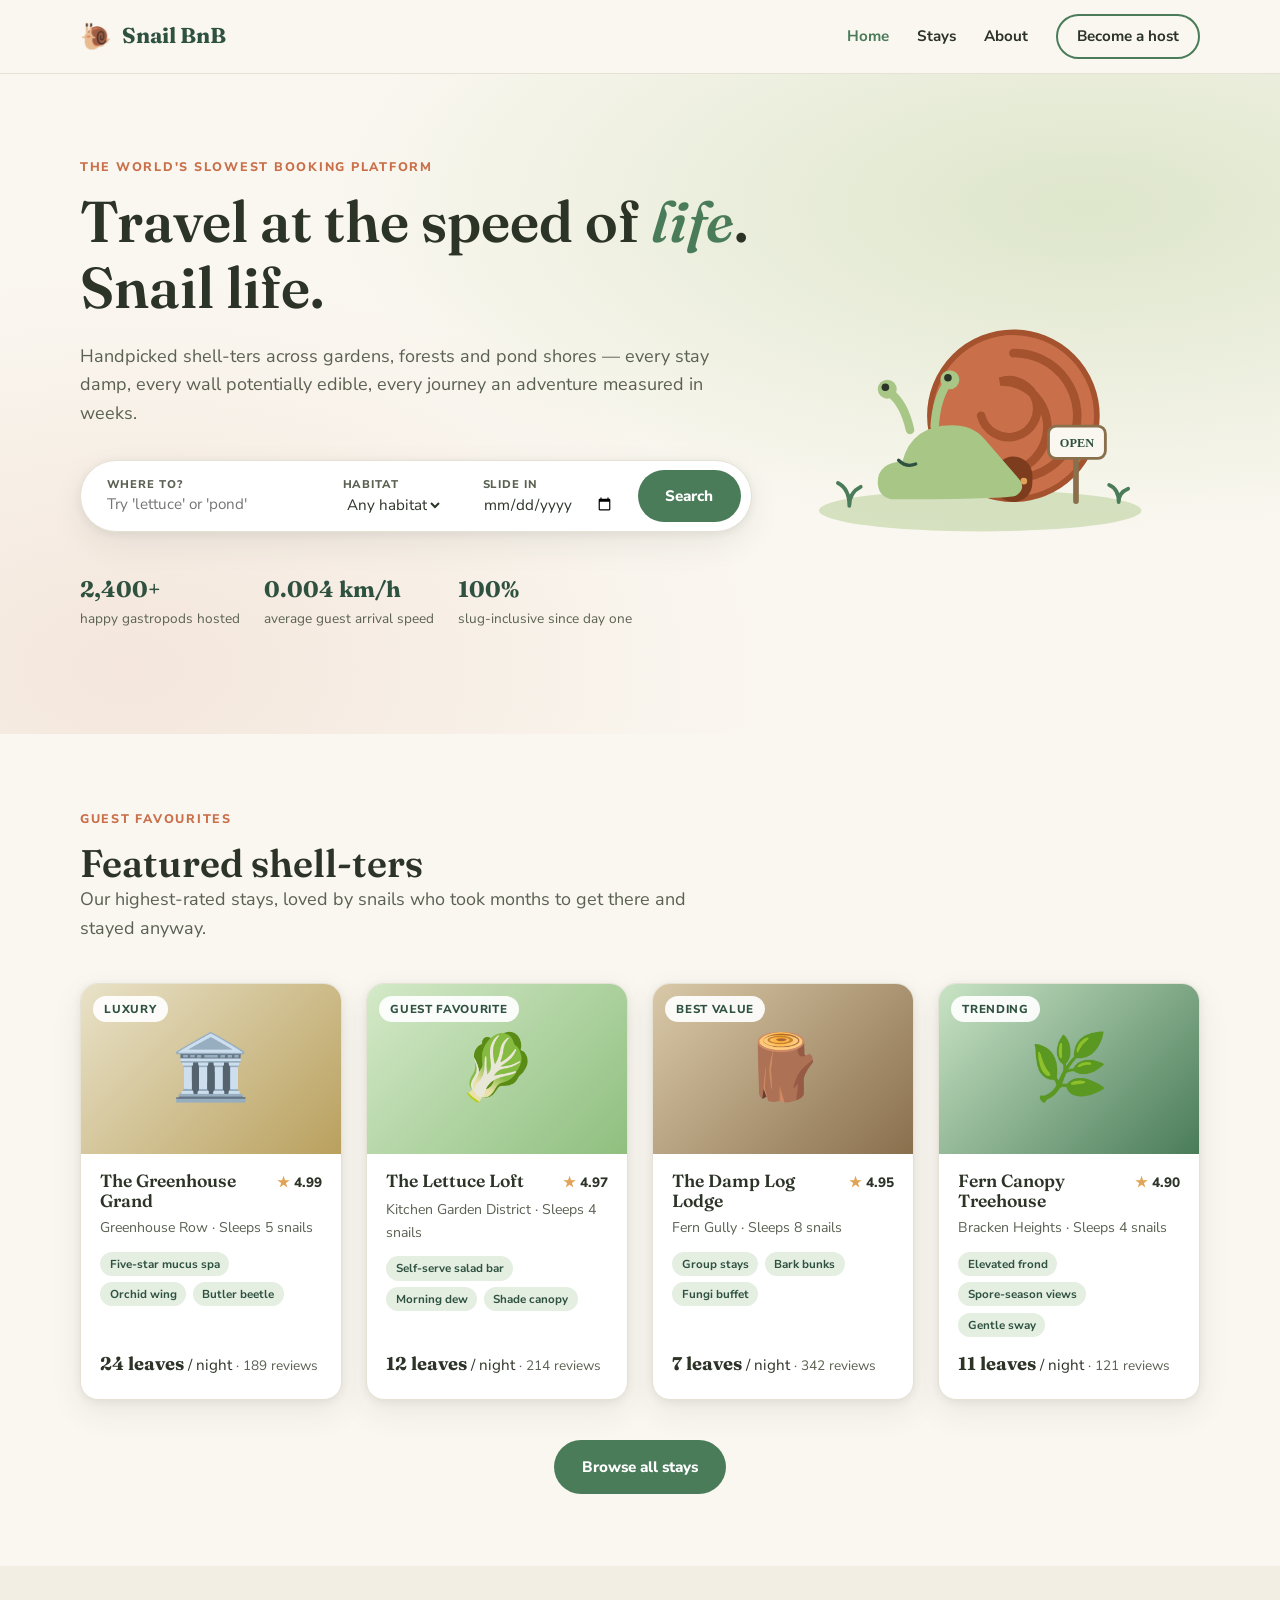
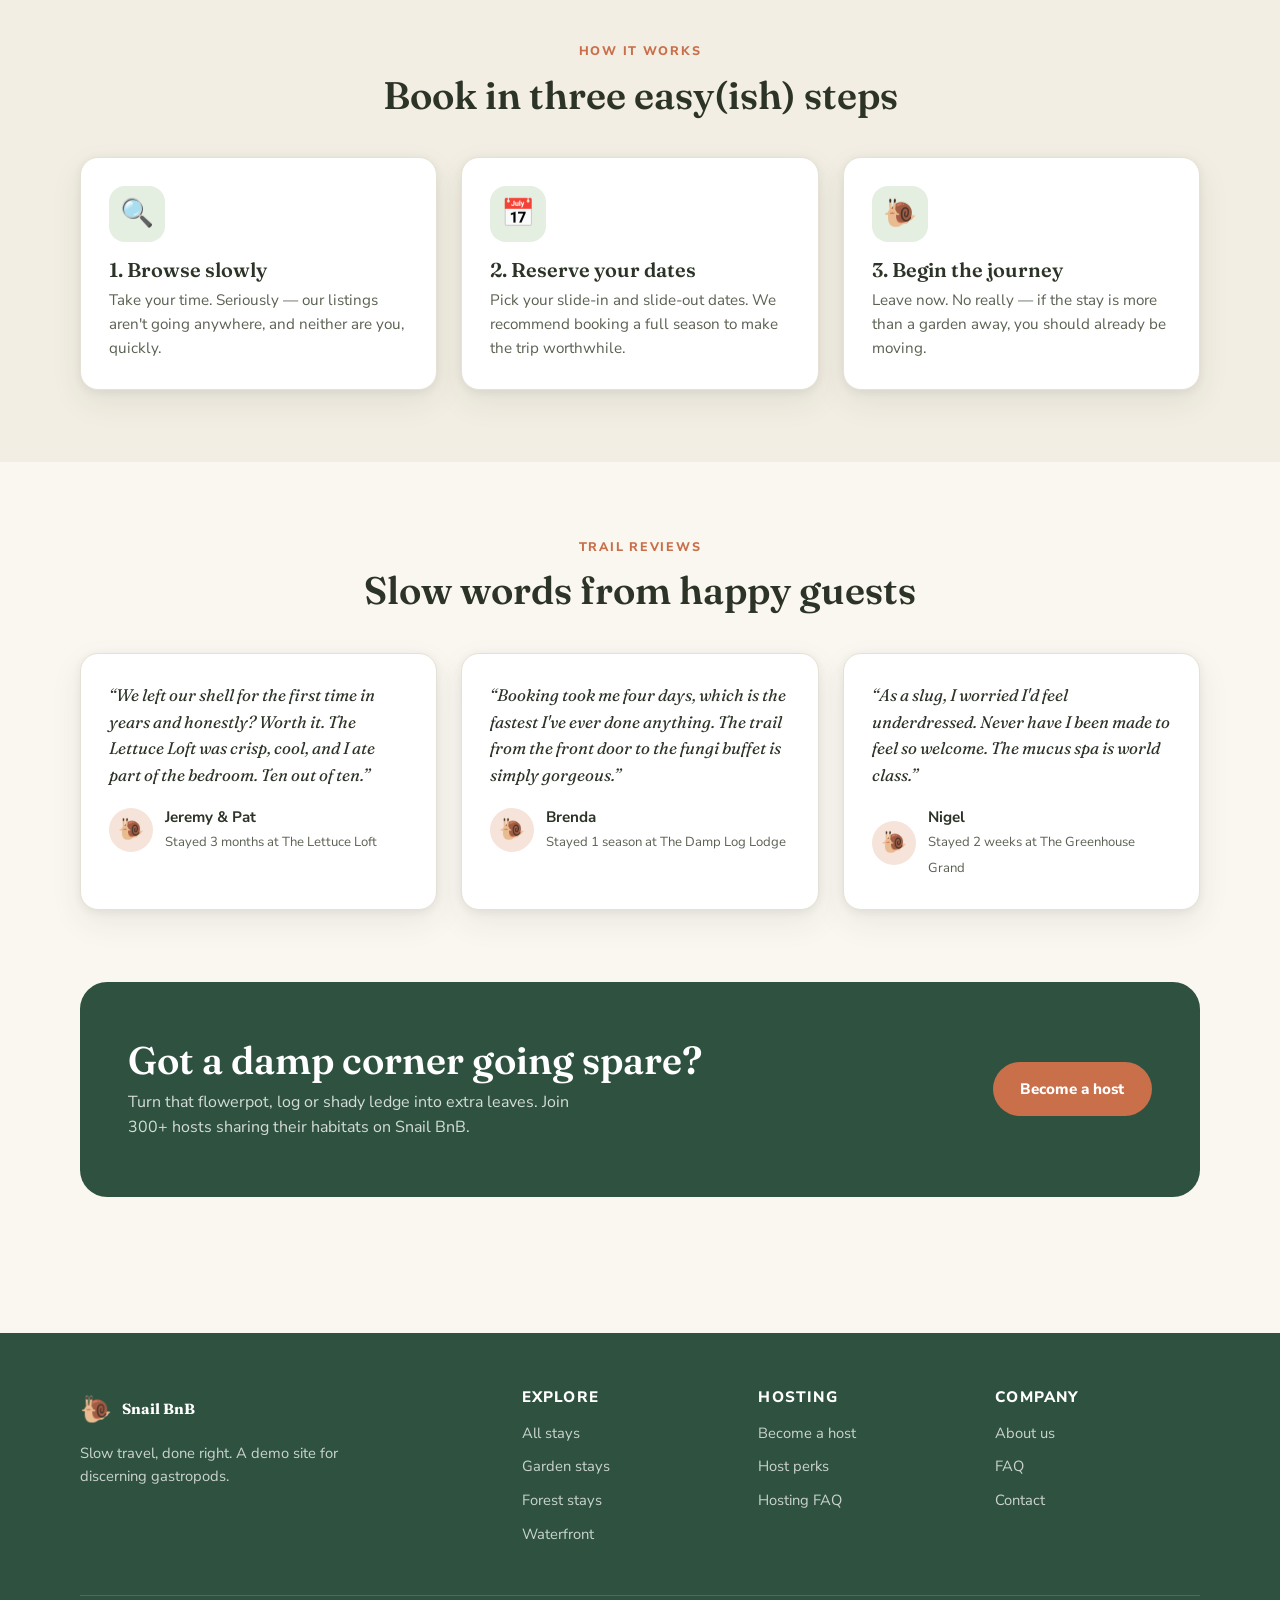
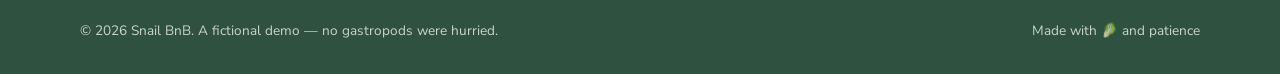
==== index.html @ 721ca594 "Build Snail BnB demo site: landing, listings, detail with booking, host, and about pages Static mult" ====
<!DOCTYPE html>
<html lang="en">
<head>
  <meta charset="UTF-8">
  <meta name="viewport" content="width=device-width, initial-scale=1.0">
  <title>Snail BnB · Slow travel, done right</title>
  <meta name="description" content="Snail BnB — the world's slowest booking platform. Handpicked garden, forest and waterfront stays for discerning gastropods.">
  <link rel="icon" href="data:image/svg+xml,<svg xmlns='http://www.w3.org/2000/svg' viewBox='0 0 100 100'><text y='.9em' font-size='90'>🐌</text></svg>">
  <link rel="preconnect" href="https://fonts.googleapis.com">
  <link rel="preconnect" href="https://fonts.gstatic.com" crossorigin>
  <link href="https://fonts.googleapis.com/css2?family=Fraunces:ital,wght@0,400;0,600;0,700;1,600&family=Nunito+Sans:wght@400;600;700;800&display=swap" rel="stylesheet">
  <link rel="stylesheet" href="css/style.css">
</head>
<body>

  <header class="site-header">
    <div class="container">
      <nav class="nav" aria-label="Main navigation">
        <a class="brand" href="index.html"><span class="brand-mark" aria-hidden="true">🐌</span> Snail BnB</a>
        <button class="nav-toggle" aria-label="Toggle menu" aria-expanded="false">☰</button>
        <ul class="nav-links">
          <li><a href="index.html" class="active">Home</a></li>
          <li><a href="listings.html">Stays</a></li>
          <li><a href="about.html">About</a></li>
          <li><a href="host.html" class="btn btn-ghost" style="padding:0.5rem 1.2rem">Become a host</a></li>
        </ul>
      </nav>
    </div>
  </header>

  <main>
    <!-- Hero -->
    <section class="hero">
      <div class="container hero-inner">
        <div>
          <span class="eyebrow">The world's slowest booking platform</span>
          <h1>Travel at the speed of <span class="highlight">life</span>. Snail life.</h1>
          <p class="lede">Handpicked shell-ters across gardens, forests and pond shores — every stay damp, every wall potentially edible, every journey an adventure measured in weeks.</p>

          <form class="search-bar" id="hero-search" role="search">
            <div class="search-field">
              <label for="hero-q">Where to?</label>
              <input type="text" id="hero-q" placeholder="Try 'lettuce' or 'pond'">
            </div>
            <div class="search-field">
              <label for="hero-cat">Habitat</label>
              <select id="hero-cat">
                <option value="all">Any habitat</option>
                <option value="garden">Garden</option>
                <option value="forest">Forest</option>
                <option value="urban">Urban patio</option>
                <option value="waterfront">Waterfront</option>
              </select>
            </div>
            <div class="search-field">
              <label for="hero-date">Slide in</label>
              <input type="date" id="hero-date">
            </div>
            <button type="submit" class="btn btn-primary">Search</button>
          </form>

          <div class="hero-badges">
            <div class="hero-badge"><strong>2,400+</strong><span>happy gastropods hosted</span></div>
            <div class="hero-badge"><strong>0.004 km/h</strong><span>average guest arrival speed</span></div>
            <div class="hero-badge"><strong>100%</strong><span>slug-inclusive since day one</span></div>
          </div>
        </div>

        <div class="hero-art" aria-hidden="true">
          <svg width="380" height="320" viewBox="0 0 380 320" fill="none" xmlns="http://www.w3.org/2000/svg" role="img">
            <!-- ground -->
            <ellipse cx="190" cy="285" rx="170" ry="22" fill="#a8c686" opacity="0.45"/>
            <!-- shell house -->
            <circle cx="225" cy="185" r="88" fill="#c96f4a"/>
            <circle cx="225" cy="185" r="88" fill="none" stroke="#a5522f" stroke-width="6"/>
            <path d="M225 185 m0 -66 a66 66 0 1 1 -46 112 a48 48 0 1 0 32 -82 a30 30 0 1 1 -20 36" stroke="#a5522f" stroke-width="9" stroke-linecap="round" fill="none"/>
            <!-- door on shell -->
            <rect x="205" y="228" width="40" height="48" rx="20" fill="#7d3c1e"/>
            <circle cx="236" cy="254" r="3.5" fill="#e0a458"/>
            <!-- body -->
            <path d="M96 273 q-14 -3 -14 -18 q0 -20 26 -22 q10 -38 52 -38 q22 0 34 14 l38 44 q6 10 -4 16 q-8 4 -132 4 z" fill="#a8c686"/>
            <!-- eye stalks -->
            <path d="M116 200 q-6 -28 -22 -40" stroke="#a8c686" stroke-width="9" stroke-linecap="round" fill="none"/>
            <path d="M142 196 q2 -30 14 -46" stroke="#a8c686" stroke-width="9" stroke-linecap="round" fill="none"/>
            <circle cx="92" cy="157" r="10" fill="#a8c686"/>
            <circle cx="158" cy="147" r="10" fill="#a8c686"/>
            <circle cx="90" cy="155" r="4" fill="#2c3327"/>
            <circle cx="156" cy="145" r="4" fill="#2c3327"/>
            <!-- smile -->
            <path d="M104 232 q8 8 18 4" stroke="#2f5240" stroke-width="3.5" stroke-linecap="round" fill="none"/>
            <!-- welcome sign -->
            <rect x="288" y="216" width="6" height="62" rx="3" fill="#8a6f4d"/>
            <rect x="262" y="196" width="60" height="34" rx="8" fill="#faf7f0" stroke="#8a6f4d" stroke-width="3"/>
            <text x="292" y="218" text-anchor="middle" font-family="Georgia, serif" font-size="13" font-weight="bold" fill="#2f5240">OPEN</text>
            <!-- sprouts -->
            <path d="M52 280 q0 -18 -12 -24 M52 280 q0 -14 12 -20" stroke="#4a7c59" stroke-width="4" stroke-linecap="round" fill="none"/>
            <path d="M336 276 q0 -14 -10 -18 M336 276 q0 -10 10 -14" stroke="#4a7c59" stroke-width="4" stroke-linecap="round" fill="none"/>
          </svg>
        </div>
      </div>
    </section>

    <!-- Featured stays -->
    <section class="section">
      <div class="container">
        <div class="section-head">
          <span class="eyebrow">Guest favourites</span>
          <h2>Featured shell-ters</h2>
          <p class="lede">Our highest-rated stays, loved by snails who took months to get there and stayed anyway.</p>
        </div>
        <div class="card-grid" id="featured-grid"></div>
        <div style="text-align:center; margin-top:2.5rem">
          <a href="listings.html" class="btn btn-primary">Browse all stays</a>
        </div>
      </div>
    </section>

    <!-- How it works -->
    <section class="section section-alt">
      <div class="container">
        <div class="section-head center">
          <span class="eyebrow">How it works</span>
          <h2>Book in three easy(ish) steps</h2>
        </div>
        <div class="steps">
          <div class="step">
            <div class="step-icon" aria-hidden="true">🔍</div>
            <h3>1. Browse slowly</h3>
            <p>Take your time. Seriously — our listings aren't going anywhere, and neither are you, quickly.</p>
          </div>
          <div class="step">
            <div class="step-icon" aria-hidden="true">📅</div>
            <h3>2. Reserve your dates</h3>
            <p>Pick your slide-in and slide-out dates. We recommend booking a full season to make the trip worthwhile.</p>
          </div>
          <div class="step">
            <div class="step-icon" aria-hidden="true">🐌</div>
            <h3>3. Begin the journey</h3>
            <p>Leave now. No really — if the stay is more than a garden away, you should already be moving.</p>
          </div>
        </div>
      </div>
    </section>

    <!-- Testimonials -->
    <section class="section">
      <div class="container">
        <div class="section-head center">
          <span class="eyebrow">Trail reviews</span>
          <h2>Slow words from happy guests</h2>
        </div>
        <div class="testimonials" id="testimonial-grid"></div>
      </div>
    </section>

    <!-- CTA -->
    <section class="section" style="padding-top:0">
      <div class="container">
        <div class="cta-band">
          <div>
            <h2>Got a damp corner going spare?</h2>
            <p>Turn that flowerpot, log or shady ledge into extra leaves. Join 300+ hosts sharing their habitats on Snail BnB.</p>
          </div>
          <a href="host.html" class="btn btn-accent">Become a host</a>
        </div>
      </div>
    </section>
  </main>

  <footer class="site-footer">
    <div class="container">
      <div class="footer-grid">
        <div>
          <a class="brand" href="index.html"><span class="brand-mark" aria-hidden="true">🐌</span> Snail BnB</a>
          <p class="footer-tagline">Slow travel, done right. A demo site for discerning gastropods.</p>
        </div>
        <div>
          <h4>Explore</h4>
          <ul>
            <li><a href="listings.html">All stays</a></li>
            <li><a href="listings.html?category=garden">Garden stays</a></li>
            <li><a href="listings.html?category=forest">Forest stays</a></li>
            <li><a href="listings.html?category=waterfront">Waterfront</a></li>
          </ul>
        </div>
        <div>
          <h4>Hosting</h4>
          <ul>
            <li><a href="host.html">Become a host</a></li>
            <li><a href="host.html#perks">Host perks</a></li>
            <li><a href="about.html#faq">Hosting FAQ</a></li>
          </ul>
        </div>
        <div>
          <h4>Company</h4>
          <ul>
            <li><a href="about.html">About us</a></li>
            <li><a href="about.html#faq">FAQ</a></li>
            <li><a href="about.html#contact">Contact</a></li>
          </ul>
        </div>
      </div>
      <div class="footer-bottom">
        <span>© <span id="year"></span> Snail BnB. A fictional demo — no gastropods were hurried.</span>
        <span>Made with 🥬 and patience</span>
      </div>
    </div>
  </footer>

  <script src="js/data.js"></script>
  <script src="js/main.js"></script>
</body>
</html>
---- css/style.css ----
/* ============================================
   Snail BnB — Design System
   ============================================ */

:root {
  --ink: #2c3327;
  --ink-soft: #5a6152;
  --cream: #faf7f0;
  --card: #ffffff;
  --green: #4a7c59;
  --green-deep: #2f5240;
  --green-soft: #e4eee1;
  --leaf: #a8c686;
  --terracotta: #c96f4a;
  --terracotta-soft: #f6e3d9;
  --gold: #e0a458;
  --line: #e6e1d5;
  --radius: 18px;
  --shadow: 0 2px 8px rgba(44, 51, 39, 0.07), 0 12px 32px rgba(44, 51, 39, 0.08);
  --shadow-lift: 0 6px 16px rgba(44, 51, 39, 0.12), 0 20px 48px rgba(44, 51, 39, 0.14);
  --font-display: "Fraunces", Georgia, serif;
  --font-body: "Nunito Sans", -apple-system, BlinkMacSystemFont, "Segoe UI", sans-serif;
}

* { margin: 0; padding: 0; box-sizing: border-box; }

html { scroll-behavior: smooth; }

body {
  font-family: var(--font-body);
  background: var(--cream);
  color: var(--ink);
  line-height: 1.6;
  font-size: 16px;
}

img, svg { max-width: 100%; display: block; }

a { color: var(--green); text-decoration: none; }
a:hover { color: var(--green-deep); }

.container {
  width: min(1120px, 92%);
  margin: 0 auto;
}

/* ---------- Typography ---------- */

h1, h2, h3, h4 {
  font-family: var(--font-display);
  font-weight: 600;
  line-height: 1.15;
  color: var(--ink);
}

h1 { font-size: clamp(2.2rem, 5vw, 3.6rem); }
h2 { font-size: clamp(1.6rem, 3.5vw, 2.4rem); }
h3 { font-size: 1.25rem; }

.eyebrow {
  display: inline-block;
  font-size: 0.78rem;
  font-weight: 800;
  letter-spacing: 0.14em;
  text-transform: uppercase;
  color: var(--terracotta);
  margin-bottom: 0.75rem;
}

.lede {
  font-size: 1.125rem;
  color: var(--ink-soft);
  max-width: 58ch;
}

/* ---------- Buttons ---------- */

.btn {
  display: inline-flex;
  align-items: center;
  justify-content: center;
  gap: 0.5rem;
  font-family: var(--font-body);
  font-weight: 800;
  font-size: 0.95rem;
  padding: 0.8rem 1.6rem;
  border-radius: 999px;
  border: 2px solid transparent;
  cursor: pointer;
  transition: transform 0.15s ease, box-shadow 0.15s ease, background 0.15s ease;
  white-space: nowrap;
}

.btn-primary { background: var(--green); color: #fff; }
.btn-primary:hover { background: var(--green-deep); color: #fff; transform: translateY(-1px); box-shadow: var(--shadow); }

.btn-accent { background: var(--terracotta); color: #fff; }
.btn-accent:hover { background: #b05c39; color: #fff; transform: translateY(-1px); box-shadow: var(--shadow); }

.btn-ghost { background: transparent; color: var(--green-deep); border-color: var(--green); }
.btn-ghost:hover { background: var(--green-soft); }

.btn-block { width: 100%; }

/* ---------- Header ---------- */

.site-header {
  position: sticky;
  top: 0;
  z-index: 50;
  background: rgba(250, 247, 240, 0.92);
  backdrop-filter: blur(10px);
  border-bottom: 1px solid var(--line);
}

.nav {
  display: flex;
  align-items: center;
  justify-content: space-between;
  padding: 0.9rem 0;
  gap: 1rem;
}

.brand {
  display: flex;
  align-items: center;
  gap: 0.6rem;
  font-family: var(--font-display);
  font-size: 1.35rem;
  font-weight: 700;
  color: var(--green-deep);
}

.brand .brand-mark { font-size: 1.6rem; }

.nav-links {
  display: flex;
  align-items: center;
  gap: 1.75rem;
  list-style: none;
}

.nav-links a {
  color: var(--ink);
  font-weight: 700;
  font-size: 0.95rem;
}

.nav-links a:hover, .nav-links a.active { color: var(--green); }

.nav-toggle {
  display: none;
  background: none;
  border: none;
  font-size: 1.6rem;
  cursor: pointer;
  color: var(--ink);
}

/* ---------- Hero ---------- */

.hero {
  position: relative;
  padding: 5rem 0 6.5rem;
  background:
    radial-gradient(ellipse 60% 50% at 85% 20%, rgba(168, 198, 134, 0.35), transparent),
    radial-gradient(ellipse 50% 60% at 10% 90%, rgba(201, 111, 74, 0.12), transparent),
    var(--cream);
  overflow: hidden;
}

.hero-inner {
  display: grid;
  grid-template-columns: 1.1fr 0.9fr;
  gap: 3rem;
  align-items: center;
}

.hero h1 .highlight {
  color: var(--green);
  font-style: italic;
}

.hero .lede { margin: 1.25rem 0 2rem; }

.hero-art {
  display: flex;
  justify-content: center;
}

.hero-badges {
  display: flex;
  gap: 1.5rem;
  margin-top: 2.5rem;
  flex-wrap: wrap;
}

.hero-badge { display: flex; flex-direction: column; }
.hero-badge strong { font-size: 1.4rem; font-family: var(--font-display); color: var(--green-deep); }
.hero-badge span { font-size: 0.85rem; color: var(--ink-soft); }

/* ---------- Search bar ---------- */

.search-bar {
  display: grid;
  grid-template-columns: 1.4fr 1fr 1fr auto;
  gap: 0.5rem;
  background: var(--card);
  padding: 0.6rem;
  border-radius: 999px;
  box-shadow: var(--shadow);
  border: 1px solid var(--line);
  max-width: 720px;
}

.search-field {
  display: flex;
  flex-direction: column;
  padding: 0.35rem 1rem;
  border-radius: 999px;
}

.search-field label {
  font-size: 0.7rem;
  font-weight: 800;
  text-transform: uppercase;
  letter-spacing: 0.08em;
  color: var(--ink-soft);
}

.search-field input, .search-field select {
  border: none;
  background: transparent;
  font-family: var(--font-body);
  font-size: 0.95rem;
  color: var(--ink);
  outline: none;
}

/* ---------- Sections ---------- */

.section { padding: 4.5rem 0; }
.section-alt { background: #f2eee3; }
.section-head { margin-bottom: 2.5rem; }
.section-head.center { text-align: center; }
.section-head.center .lede { margin: 0.75rem auto 0; }

/* ---------- Listing cards ---------- */

.card-grid {
  display: grid;
  grid-template-columns: repeat(auto-fill, minmax(255px, 1fr));
  gap: 1.5rem;
}

.listing-card {
  background: var(--card);
  border-radius: var(--radius);
  overflow: hidden;
  border: 1px solid var(--line);
  box-shadow: var(--shadow);
  transition: transform 0.2s ease, box-shadow 0.2s ease;
  display: flex;
  flex-direction: column;
  color: inherit;
}

.listing-card:hover {
  transform: translateY(-4px);
  box-shadow: var(--shadow-lift);
  color: inherit;
}

.card-media {
  height: 170px;
  display: flex;
  align-items: center;
  justify-content: center;
  font-size: 4rem;
  position: relative;
}

.card-media .badge {
  position: absolute;
  top: 0.75rem;
  left: 0.75rem;
  background: rgba(255, 255, 255, 0.92);
  color: var(--green-deep);
  font-size: 0.72rem;
  font-weight: 800;
  padding: 0.25rem 0.7rem;
  border-radius: 999px;
  text-transform: uppercase;
  letter-spacing: 0.06em;
}

.card-body { padding: 1.1rem 1.2rem 1.3rem; display: flex; flex-direction: column; gap: 0.35rem; flex: 1; }

.card-top { display: flex; justify-content: space-between; align-items: baseline; gap: 0.5rem; }
.card-top h3 { font-size: 1.1rem; }

.rating { font-size: 0.85rem; font-weight: 800; color: var(--ink); white-space: nowrap; }
.rating .star { color: var(--gold); }

.card-loc { font-size: 0.88rem; color: var(--ink-soft); }

.card-tags { display: flex; flex-wrap: wrap; gap: 0.4rem; margin: 0.4rem 0; }

.tag {
  font-size: 0.72rem;
  font-weight: 700;
  background: var(--green-soft);
  color: var(--green-deep);
  padding: 0.18rem 0.6rem;
  border-radius: 999px;
}

.card-price { margin-top: auto; font-size: 0.95rem; }
.card-price strong { font-size: 1.15rem; font-family: var(--font-display); }
.card-price span { color: var(--ink-soft); font-size: 0.85rem; }

/* ---------- How it works ---------- */

.steps {
  display: grid;
  grid-template-columns: repeat(auto-fit, minmax(230px, 1fr));
  gap: 1.5rem;
}

.step {
  background: var(--card);
  border: 1px solid var(--line);
  border-radius: var(--radius);
  padding: 1.75rem;
  box-shadow: var(--shadow);
}

.step-icon {
  width: 56px;
  height: 56px;
  border-radius: 16px;
  background: var(--green-soft);
  display: flex;
  align-items: center;
  justify-content: center;
  font-size: 1.7rem;
  margin-bottom: 1rem;
}

.step h3 { margin-bottom: 0.4rem; }
.step p { color: var(--ink-soft); font-size: 0.95rem; }

/* ---------- Testimonials ---------- */

.testimonials {
  display: grid;
  grid-template-columns: repeat(auto-fit, minmax(280px, 1fr));
  gap: 1.5rem;
}

.testimonial {
  background: var(--card);
  border: 1px solid var(--line);
  border-radius: var(--radius);
  padding: 1.75rem;
  box-shadow: var(--shadow);
  display: flex;
  flex-direction: column;
  gap: 1rem;
}

.testimonial blockquote {
  font-family: var(--font-display);
  font-size: 1.05rem;
  font-style: italic;
  color: var(--ink);
}

.testimonial-author { display: flex; align-items: center; gap: 0.75rem; }

.avatar {
  width: 44px;
  height: 44px;
  border-radius: 50%;
  display: flex;
  align-items: center;
  justify-content: center;
  font-size: 1.3rem;
  background: var(--terracotta-soft);
  flex-shrink: 0;
}

.testimonial-author strong { display: block; font-size: 0.95rem; }
.testimonial-author span { font-size: 0.82rem; color: var(--ink-soft); }

/* ---------- CTA band ---------- */

.cta-band {
  background: var(--green-deep);
  color: #fff;
  border-radius: calc(var(--radius) * 1.5);
  padding: 3.5rem 3rem;
  display: flex;
  align-items: center;
  justify-content: space-between;
  gap: 2rem;
  flex-wrap: wrap;
}

.cta-band h2 { color: #fff; }
.cta-band p { color: rgba(255, 255, 255, 0.8); max-width: 48ch; margin-top: 0.5rem; }

/* ---------- Listings page ---------- */

.page-head {
  padding: 3.5rem 0 2rem;
}

.filter-bar {
  display: flex;
  gap: 0.6rem;
  flex-wrap: wrap;
  margin: 1.5rem 0 0.5rem;
}

.filter-chip {
  font-family: var(--font-body);
  font-size: 0.88rem;
  font-weight: 700;
  padding: 0.45rem 1.1rem;
  border-radius: 999px;
  border: 1.5px solid var(--line);
  background: var(--card);
  color: var(--ink-soft);
  cursor: pointer;
  transition: all 0.15s ease;
}

.filter-chip:hover { border-color: var(--green); color: var(--green-deep); }
.filter-chip.active { background: var(--green); border-color: var(--green); color: #fff; }

.results-count { color: var(--ink-soft); font-size: 0.92rem; margin-bottom: 1.5rem; }

.empty-state {
  text-align: center;
  padding: 4rem 1rem;
  color: var(--ink-soft);
}
.empty-state .big { font-size: 3rem; margin-bottom: 0.5rem; }

/* ---------- Listing detail ---------- */

.detail-hero {
  border-radius: calc(var(--radius) * 1.5);
  height: 320px;
  display: flex;
  align-items: center;
  justify-content: center;
  font-size: 7rem;
  margin: 2rem 0;
  box-shadow: var(--shadow);
}

.detail-grid {
  display: grid;
  grid-template-columns: 1.6fr 1fr;
  gap: 2.5rem;
  align-items: start;
  padding-bottom: 4rem;
}

.detail-main > * + * { margin-top: 1.75rem; }

.detail-meta { display: flex; gap: 1.25rem; flex-wrap: wrap; color: var(--ink-soft); font-size: 0.95rem; }

.amenities {
  display: grid;
  grid-template-columns: repeat(auto-fill, minmax(200px, 1fr));
  gap: 0.75rem;
  list-style: none;
}

.amenities li {
  display: flex;
  align-items: center;
  gap: 0.6rem;
  background: var(--card);
  border: 1px solid var(--line);
  padding: 0.7rem 1rem;
  border-radius: 12px;
  font-size: 0.92rem;
  font-weight: 600;
}

.host-card {
  display: flex;
  gap: 1rem;
  align-items: center;
  background: var(--card);
  border: 1px solid var(--line);
  border-radius: var(--radius);
  padding: 1.25rem 1.5rem;
}

.host-card .avatar { width: 56px; height: 56px; font-size: 1.6rem; }

/* ---------- Booking widget ---------- */

.booking-widget {
  position: sticky;
  top: 90px;
  background: var(--card);
  border: 1px solid var(--line);
  border-radius: var(--radius);
  box-shadow: var(--shadow-lift);
  padding: 1.5rem;
}

.booking-widget .price-line { font-size: 1rem; margin-bottom: 1rem; }
.booking-widget .price-line strong { font-size: 1.5rem; font-family: var(--font-display); }

.form-row { display: grid; grid-template-columns: 1fr 1fr; gap: 0.6rem; }

.field { display: flex; flex-direction: column; gap: 0.3rem; margin-bottom: 0.75rem; }

.field label { font-size: 0.78rem; font-weight: 800; text-transform: uppercase; letter-spacing: 0.06em; color: var(--ink-soft); }

.field input, .field select, .field textarea {
  font-family: var(--font-body);
  font-size: 0.95rem;
  padding: 0.65rem 0.85rem;
  border: 1.5px solid var(--line);
  border-radius: 10px;
  background: var(--cream);
  color: var(--ink);
  outline: none;
  transition: border-color 0.15s ease;
}

.field input:focus, .field select:focus, .field textarea:focus { border-color: var(--green); }

.price-breakdown { margin: 1rem 0; font-size: 0.92rem; color: var(--ink-soft); }
.price-breakdown .row { display: flex; justify-content: space-between; padding: 0.3rem 0; }
.price-breakdown .total { border-top: 1px solid var(--line); margin-top: 0.5rem; padding-top: 0.6rem; font-weight: 800; color: var(--ink); }

.form-note { font-size: 0.8rem; color: var(--ink-soft); text-align: center; margin-top: 0.75rem; }

.form-success {
  background: var(--green-soft);
  border: 1.5px solid var(--leaf);
  color: var(--green-deep);
  border-radius: 12px;
  padding: 1rem 1.25rem;
  font-weight: 700;
  font-size: 0.95rem;
}

/* ---------- Host page / About ---------- */

.split {
  display: grid;
  grid-template-columns: 1fr 1fr;
  gap: 3rem;
  align-items: center;
}

.perks { list-style: none; display: flex; flex-direction: column; gap: 1rem; margin-top: 1.5rem; }

.perks li { display: flex; gap: 0.9rem; align-items: flex-start; }

.perk-icon {
  width: 42px;
  height: 42px;
  border-radius: 12px;
  background: var(--terracotta-soft);
  display: flex;
  align-items: center;
  justify-content: center;
  font-size: 1.25rem;
  flex-shrink: 0;
}

.perks strong { display: block; }
.perks p { color: var(--ink-soft); font-size: 0.92rem; }

.stat-band {
  display: grid;
  grid-template-columns: repeat(auto-fit, minmax(160px, 1fr));
  gap: 1.5rem;
  text-align: center;
}

.stat-band .stat strong {
  display: block;
  font-family: var(--font-display);
  font-size: 2.4rem;
  color: var(--green-deep);
}

.stat-band .stat span { color: var(--ink-soft); font-size: 0.92rem; }

.form-card {
  background: var(--card);
  border: 1px solid var(--line);
  border-radius: var(--radius);
  box-shadow: var(--shadow);
  padding: 2rem;
  max-width: 560px;
}

/* ---------- FAQ ---------- */

.faq-list { max-width: 720px; margin: 0 auto; }

.faq-list details {
  background: var(--card);
  border: 1px solid var(--line);
  border-radius: 14px;
  padding: 1.1rem 1.4rem;
  margin-bottom: 0.75rem;
}

.faq-list summary {
  font-weight: 800;
  cursor: pointer;
  list-style: none;
  display: flex;
  justify-content: space-between;
  align-items: center;
}

.faq-list summary::after { content: "+"; font-size: 1.3rem; color: var(--green); }
.faq-list details[open] summary::after { content: "–"; }
.faq-list details p { margin-top: 0.6rem; color: var(--ink-soft); font-size: 0.95rem; }

/* ---------- Footer ---------- */

.site-footer {
  background: var(--green-deep);
  color: rgba(255, 255, 255, 0.75);
  padding: 3.5rem 0 2rem;
  margin-top: 4rem;
}

.footer-grid {
  display: grid;
  grid-template-columns: 2fr 1fr 1fr 1fr;
  gap: 2rem;
  margin-bottom: 2.5rem;
}

.site-footer .brand { color: #fff; margin-bottom: 0.75rem; }
.site-footer h4 { color: #fff; font-size: 0.95rem; margin-bottom: 0.9rem; font-family: var(--font-body); font-weight: 800; text-transform: uppercase; letter-spacing: 0.08em; }
.site-footer ul { list-style: none; }
.site-footer li { margin-bottom: 0.5rem; }
.site-footer a { color: rgba(255, 255, 255, 0.75); font-size: 0.92rem; }
.site-footer a:hover { color: #fff; }
.footer-tagline { font-size: 0.92rem; max-width: 32ch; }

.footer-bottom {
  border-top: 1px solid rgba(255, 255, 255, 0.15);
  padding-top: 1.5rem;
  display: flex;
  justify-content: space-between;
  flex-wrap: wrap;
  gap: 0.75rem;
  font-size: 0.85rem;
}

/* ---------- Responsive ---------- */

@media (max-width: 900px) {
  .hero-inner { grid-template-columns: 1fr; }
  .hero-art { order: -1; }
  .hero-art svg { max-width: 260px; }
  .detail-grid { grid-template-columns: 1fr; }
  .booking-widget { position: static; }
  .split { grid-template-columns: 1fr; }
  .footer-grid { grid-template-columns: 1fr 1fr; }
}

@media (max-width: 680px) {
  .nav-toggle { display: block; }
  .nav-links {
    display: none;
    position: absolute;
    top: 100%;
    left: 0;
    right: 0;
    background: var(--cream);
    border-bottom: 1px solid var(--line);
    flex-direction: column;
    padding: 1.25rem 4%;
    align-items: flex-start;
    gap: 1.1rem;
    box-shadow: var(--shadow);
  }
  .nav-links.open { display: flex; }
  .search-bar { grid-template-columns: 1fr; border-radius: var(--radius); }
  .search-bar .btn { width: 100%; }
  .cta-band { padding: 2.5rem 1.75rem; }
}
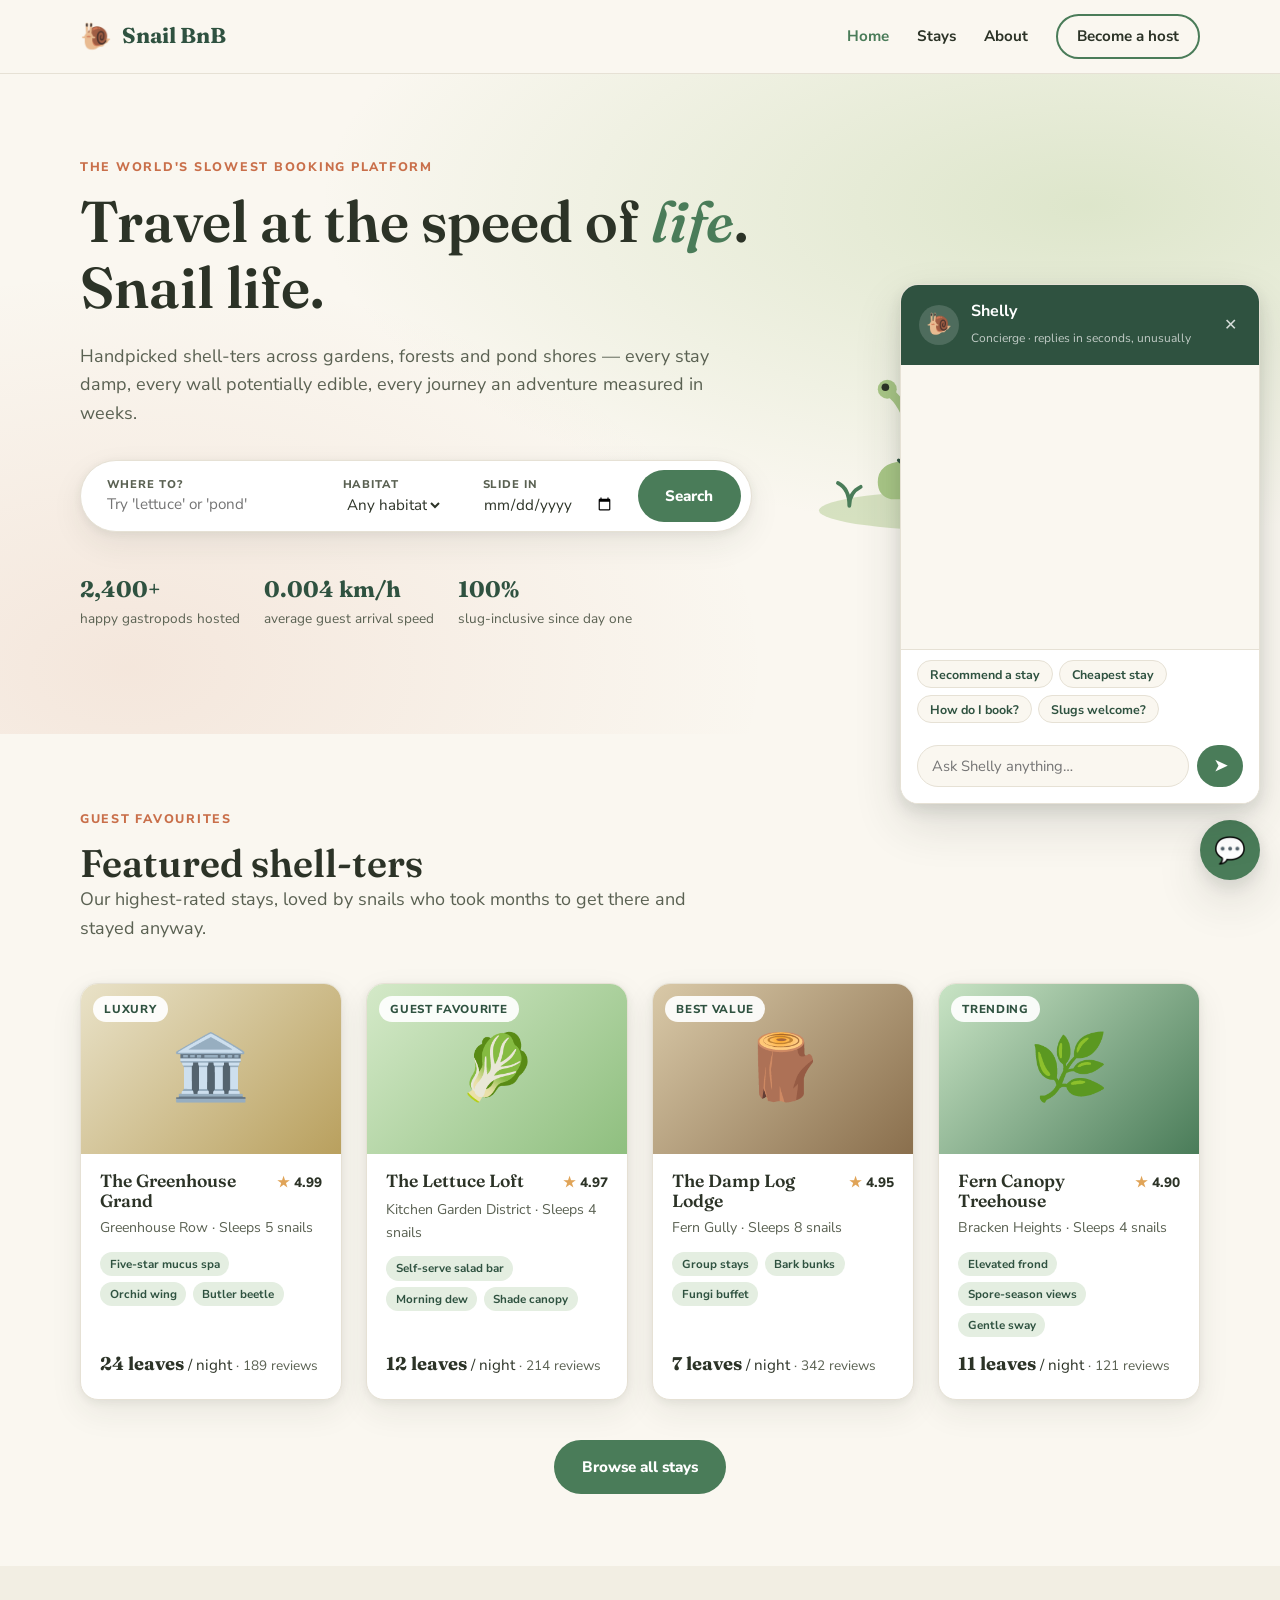
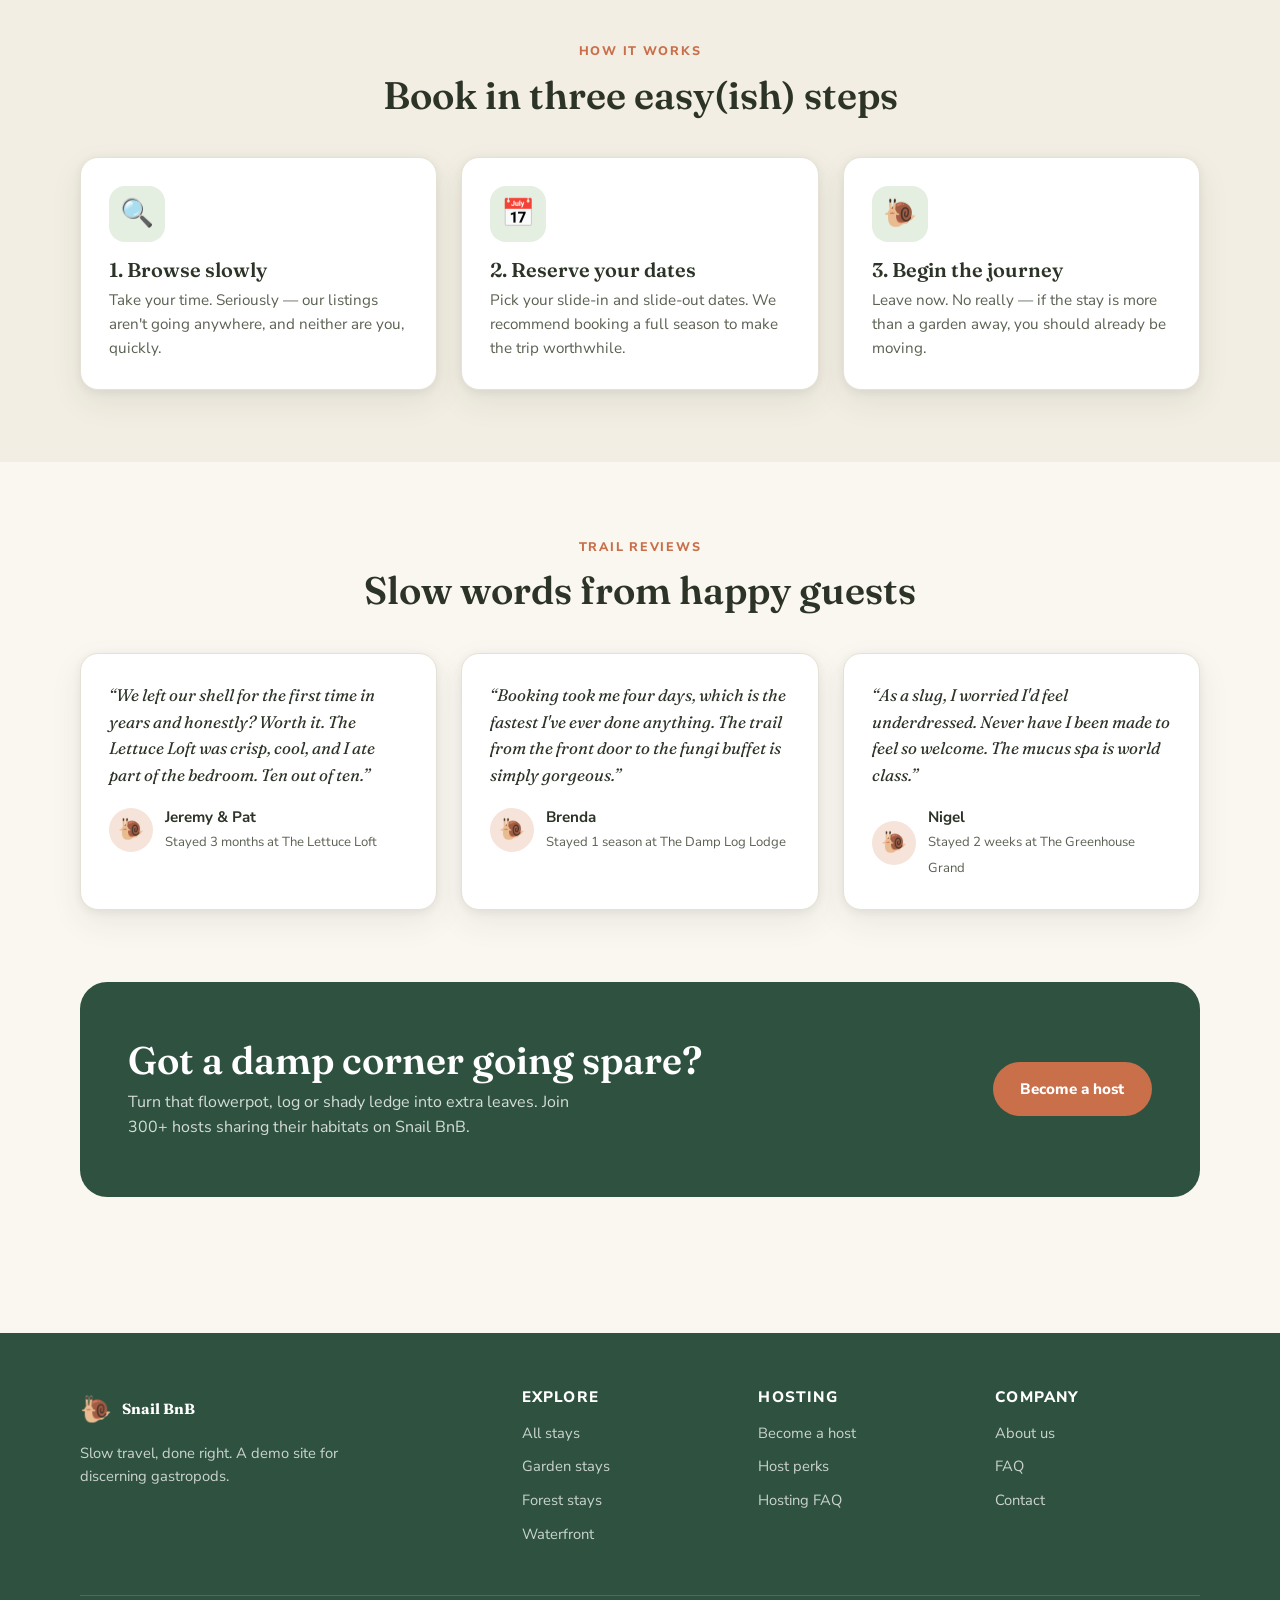
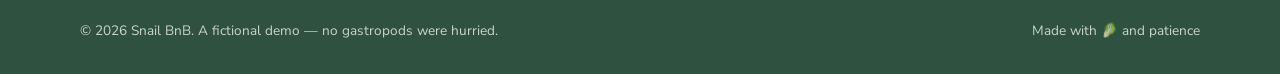
==== commit e68eab6a: "Add Shelly, a client-side concierge chatbot, to all pages Floating chat widget with keyword-matching" ====
--- a/index.html
+++ b/index.html
@@ -209,5 +209,6 @@
 
   <script src="js/data.js"></script>
   <script src="js/main.js"></script>
+  <script src="js/chatbot.js"></script>
 </body>
 </html>
--- a/css/style.css
+++ b/css/style.css
@@ -666,6 +666,175 @@
   gap: 0.75rem;
   font-size: 0.85rem;
 }
+
+/* ---------- Chatbot ---------- */
+
+.chatbot { position: fixed; bottom: 1.25rem; right: 1.25rem; z-index: 100; }
+
+.chatbot-toggle {
+  width: 60px;
+  height: 60px;
+  border-radius: 50%;
+  border: none;
+  background: var(--green);
+  color: #fff;
+  font-size: 1.6rem;
+  cursor: pointer;
+  box-shadow: var(--shadow-lift);
+  display: flex;
+  align-items: center;
+  justify-content: center;
+  transition: transform 0.15s ease, background 0.15s ease;
+}
+
+.chatbot-toggle:hover { background: var(--green-deep); transform: scale(1.06); }
+.chatbot-toggle.open .chatbot-toggle-icon { display: inline-block; transform: rotate(90deg); }
+
+.chatbot-panel {
+  position: absolute;
+  bottom: 76px;
+  right: 0;
+  width: min(360px, calc(100vw - 2.5rem));
+  height: min(520px, calc(100vh - 8rem));
+  background: var(--card);
+  border: 1px solid var(--line);
+  border-radius: var(--radius);
+  box-shadow: var(--shadow-lift);
+  display: flex;
+  flex-direction: column;
+  overflow: hidden;
+}
+
+.chatbot-head {
+  display: flex;
+  align-items: center;
+  gap: 0.75rem;
+  padding: 0.9rem 1.1rem;
+  background: var(--green-deep);
+  color: #fff;
+}
+
+.chatbot-head strong { display: block; font-size: 1rem; }
+.chatbot-head span { font-size: 0.75rem; color: rgba(255, 255, 255, 0.7); }
+
+.chatbot-avatar {
+  width: 40px;
+  height: 40px;
+  border-radius: 50%;
+  background: rgba(255, 255, 255, 0.15);
+  display: flex;
+  align-items: center;
+  justify-content: center;
+  font-size: 1.3rem;
+  flex-shrink: 0;
+}
+
+.chatbot-close {
+  margin-left: auto;
+  background: none;
+  border: none;
+  color: rgba(255, 255, 255, 0.8);
+  font-size: 1rem;
+  cursor: pointer;
+  padding: 0.25rem;
+}
+.chatbot-close:hover { color: #fff; }
+
+.chatbot-messages {
+  flex: 1;
+  overflow-y: auto;
+  padding: 1rem;
+  display: flex;
+  flex-direction: column;
+  gap: 0.6rem;
+  background: var(--cream);
+}
+
+.chatbot-msg {
+  max-width: 85%;
+  padding: 0.6rem 0.9rem;
+  border-radius: 14px;
+  font-size: 0.9rem;
+  line-height: 1.45;
+  overflow-wrap: break-word;
+}
+
+.chatbot-msg.bot {
+  background: var(--card);
+  border: 1px solid var(--line);
+  border-bottom-left-radius: 4px;
+  align-self: flex-start;
+}
+
+.chatbot-msg.user {
+  background: var(--green);
+  color: #fff;
+  border-bottom-right-radius: 4px;
+  align-self: flex-end;
+}
+
+.chatbot-typing { display: inline-flex; gap: 4px; padding: 2px 0; }
+.chatbot-typing i {
+  width: 7px;
+  height: 7px;
+  border-radius: 50%;
+  background: var(--leaf);
+  animation: chatbot-bounce 1s infinite;
+}
+.chatbot-typing i:nth-child(2) { animation-delay: 0.15s; }
+.chatbot-typing i:nth-child(3) { animation-delay: 0.3s; }
+
+@keyframes chatbot-bounce {
+  0%, 60%, 100% { transform: translateY(0); opacity: 0.5; }
+  30% { transform: translateY(-5px); opacity: 1; }
+}
+
+.chatbot-chips {
+  display: flex;
+  gap: 0.4rem;
+  flex-wrap: wrap;
+  padding: 0.6rem 1rem;
+  border-top: 1px solid var(--line);
+  background: var(--card);
+}
+
+.chatbot-chips button {
+  font-family: var(--font-body);
+  font-size: 0.78rem;
+  font-weight: 700;
+  padding: 0.3rem 0.75rem;
+  border-radius: 999px;
+  border: 1.5px solid var(--line);
+  background: var(--cream);
+  color: var(--green-deep);
+  cursor: pointer;
+  transition: all 0.15s ease;
+}
+
+.chatbot-chips button:hover { border-color: var(--green); background: var(--green-soft); }
+
+.chatbot-input {
+  display: flex;
+  gap: 0.5rem;
+  padding: 0.75rem 1rem 1rem;
+  background: var(--card);
+}
+
+.chatbot-input input {
+  flex: 1;
+  font-family: var(--font-body);
+  font-size: 0.92rem;
+  padding: 0.6rem 0.9rem;
+  border: 1.5px solid var(--line);
+  border-radius: 999px;
+  background: var(--cream);
+  color: var(--ink);
+  outline: none;
+}
+
+.chatbot-input input:focus { border-color: var(--green); }
+
+.chatbot-input .btn { padding: 0.5rem 0.9rem; font-size: 1rem; }
 
 /* ---------- Responsive ---------- */
 
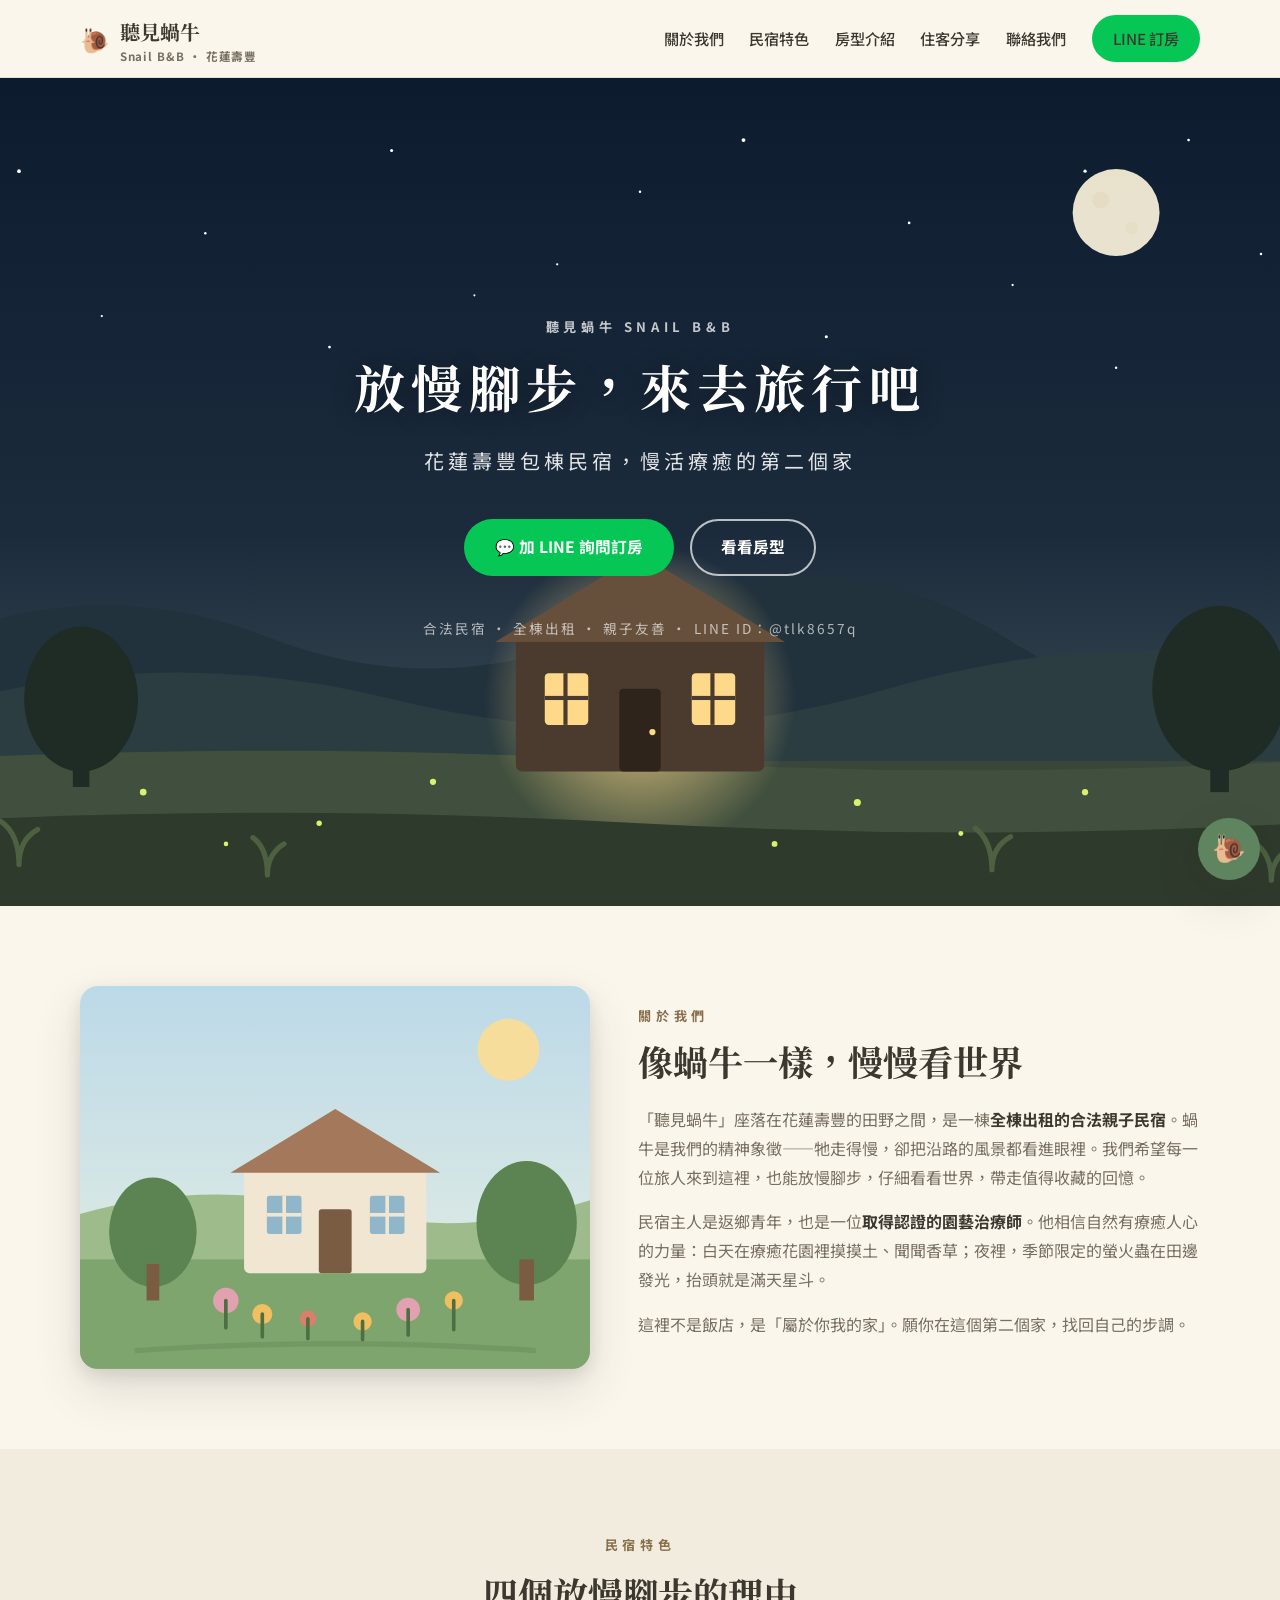
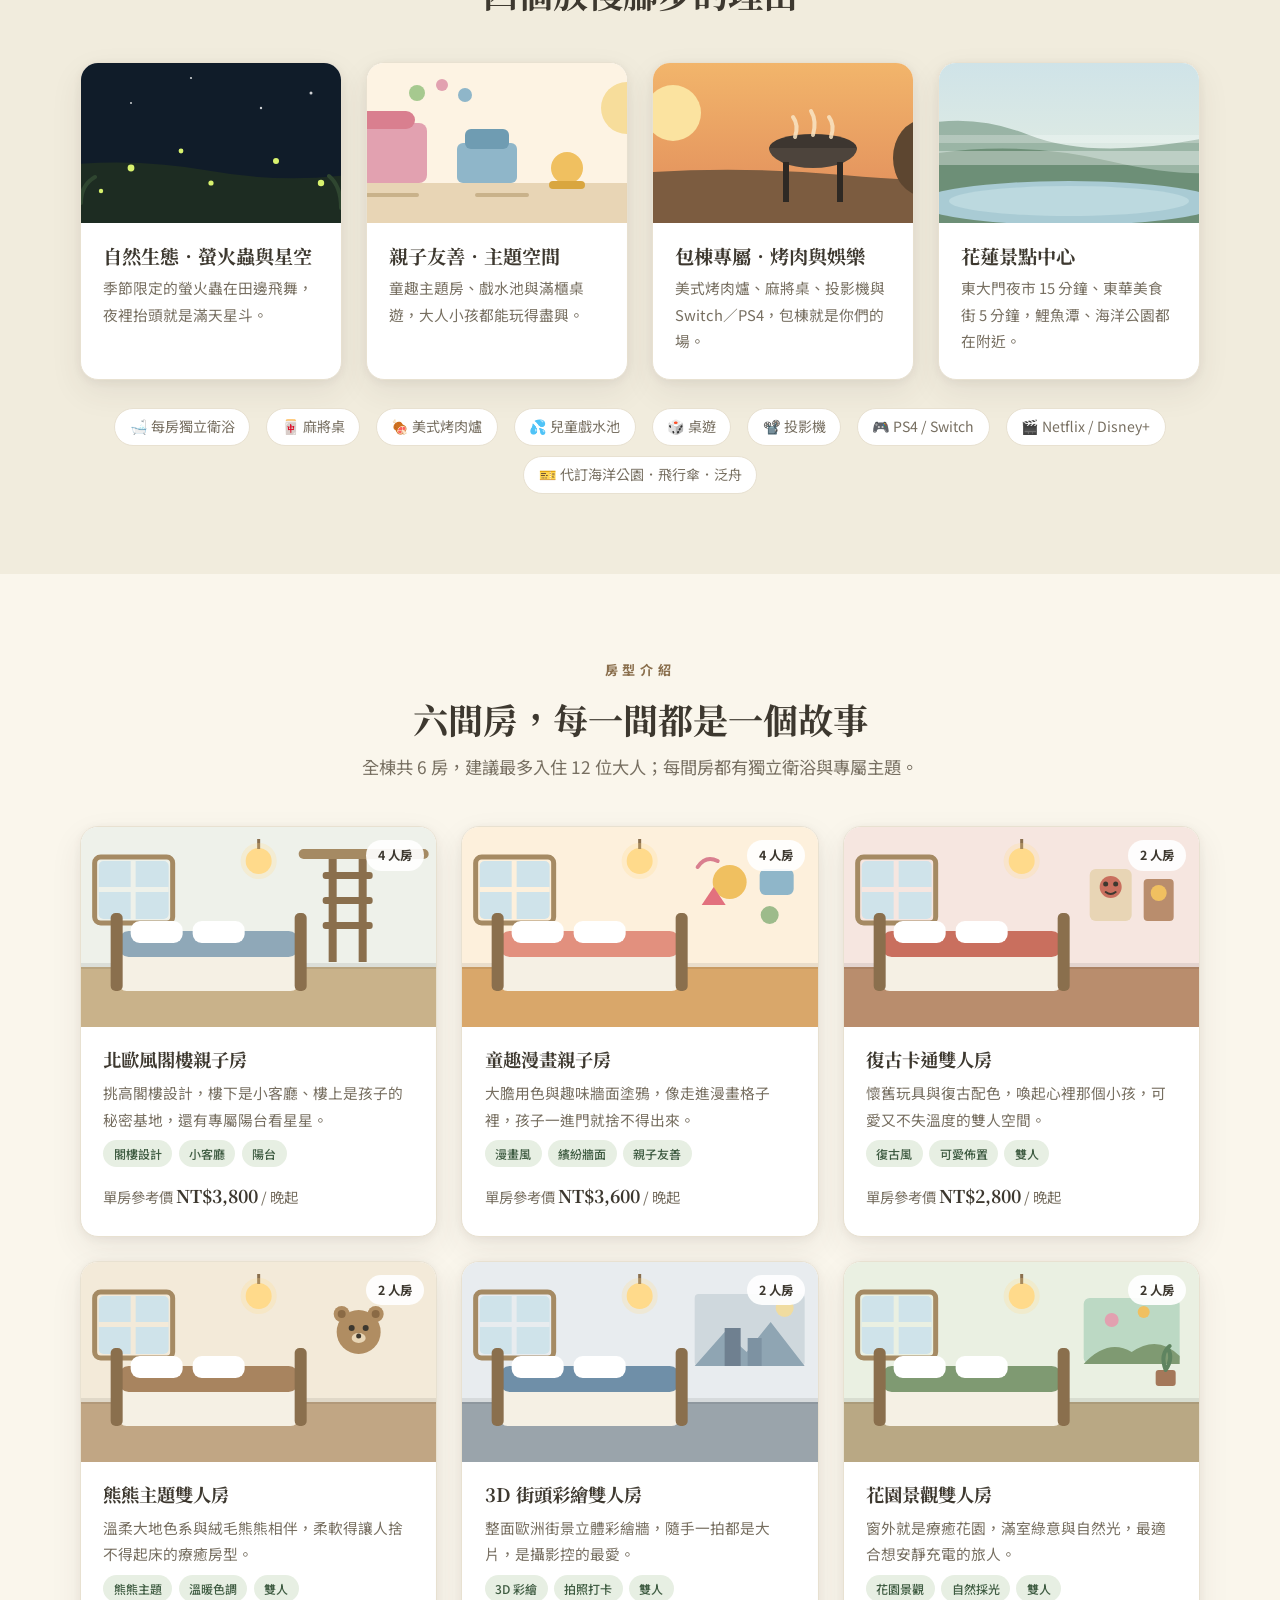
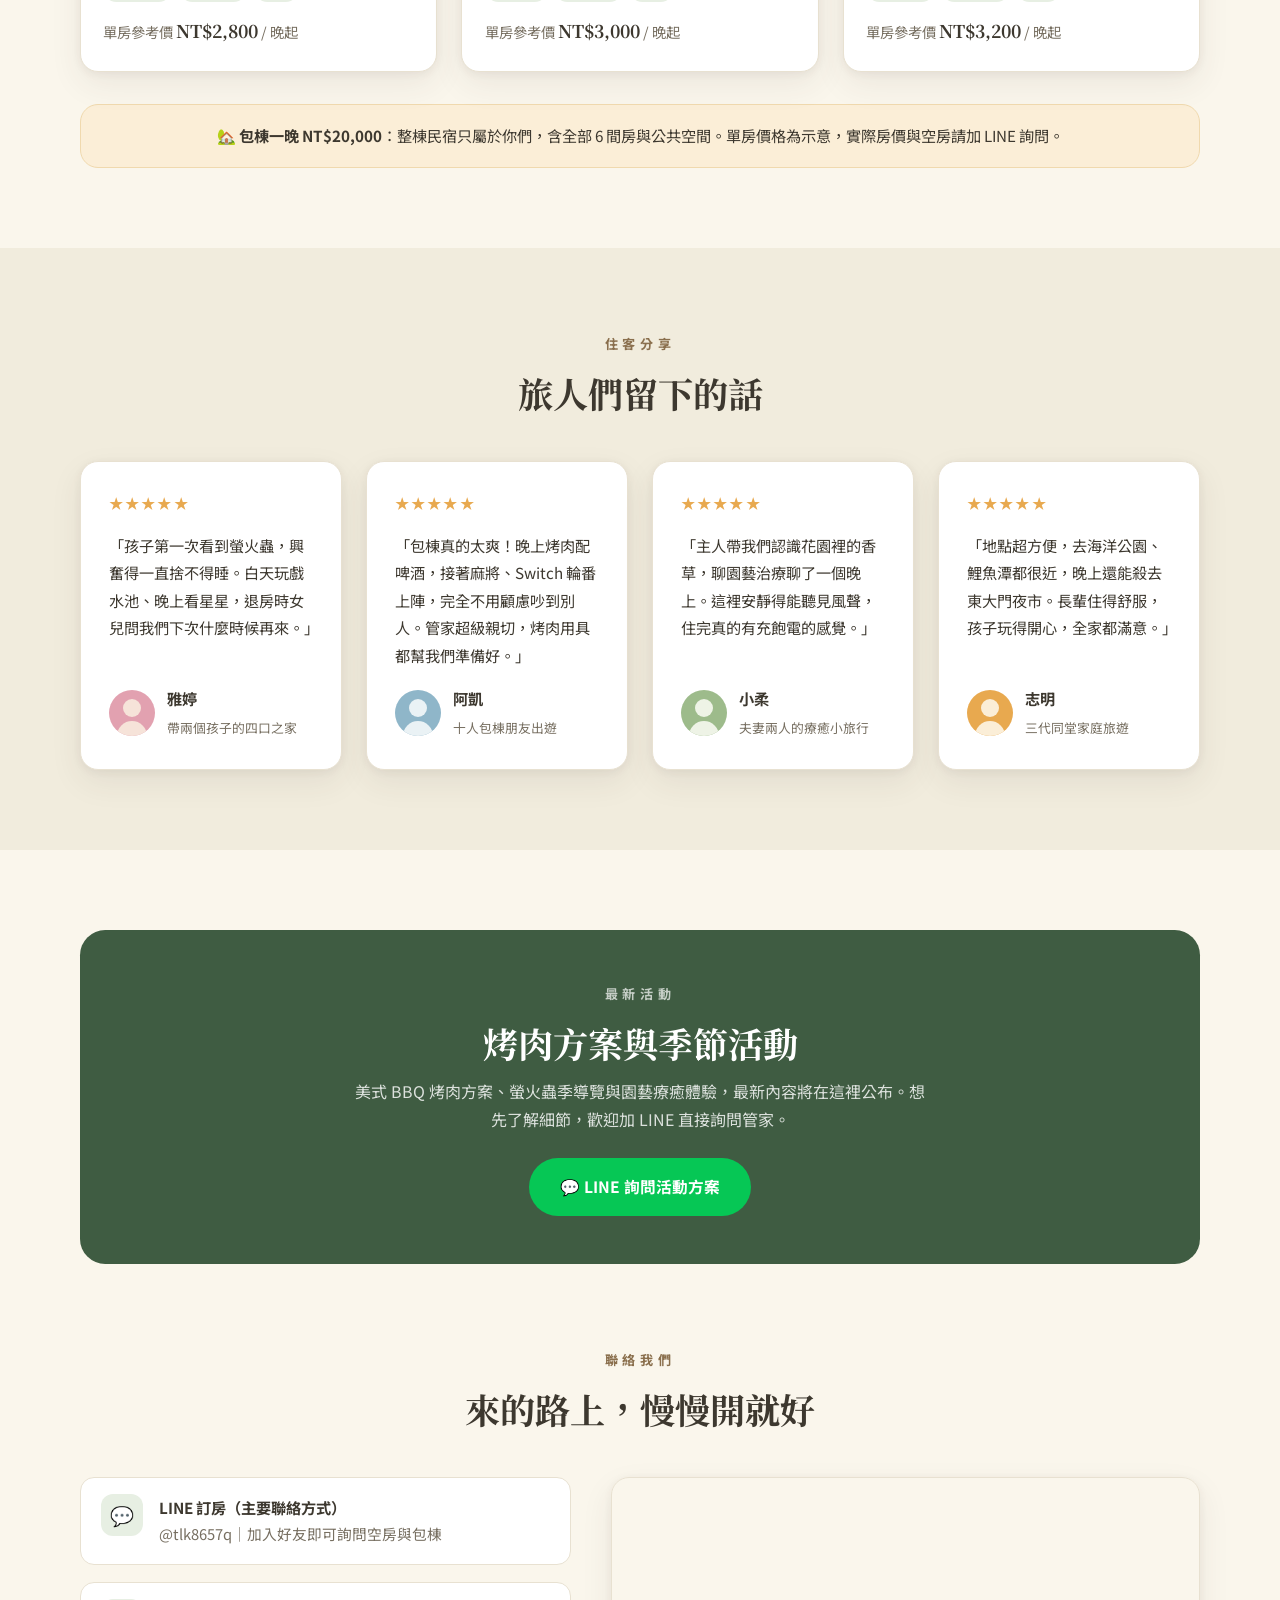
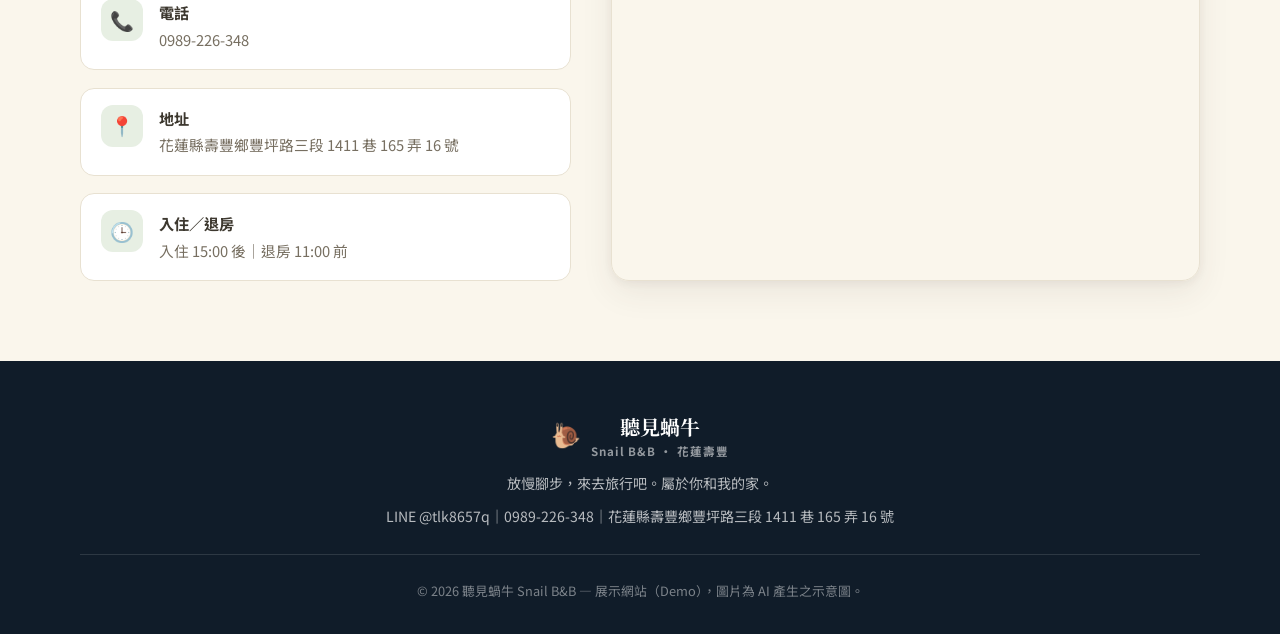
==== commit 24289a74: "Rebuild site per client requirements spec: 聽見蝸牛 Snail B&B (Hualien guesthouse demo) Replaces the pla" ====
--- a/index.html
+++ b/index.html
@@ -1,167 +1,391 @@
 <!DOCTYPE html>
-<html lang="en">
+<html lang="zh-Hant-TW">
 <head>
   <meta charset="UTF-8">
   <meta name="viewport" content="width=device-width, initial-scale=1.0">
-  <title>Snail BnB · Slow travel, done right</title>
-  <meta name="description" content="Snail BnB — the world's slowest booking platform. Handpicked garden, forest and waterfront stays for discerning gastropods.">
+  <title>聽見蝸牛 Snail B&B｜花蓮壽豐包棟民宿</title>
+  <meta name="description" content="聽見蝸牛 Snail B&B — 花蓮壽豐包棟親子民宿。放慢腳步，像蝸牛一樣慢慢旅行；螢火蟲、星空、園藝療癒，慢活療癒的第二個家。">
   <link rel="icon" href="data:image/svg+xml,<svg xmlns='http://www.w3.org/2000/svg' viewBox='0 0 100 100'><text y='.9em' font-size='90'>🐌</text></svg>">
   <link rel="preconnect" href="https://fonts.googleapis.com">
   <link rel="preconnect" href="https://fonts.gstatic.com" crossorigin>
-  <link href="https://fonts.googleapis.com/css2?family=Fraunces:ital,wght@0,400;0,600;0,700;1,600&family=Nunito+Sans:wght@400;600;700;800&display=swap" rel="stylesheet">
+  <link href="https://fonts.googleapis.com/css2?family=Noto+Serif+TC:wght@500;700&family=Noto+Sans+TC:wght@400;500;700&display=swap" rel="stylesheet">
   <link rel="stylesheet" href="css/style.css">
 </head>
 <body>
 
   <header class="site-header">
     <div class="container">
-      <nav class="nav" aria-label="Main navigation">
-        <a class="brand" href="index.html"><span class="brand-mark" aria-hidden="true">🐌</span> Snail BnB</a>
-        <button class="nav-toggle" aria-label="Toggle menu" aria-expanded="false">☰</button>
+      <nav class="nav" aria-label="主選單">
+        <a class="brand" href="#top">
+          <span class="brand-mark" aria-hidden="true">🐌</span>
+          <span>聽見蝸牛<small>Snail B&amp;B · 花蓮壽豐</small></span>
+        </a>
+        <button class="nav-toggle" aria-label="開啟選單" aria-expanded="false">☰</button>
         <ul class="nav-links">
-          <li><a href="index.html" class="active">Home</a></li>
-          <li><a href="listings.html">Stays</a></li>
-          <li><a href="about.html">About</a></li>
-          <li><a href="host.html" class="btn btn-ghost" style="padding:0.5rem 1.2rem">Become a host</a></li>
+          <li><a href="#about">關於我們</a></li>
+          <li><a href="#features">民宿特色</a></li>
+          <li><a href="#rooms">房型介紹</a></li>
+          <li><a href="#reviews">住客分享</a></li>
+          <li><a href="#contact">聯絡我們</a></li>
+          <li><a href="https://line.me/R/ti/p/@tlk8657q" target="_blank" rel="noopener" class="btn btn-line" style="padding:0.5rem 1.2rem">LINE 訂房</a></li>
         </ul>
       </nav>
     </div>
   </header>
 
-  <main>
-    <!-- Hero -->
+  <main id="top">
+
+    <!-- ===== Hero：鄉間星空夜景 ===== -->
     <section class="hero">
-      <div class="container hero-inner">
-        <div>
-          <span class="eyebrow">The world's slowest booking platform</span>
-          <h1>Travel at the speed of <span class="highlight">life</span>. Snail life.</h1>
-          <p class="lede">Handpicked shell-ters across gardens, forests and pond shores — every stay damp, every wall potentially edible, every journey an adventure measured in weeks.</p>
-
-          <form class="search-bar" id="hero-search" role="search">
-            <div class="search-field">
-              <label for="hero-q">Where to?</label>
-              <input type="text" id="hero-q" placeholder="Try 'lettuce' or 'pond'">
-            </div>
-            <div class="search-field">
-              <label for="hero-cat">Habitat</label>
-              <select id="hero-cat">
-                <option value="all">Any habitat</option>
-                <option value="garden">Garden</option>
-                <option value="forest">Forest</option>
-                <option value="urban">Urban patio</option>
-                <option value="waterfront">Waterfront</option>
-              </select>
-            </div>
-            <div class="search-field">
-              <label for="hero-date">Slide in</label>
-              <input type="date" id="hero-date">
-            </div>
-            <button type="submit" class="btn btn-primary">Search</button>
-          </form>
-
-          <div class="hero-badges">
-            <div class="hero-badge"><strong>2,400+</strong><span>happy gastropods hosted</span></div>
-            <div class="hero-badge"><strong>0.004 km/h</strong><span>average guest arrival speed</span></div>
-            <div class="hero-badge"><strong>100%</strong><span>slug-inclusive since day one</span></div>
-          </div>
-        </div>
-
-        <div class="hero-art" aria-hidden="true">
-          <svg width="380" height="320" viewBox="0 0 380 320" fill="none" xmlns="http://www.w3.org/2000/svg" role="img">
-            <!-- ground -->
-            <ellipse cx="190" cy="285" rx="170" ry="22" fill="#a8c686" opacity="0.45"/>
-            <!-- shell house -->
-            <circle cx="225" cy="185" r="88" fill="#c96f4a"/>
-            <circle cx="225" cy="185" r="88" fill="none" stroke="#a5522f" stroke-width="6"/>
-            <path d="M225 185 m0 -66 a66 66 0 1 1 -46 112 a48 48 0 1 0 32 -82 a30 30 0 1 1 -20 36" stroke="#a5522f" stroke-width="9" stroke-linecap="round" fill="none"/>
-            <!-- door on shell -->
-            <rect x="205" y="228" width="40" height="48" rx="20" fill="#7d3c1e"/>
-            <circle cx="236" cy="254" r="3.5" fill="#e0a458"/>
-            <!-- body -->
-            <path d="M96 273 q-14 -3 -14 -18 q0 -20 26 -22 q10 -38 52 -38 q22 0 34 14 l38 44 q6 10 -4 16 q-8 4 -132 4 z" fill="#a8c686"/>
-            <!-- eye stalks -->
-            <path d="M116 200 q-6 -28 -22 -40" stroke="#a8c686" stroke-width="9" stroke-linecap="round" fill="none"/>
-            <path d="M142 196 q2 -30 14 -46" stroke="#a8c686" stroke-width="9" stroke-linecap="round" fill="none"/>
-            <circle cx="92" cy="157" r="10" fill="#a8c686"/>
-            <circle cx="158" cy="147" r="10" fill="#a8c686"/>
-            <circle cx="90" cy="155" r="4" fill="#2c3327"/>
-            <circle cx="156" cy="145" r="4" fill="#2c3327"/>
-            <!-- smile -->
-            <path d="M104 232 q8 8 18 4" stroke="#2f5240" stroke-width="3.5" stroke-linecap="round" fill="none"/>
-            <!-- welcome sign -->
-            <rect x="288" y="216" width="6" height="62" rx="3" fill="#8a6f4d"/>
-            <rect x="262" y="196" width="60" height="34" rx="8" fill="#faf7f0" stroke="#8a6f4d" stroke-width="3"/>
-            <text x="292" y="218" text-anchor="middle" font-family="Georgia, serif" font-size="13" font-weight="bold" fill="#2f5240">OPEN</text>
-            <!-- sprouts -->
-            <path d="M52 280 q0 -18 -12 -24 M52 280 q0 -14 12 -20" stroke="#4a7c59" stroke-width="4" stroke-linecap="round" fill="none"/>
-            <path d="M336 276 q0 -14 -10 -18 M336 276 q0 -10 10 -14" stroke="#4a7c59" stroke-width="4" stroke-linecap="round" fill="none"/>
+      <div class="hero-scene" aria-hidden="true">
+        <!-- 待替換：AI 生成圖 — 黃昏星空下的鄉間民宿，窗內暖光，前景花園（台灣東部田園感） -->
+        <svg viewBox="0 0 1440 800" preserveAspectRatio="xMidYMid slice" xmlns="http://www.w3.org/2000/svg">
+          <defs>
+            <linearGradient id="sky" x1="0" y1="0" x2="0" y2="1">
+              <stop offset="0" stop-color="#0d1b2e"/>
+              <stop offset="0.55" stop-color="#1b2b3c"/>
+              <stop offset="0.85" stop-color="#3a4a52"/>
+              <stop offset="1" stop-color="#5b5f52"/>
+            </linearGradient>
+            <radialGradient id="window-glow" cx="0.5" cy="0.5" r="0.5">
+              <stop offset="0" stop-color="#ffd98a" stop-opacity="0.9"/>
+              <stop offset="1" stop-color="#ffd98a" stop-opacity="0"/>
+            </radialGradient>
+          </defs>
+          <rect width="1440" height="800" fill="url(#sky)"/>
+          <!-- 星星 -->
+          <g fill="#fff">
+            <circle class="star-twinkle" cx="120" cy="90" r="1.8"/><circle class="star-twinkle" cx="300" cy="150" r="1.2"/>
+            <circle class="star-twinkle" cx="480" cy="70" r="1.5"/><circle class="star-twinkle" cx="640" cy="180" r="1.1"/>
+            <circle class="star-twinkle" cx="820" cy="60" r="1.9"/><circle class="star-twinkle" cx="980" cy="140" r="1.3"/>
+            <circle class="star-twinkle" cx="1150" cy="90" r="1.6"/><circle class="star-twinkle" cx="1320" cy="170" r="1.2"/>
+            <circle class="star-twinkle" cx="200" cy="230" r="1.1"/><circle class="star-twinkle" cx="420" cy="260" r="1.4"/>
+            <circle class="star-twinkle" cx="720" cy="110" r="1.2"/><circle class="star-twinkle" cx="900" cy="250" r="1.5"/>
+            <circle class="star-twinkle" cx="1080" cy="200" r="1.1"/><circle class="star-twinkle" cx="1250" cy="60" r="1.3"/>
+            <circle class="star-twinkle" cx="60" cy="180" r="1.4"/><circle class="star-twinkle" cx="1400" cy="120" r="1.5"/>
+            <circle class="star-twinkle" cx="560" cy="210" r="1"/><circle class="star-twinkle" cx="1180" cy="280" r="1.2"/>
+          </g>
+          <!-- 月亮 -->
+          <circle cx="1180" cy="130" r="42" fill="#f4ecd6" opacity="0.95"/>
+          <circle cx="1165" cy="118" r="8" fill="#e3d9bd" opacity="0.6"/>
+          <circle cx="1195" cy="145" r="6" fill="#e3d9bd" opacity="0.5"/>
+          <!-- 遠山（海岸山脈） -->
+          <path d="M0 560 Q 180 470 360 540 T 720 520 T 1080 545 T 1440 500 V 800 H 0 Z" fill="#22323c"/>
+          <path d="M0 620 Q 240 540 480 600 T 960 590 T 1440 580 V 800 H 0 Z" fill="#2b3d40"/>
+          <!-- 田野 -->
+          <rect y="660" width="1440" height="140" fill="#39463a"/>
+          <path d="M0 660 Q 360 640 720 660 T 1440 655 V 800 H 0 Z" fill="#41503e"/>
+          <!-- 樹 -->
+          <g fill="#1f2c26">
+            <ellipse cx="180" cy="600" rx="55" ry="70"/><rect x="172" y="640" width="16" height="45"/>
+            <ellipse cx="1280" cy="590" rx="65" ry="80"/><rect x="1271" y="640" width="18" height="50"/>
+            <ellipse cx="1390" cy="620" rx="45" ry="55"/><rect x="1383" y="655" width="14" height="35"/>
+          </g>
+          <!-- 民宿主體 -->
+          <g>
+            <circle cx="720" cy="600" r="150" fill="url(#window-glow)"/>
+            <rect x="600" y="540" width="240" height="130" rx="6" fill="#4a3b2e"/>
+            <path d="M580 545 L 720 460 L 860 545 Z" fill="#66503c"/>
+            <rect x="628" y="575" width="42" height="50" rx="4" fill="#ffd98a"/>
+            <rect x="770" y="575" width="42" height="50" rx="4" fill="#ffd98a"/>
+            <rect x="700" y="590" width="40" height="80" rx="4" fill="#2e241b"/>
+            <circle cx="732" cy="632" r="3" fill="#ffd98a"/>
+            <rect x="646" y="575" width="4" height="50" fill="#4a3b2e"/><rect x="628" y="597" width="42" height="4" fill="#4a3b2e"/>
+            <rect x="788" y="575" width="4" height="50" fill="#4a3b2e"/><rect x="770" y="597" width="42" height="4" fill="#4a3b2e"/>
+          </g>
+          <!-- 前景花園 -->
+          <g>
+            <path d="M0 720 Q 360 700 720 720 T 1440 715 V 800 H 0 Z" fill="#2e3a2c"/>
+            <g stroke="#4d6141" stroke-width="5" stroke-linecap="round" fill="none">
+              <path d="M120 760 q0 -30 -18 -42 M120 760 q0 -24 18 -34"/>
+              <path d="M360 770 q0 -26 -14 -36 M360 770 q0 -20 16 -30"/>
+              <path d="M1060 765 q0 -28 -16 -40 M1060 765 q0 -22 18 -32"/>
+              <path d="M1330 775 q0 -24 -14 -34 M1330 775 q0 -18 14 -28"/>
+            </g>
+          </g>
+          <!-- 螢火蟲 -->
+          <g fill="#d8f26e">
+            <circle class="firefly" cx="240" cy="690" r="3.2"/><circle class="firefly" cx="410" cy="720" r="2.6"/>
+            <circle class="firefly" cx="520" cy="680" r="3"/><circle class="firefly" cx="930" cy="700" r="3.4"/>
+            <circle class="firefly" cx="1030" cy="730" r="2.4"/><circle class="firefly" cx="1150" cy="690" r="3"/>
+            <circle class="firefly" cx="320" cy="740" r="2.2"/><circle class="firefly" cx="850" cy="740" r="2.8"/>
+          </g>
+        </svg>
+      </div>
+      <div class="hero-content container">
+        <span class="eyebrow" style="color:rgba(255,255,255,0.75)">聽見蝸牛 SNAIL B&amp;B</span>
+        <h1>放慢腳步，來去旅行吧</h1>
+        <p class="hero-sub">花蓮壽豐包棟民宿，慢活療癒的第二個家</p>
+        <div class="hero-ctas">
+          <a href="https://line.me/R/ti/p/@tlk8657q" target="_blank" rel="noopener" class="btn btn-line">💬 加 LINE 詢問訂房</a>
+          <a href="#rooms" class="btn btn-outline-light">看看房型</a>
+        </div>
+        <p class="hero-note">合法民宿 · 全棟出租 · 親子友善 · LINE ID：@tlk8657q</p>
+      </div>
+    </section>
+
+    <!-- ===== 關於我們 ===== -->
+    <section class="section" id="about">
+      <div class="container about-grid">
+        <div class="about-media" aria-hidden="true">
+          <!-- 待替換：AI 生成圖 — 白天的民宿外觀與花園、綠意 -->
+          <svg viewBox="0 0 560 420" xmlns="http://www.w3.org/2000/svg">
+            <defs>
+              <linearGradient id="day-sky" x1="0" y1="0" x2="0" y2="1">
+                <stop offset="0" stop-color="#bcd9e8"/>
+                <stop offset="1" stop-color="#e8f0e2"/>
+              </linearGradient>
+            </defs>
+            <rect width="560" height="420" fill="url(#day-sky)"/>
+            <circle cx="470" cy="70" r="34" fill="#f7dd9b"/>
+            <path d="M0 250 Q 140 210 280 245 T 560 235 V 420 H 0 Z" fill="#9dbb8b"/>
+            <rect y="300" width="560" height="120" fill="#7fa56f"/>
+            <g>
+              <rect x="180" y="200" width="200" height="115" rx="6" fill="#f0e6d2"/>
+              <path d="M165 205 L 280 135 L 395 205 Z" fill="#a4785a"/>
+              <rect x="205" y="230" width="38" height="42" rx="3" fill="#8fb6c9"/>
+              <rect x="318" y="230" width="38" height="42" rx="3" fill="#8fb6c9"/>
+              <rect x="262" y="245" width="36" height="70" rx="3" fill="#7a5c42"/>
+              <rect x="222" y="230" width="4" height="42" fill="#f0e6d2"/><rect x="205" y="249" width="38" height="4" fill="#f0e6d2"/>
+              <rect x="335" y="230" width="4" height="42" fill="#f0e6d2"/><rect x="318" y="249" width="38" height="4" fill="#f0e6d2"/>
+            </g>
+            <g fill="#5c8452">
+              <ellipse cx="80" cy="270" rx="48" ry="60"/><rect x="73" y="305" width="14" height="40" fill="#7a5c42"/>
+              <ellipse cx="490" cy="260" rx="55" ry="68"/><rect x="482" y="300" width="16" height="45" fill="#7a5c42"/>
+            </g>
+            <g>
+              <circle cx="160" cy="345" r="14" fill="#e2a1b0"/><circle cx="200" cy="360" r="11" fill="#f0c060"/>
+              <circle cx="360" cy="355" r="13" fill="#e2a1b0"/><circle cx="410" cy="345" r="10" fill="#f0c060"/>
+              <circle cx="250" cy="365" r="9" fill="#d97f6a"/><circle cx="310" cy="368" r="10" fill="#f0c060"/>
+            </g>
+            <g stroke="#4d7043" stroke-width="4" stroke-linecap="round" fill="none">
+              <path d="M160 345 v 30 M200 360 v 25 M360 355 v 28 M410 345 v 32 M250 365 v 22 M310 368 v 20"/>
+            </g>
+            <path d="M60 400 Q 280 385 500 400" stroke="#6b8f5c" stroke-width="6" fill="none" opacity="0.6"/>
           </svg>
         </div>
-      </div>
-    </section>
-
-    <!-- Featured stays -->
-    <section class="section">
+        <div class="about-text">
+          <span class="eyebrow">關於我們</span>
+          <h2>像蝸牛一樣，慢慢看世界</h2>
+          <p>「聽見蝸牛」座落在花蓮壽豐的田野之間，是一棟<strong>全棟出租的合法親子民宿</strong>。蝸牛是我們的精神象徵——牠走得慢，卻把沿路的風景都看進眼裡。我們希望每一位旅人來到這裡，也能放慢腳步，仔細看看世界，帶走值得收藏的回憶。</p>
+          <p>民宿主人是返鄉青年，也是一位<strong>取得認證的園藝治療師</strong>。他相信自然有療癒人心的力量：白天在療癒花園裡摸摸土、聞聞香草；夜裡，季節限定的螢火蟲在田邊發光，抬頭就是滿天星斗。</p>
+          <p>這裡不是飯店，是「屬於你我的家」。願你在這個第二個家，找回自己的步調。</p>
+        </div>
+      </div>
+    </section>
+
+    <!-- ===== 民宿特色 ===== -->
+    <section class="section section-alt" id="features">
       <div class="container">
         <div class="section-head">
-          <span class="eyebrow">Guest favourites</span>
-          <h2>Featured shell-ters</h2>
-          <p class="lede">Our highest-rated stays, loved by snails who took months to get there and stayed anyway.</p>
-        </div>
-        <div class="card-grid" id="featured-grid"></div>
-        <div style="text-align:center; margin-top:2.5rem">
-          <a href="listings.html" class="btn btn-primary">Browse all stays</a>
-        </div>
-      </div>
-    </section>
-
-    <!-- How it works -->
-    <section class="section section-alt">
+          <span class="eyebrow">民宿特色</span>
+          <h2>四個放慢腳步的理由</h2>
+        </div>
+        <div class="feature-grid">
+          <article class="feature-card">
+            <div class="feature-media" aria-hidden="true">
+              <!-- 待替換：AI 生成圖 — 夜晚花園中的螢火蟲光點 -->
+              <svg viewBox="0 0 400 160" preserveAspectRatio="xMidYMid slice" xmlns="http://www.w3.org/2000/svg">
+                <rect width="400" height="160" fill="#101c29"/>
+                <g fill="#fff" opacity="0.8">
+                  <circle class="star-twinkle" cx="60" cy="25" r="1.4"/><circle class="star-twinkle" cx="180" cy="15" r="1.1"/>
+                  <circle class="star-twinkle" cx="300" cy="30" r="1.5"/><circle class="star-twinkle" cx="360" cy="18" r="1"/>
+                  <circle class="star-twinkle" cx="120" cy="40" r="1"/><circle class="star-twinkle" cx="250" cy="45" r="1.2"/>
+                </g>
+                <path d="M0 110 Q 100 90 200 108 T 400 100 V 160 H 0 Z" fill="#1d2c22"/>
+                <g stroke="#2f4630" stroke-width="4" stroke-linecap="round" fill="none">
+                  <path d="M70 140 q0 -24 -14 -34 M70 140 q0 -18 14 -26"/>
+                  <path d="M330 145 q0 -22 -12 -32 M330 145 q0 -16 12 -24"/>
+                </g>
+                <g fill="#d8f26e">
+                  <circle class="firefly" cx="120" cy="105" r="3.4"/><circle class="firefly" cx="200" cy="120" r="2.6"/>
+                  <circle class="firefly" cx="265" cy="98" r="3"/><circle class="firefly" cx="90" cy="128" r="2.2"/>
+                  <circle class="firefly" cx="310" cy="120" r="3.2"/><circle class="firefly" cx="170" cy="88" r="2.4"/>
+                </g>
+              </svg>
+            </div>
+            <div class="feature-body">
+              <h3>自然生態．螢火蟲與星空</h3>
+              <p>季節限定的螢火蟲在田邊飛舞，夜裡抬頭就是滿天星斗。</p>
+            </div>
+          </article>
+
+          <article class="feature-card">
+            <div class="feature-media" aria-hidden="true">
+              <!-- 待替換：AI 生成圖 — 明亮溫馨的親子空間（無版權角色） -->
+              <svg viewBox="0 0 400 160" preserveAspectRatio="xMidYMid slice" xmlns="http://www.w3.org/2000/svg">
+                <rect width="400" height="160" fill="#fdf3e3"/>
+                <rect y="120" width="400" height="40" fill="#e8d5b5"/>
+                <circle cx="330" cy="45" r="26" fill="#f7dd9b"/>
+                <rect x="40" y="60" width="90" height="60" rx="8" fill="#e2a1b0"/>
+                <rect x="52" y="48" width="66" height="18" rx="9" fill="#d97f8f"/>
+                <rect x="160" y="80" width="60" height="40" rx="6" fill="#8fb6c9"/>
+                <rect x="168" y="66" width="44" height="20" rx="6" fill="#6f9cb2"/>
+                <circle cx="270" cy="105" r="16" fill="#f0c060"/>
+                <rect x="252" y="118" width="36" height="8" rx="4" fill="#d9a63f"/>
+                <path d="M60 132 h60 M180 132 h50" stroke="#c9b28a" stroke-width="4" stroke-linecap="round"/>
+                <circle cx="120" cy="30" r="8" fill="#a6c98f"/><circle cx="145" cy="22" r="6" fill="#e2a1b0"/><circle cx="168" cy="32" r="7" fill="#8fb6c9"/>
+              </svg>
+            </div>
+            <div class="feature-body">
+              <h3>親子友善．主題空間</h3>
+              <p>童趣主題房、戲水池與滿櫃桌遊，大人小孩都能玩得盡興。</p>
+            </div>
+          </article>
+
+          <article class="feature-card">
+            <div class="feature-media" aria-hidden="true">
+              <!-- 待替換：AI 生成圖 — 黃昏庭院裡的美式烤肉爐 -->
+              <svg viewBox="0 0 400 160" preserveAspectRatio="xMidYMid slice" xmlns="http://www.w3.org/2000/svg">
+                <defs>
+                  <linearGradient id="dusk" x1="0" y1="0" x2="0" y2="1">
+                    <stop offset="0" stop-color="#f2b56b"/><stop offset="1" stop-color="#e08a5a"/>
+                  </linearGradient>
+                </defs>
+                <rect width="400" height="160" fill="url(#dusk)"/>
+                <circle cx="90" cy="50" r="28" fill="#fbe3a0"/>
+                <path d="M0 115 Q 130 100 260 112 T 400 108 V 160 H 0 Z" fill="#7c5c40"/>
+                <g>
+                  <ellipse cx="230" cy="85" rx="44" ry="14" fill="#3d3630"/>
+                  <path d="M186 85 a44 20 0 0 0 88 0 Z" fill="#4d443c"/>
+                  <rect x="200" y="99" width="6" height="40" fill="#2e2924"/>
+                  <rect x="254" y="99" width="6" height="40" fill="#2e2924"/>
+                  <path d="M212 74 q4 -12 -2 -20 M230 72 q4 -14 -2 -24 M248 74 q4 -12 -2 -20" stroke="#f9e6c5" stroke-width="4" stroke-linecap="round" fill="none" opacity="0.85"/>
+                </g>
+                <g fill="#5d4630">
+                  <ellipse cx="340" cy="95" rx="30" ry="38"/><rect x="336" y="115" width="9" height="30"/>
+                </g>
+              </svg>
+            </div>
+            <div class="feature-body">
+              <h3>包棟專屬．烤肉與娛樂</h3>
+              <p>美式烤肉爐、麻將桌、投影機與 Switch／PS4，包棟就是你們的場。</p>
+            </div>
+          </article>
+
+          <article class="feature-card">
+            <div class="feature-media" aria-hidden="true">
+              <!-- 待替換：AI 生成圖 — 縱谷山湖晨霧景色 -->
+              <svg viewBox="0 0 400 160" preserveAspectRatio="xMidYMid slice" xmlns="http://www.w3.org/2000/svg">
+                <defs>
+                  <linearGradient id="valley" x1="0" y1="0" x2="0" y2="1">
+                    <stop offset="0" stop-color="#cfe3e8"/><stop offset="1" stop-color="#e9f0e0"/>
+                  </linearGradient>
+                </defs>
+                <rect width="400" height="160" fill="url(#valley)"/>
+                <path d="M0 80 Q 80 40 160 72 T 400 60 V 160 H 0 Z" fill="#8aa896" opacity="0.8"/>
+                <path d="M0 105 Q 120 70 240 98 T 400 90 V 160 H 0 Z" fill="#6d8f77"/>
+                <ellipse cx="200" cy="140" rx="150" ry="22" fill="#a9cbd4"/>
+                <ellipse cx="200" cy="138" rx="120" ry="15" fill="#bcd9df"/>
+                <rect y="88" width="400" height="14" fill="#fff" opacity="0.35"/>
+                <rect y="72" width="400" height="8" fill="#fff" opacity="0.25"/>
+              </svg>
+            </div>
+            <div class="feature-body">
+              <h3>花蓮景點中心</h3>
+              <p>東大門夜市 15 分鐘、東華美食街 5 分鐘，鯉魚潭、海洋公園都在附近。</p>
+            </div>
+          </article>
+        </div>
+
+        <div class="amenity-strip" aria-label="民宿設施">
+          <span class="amenity">🛁 每房獨立衛浴</span>
+          <span class="amenity">🀄 麻將桌</span>
+          <span class="amenity">🍖 美式烤肉爐</span>
+          <span class="amenity">💦 兒童戲水池</span>
+          <span class="amenity">🎲 桌遊</span>
+          <span class="amenity">📽️ 投影機</span>
+          <span class="amenity">🎮 PS4 / Switch</span>
+          <span class="amenity">🎬 Netflix / Disney+</span>
+          <span class="amenity">🎫 代訂海洋公園．飛行傘．泛舟</span>
+        </div>
+      </div>
+    </section>
+
+    <!-- ===== 房型介紹 ===== -->
+    <section class="section" id="rooms">
       <div class="container">
-        <div class="section-head center">
-          <span class="eyebrow">How it works</span>
-          <h2>Book in three easy(ish) steps</h2>
-        </div>
-        <div class="steps">
-          <div class="step">
-            <div class="step-icon" aria-hidden="true">🔍</div>
-            <h3>1. Browse slowly</h3>
-            <p>Take your time. Seriously — our listings aren't going anywhere, and neither are you, quickly.</p>
+        <div class="section-head">
+          <span class="eyebrow">房型介紹</span>
+          <h2>六間房，每一間都是一個故事</h2>
+          <p class="lede">全棟共 6 房，建議最多入住 12 位大人；每間房都有獨立衛浴與專屬主題。</p>
+        </div>
+        <div class="room-grid" id="room-grid"></div>
+        <div class="rooms-note">
+          🏡 <strong>包棟一晚 NT$20,000</strong>：整棟民宿只屬於你們，含全部 6 間房與公共空間。單房價格為示意，實際房價與空房請加 LINE 詢問。
+        </div>
+      </div>
+    </section>
+
+    <!-- ===== 住客分享 ===== -->
+    <section class="section section-alt" id="reviews">
+      <div class="container">
+        <div class="section-head">
+          <span class="eyebrow">住客分享</span>
+          <h2>旅人們留下的話</h2>
+        </div>
+        <div class="testimonial-grid" id="testimonial-grid"></div>
+      </div>
+    </section>
+
+    <!-- ===== 最新活動（烤肉方案佔位） ===== -->
+    <section class="section" id="events">
+      <div class="container">
+        <div class="events-band">
+          <span class="eyebrow" style="color:rgba(255,255,255,0.7)">最新活動</span>
+          <h2>烤肉方案與季節活動</h2>
+          <p>美式 BBQ 烤肉方案、螢火蟲季導覽與園藝療癒體驗，最新內容將在這裡公布。想先了解細節，歡迎加 LINE 直接詢問管家。</p>
+          <a href="https://line.me/R/ti/p/@tlk8657q" target="_blank" rel="noopener" class="btn btn-line">💬 LINE 詢問活動方案</a>
+        </div>
+      </div>
+    </section>
+
+    <!-- ===== 聯絡我們 ===== -->
+    <section class="section" id="contact" style="padding-top:0">
+      <div class="container">
+        <div class="section-head">
+          <span class="eyebrow">聯絡我們</span>
+          <h2>來的路上，慢慢開就好</h2>
+        </div>
+        <div class="contact-grid">
+          <div class="contact-info">
+            <div class="contact-item">
+              <div class="contact-icon" aria-hidden="true">💬</div>
+              <div>
+                <strong>LINE 訂房（主要聯絡方式）</strong>
+                <p><a href="https://line.me/R/ti/p/@tlk8657q" target="_blank" rel="noopener">@tlk8657q</a>｜加入好友即可詢問空房與包棟</p>
+              </div>
+            </div>
+            <div class="contact-item">
+              <div class="contact-icon" aria-hidden="true">📞</div>
+              <div>
+                <strong>電話</strong>
+                <p><a href="tel:0989226348">0989-226-348</a></p>
+              </div>
+            </div>
+            <div class="contact-item">
+              <div class="contact-icon" aria-hidden="true">📍</div>
+              <div>
+                <strong>地址</strong>
+                <p>花蓮縣壽豐鄉豐坪路三段 1411 巷 165 弄 16 號</p>
+              </div>
+            </div>
+            <div class="contact-item">
+              <div class="contact-icon" aria-hidden="true">🕒</div>
+              <div>
+                <strong>入住／退房</strong>
+                <p>入住 15:00 後｜退房 11:00 前</p>
+              </div>
+            </div>
           </div>
-          <div class="step">
-            <div class="step-icon" aria-hidden="true">📅</div>
-            <h3>2. Reserve your dates</h3>
-            <p>Pick your slide-in and slide-out dates. We recommend booking a full season to make the trip worthwhile.</p>
+          <div class="map-frame">
+            <iframe
+              src="https://www.google.com/maps?q=%E8%8A%B1%E8%93%AE%E7%B8%A3%E5%A3%BD%E8%B1%90%E9%84%89%E8%B1%90%E5%9D%AA%E8%B7%AF%E4%B8%89%E6%AE%B51411%E5%B7%B7165%E5%BC%8416%E8%99%9F&output=embed"
+              title="聽見蝸牛 Snail B&B 地圖"
+              loading="lazy"
+              referrerpolicy="no-referrer-when-downgrade"
+              allowfullscreen></iframe>
           </div>
-          <div class="step">
-            <div class="step-icon" aria-hidden="true">🐌</div>
-            <h3>3. Begin the journey</h3>
-            <p>Leave now. No really — if the stay is more than a garden away, you should already be moving.</p>
-          </div>
-        </div>
-      </div>
-    </section>
-
-    <!-- Testimonials -->
-    <section class="section">
-      <div class="container">
-        <div class="section-head center">
-          <span class="eyebrow">Trail reviews</span>
-          <h2>Slow words from happy guests</h2>
-        </div>
-        <div class="testimonials" id="testimonial-grid"></div>
-      </div>
-    </section>
-
-    <!-- CTA -->
-    <section class="section" style="padding-top:0">
-      <div class="container">
-        <div class="cta-band">
-          <div>
-            <h2>Got a damp corner going spare?</h2>
-            <p>Turn that flowerpot, log or shady ledge into extra leaves. Join 300+ hosts sharing their habitats on Snail BnB.</p>
-          </div>
-          <a href="host.html" class="btn btn-accent">Become a host</a>
         </div>
       </div>
     </section>
@@ -169,46 +393,19 @@
 
   <footer class="site-footer">
     <div class="container">
-      <div class="footer-grid">
-        <div>
-          <a class="brand" href="index.html"><span class="brand-mark" aria-hidden="true">🐌</span> Snail BnB</a>
-          <p class="footer-tagline">Slow travel, done right. A demo site for discerning gastropods.</p>
-        </div>
-        <div>
-          <h4>Explore</h4>
-          <ul>
-            <li><a href="listings.html">All stays</a></li>
-            <li><a href="listings.html?category=garden">Garden stays</a></li>
-            <li><a href="listings.html?category=forest">Forest stays</a></li>
-            <li><a href="listings.html?category=waterfront">Waterfront</a></li>
-          </ul>
-        </div>
-        <div>
-          <h4>Hosting</h4>
-          <ul>
-            <li><a href="host.html">Become a host</a></li>
-            <li><a href="host.html#perks">Host perks</a></li>
-            <li><a href="about.html#faq">Hosting FAQ</a></li>
-          </ul>
-        </div>
-        <div>
-          <h4>Company</h4>
-          <ul>
-            <li><a href="about.html">About us</a></li>
-            <li><a href="about.html#faq">FAQ</a></li>
-            <li><a href="about.html#contact">Contact</a></li>
-          </ul>
-        </div>
-      </div>
-      <div class="footer-bottom">
-        <span>© <span id="year"></span> Snail BnB. A fictional demo — no gastropods were hurried.</span>
-        <span>Made with 🥬 and patience</span>
+      <a class="brand" href="#top">
+        <span class="brand-mark" aria-hidden="true">🐌</span>
+        <span>聽見蝸牛<small>Snail B&amp;B · 花蓮壽豐</small></span>
+      </a>
+      <p>放慢腳步，來去旅行吧。屬於你和我的家。</p>
+      <p style="margin-top:0.5rem">LINE @tlk8657q｜0989-226-348｜花蓮縣壽豐鄉豐坪路三段 1411 巷 165 弄 16 號</p>
+      <div class="footer-meta">
+        © <span id="year"></span> 聽見蝸牛 Snail B&amp;B — 展示網站（Demo），圖片為 AI 產生之示意圖。
       </div>
     </div>
   </footer>
 
-  <script src="js/data.js"></script>
   <script src="js/main.js"></script>
-  <script src="js/chatbot.js"></script>
+  <script src="js/assistant.js"></script>
 </body>
 </html>
--- a/css/style.css
+++ b/css/style.css
@@ -1,25 +1,27 @@
 /* ============================================
-   Snail BnB — Design System
+   聽見蝸牛 Snail B&B — 網站樣式
+   慢活、療癒、自然 — 溫暖木質調設計系統
    ============================================ */
 
 :root {
-  --ink: #2c3327;
-  --ink-soft: #5a6152;
-  --cream: #faf7f0;
+  --night: #1b2b3c;
+  --night-deep: #101c29;
+  --ink: #3d382f;
+  --ink-soft: #776f61;
+  --cream: #faf6ec;
   --card: #ffffff;
-  --green: #4a7c59;
-  --green-deep: #2f5240;
-  --green-soft: #e4eee1;
-  --leaf: #a8c686;
-  --terracotta: #c96f4a;
-  --terracotta-soft: #f6e3d9;
-  --gold: #e0a458;
-  --line: #e6e1d5;
+  --wood: #8a6f4d;
+  --green: #5f8460;
+  --green-deep: #3f5c42;
+  --green-soft: #e7efe3;
+  --amber: #e8a94f;
+  --amber-soft: #fbeed7;
+  --line: #e8e1d1;
   --radius: 18px;
-  --shadow: 0 2px 8px rgba(44, 51, 39, 0.07), 0 12px 32px rgba(44, 51, 39, 0.08);
-  --shadow-lift: 0 6px 16px rgba(44, 51, 39, 0.12), 0 20px 48px rgba(44, 51, 39, 0.14);
-  --font-display: "Fraunces", Georgia, serif;
-  --font-body: "Nunito Sans", -apple-system, BlinkMacSystemFont, "Segoe UI", sans-serif;
+  --shadow: 0 2px 8px rgba(61, 56, 47, 0.06), 0 12px 32px rgba(61, 56, 47, 0.08);
+  --shadow-lift: 0 6px 16px rgba(61, 56, 47, 0.12), 0 20px 48px rgba(61, 56, 47, 0.14);
+  --font-display: "Noto Serif TC", "PMingLiU", serif;
+  --font-body: "Noto Sans TC", "Microsoft JhengHei", -apple-system, sans-serif;
 }
 
 * { margin: 0; padding: 0; box-sizing: border-box; }
@@ -30,50 +32,40 @@
   font-family: var(--font-body);
   background: var(--cream);
   color: var(--ink);
-  line-height: 1.6;
+  line-height: 1.8;
   font-size: 16px;
 }
 
 img, svg { max-width: 100%; display: block; }
 
-a { color: var(--green); text-decoration: none; }
-a:hover { color: var(--green-deep); }
-
-.container {
-  width: min(1120px, 92%);
-  margin: 0 auto;
-}
-
-/* ---------- Typography ---------- */
+a { color: var(--green-deep); text-decoration: none; }
+a:hover { color: var(--green); }
+
+.container { width: min(1120px, 92%); margin: 0 auto; }
 
 h1, h2, h3, h4 {
   font-family: var(--font-display);
-  font-weight: 600;
-  line-height: 1.15;
+  font-weight: 700;
+  line-height: 1.4;
   color: var(--ink);
 }
 
-h1 { font-size: clamp(2.2rem, 5vw, 3.6rem); }
-h2 { font-size: clamp(1.6rem, 3.5vw, 2.4rem); }
-h3 { font-size: 1.25rem; }
+h1 { font-size: clamp(2rem, 5vw, 3.2rem); }
+h2 { font-size: clamp(1.5rem, 3.5vw, 2.2rem); }
+h3 { font-size: 1.2rem; }
 
 .eyebrow {
   display: inline-block;
-  font-size: 0.78rem;
-  font-weight: 800;
-  letter-spacing: 0.14em;
-  text-transform: uppercase;
-  color: var(--terracotta);
+  font-size: 0.82rem;
+  font-weight: 700;
+  letter-spacing: 0.35em;
+  color: var(--wood);
   margin-bottom: 0.75rem;
 }
 
-.lede {
-  font-size: 1.125rem;
-  color: var(--ink-soft);
-  max-width: 58ch;
-}
-
-/* ---------- Buttons ---------- */
+.lede { font-size: 1.08rem; color: var(--ink-soft); max-width: 40em; }
+
+/* ---------- 按鈕 ---------- */
 
 .btn {
   display: inline-flex;
@@ -81,9 +73,9 @@
   justify-content: center;
   gap: 0.5rem;
   font-family: var(--font-body);
-  font-weight: 800;
-  font-size: 0.95rem;
-  padding: 0.8rem 1.6rem;
+  font-weight: 700;
+  font-size: 0.98rem;
+  padding: 0.8rem 1.8rem;
   border-radius: 999px;
   border: 2px solid transparent;
   cursor: pointer;
@@ -91,24 +83,22 @@
   white-space: nowrap;
 }
 
+.btn-line { background: #06c755; color: #fff; }
+.btn-line:hover { background: #05a648; color: #fff; transform: translateY(-1px); box-shadow: var(--shadow); }
+
 .btn-primary { background: var(--green); color: #fff; }
 .btn-primary:hover { background: var(--green-deep); color: #fff; transform: translateY(-1px); box-shadow: var(--shadow); }
 
-.btn-accent { background: var(--terracotta); color: #fff; }
-.btn-accent:hover { background: #b05c39; color: #fff; transform: translateY(-1px); box-shadow: var(--shadow); }
-
-.btn-ghost { background: transparent; color: var(--green-deep); border-color: var(--green); }
-.btn-ghost:hover { background: var(--green-soft); }
-
-.btn-block { width: 100%; }
-
-/* ---------- Header ---------- */
+.btn-outline-light { background: transparent; color: #fff; border-color: rgba(255, 255, 255, 0.7); }
+.btn-outline-light:hover { background: rgba(255, 255, 255, 0.12); color: #fff; }
+
+/* ---------- 導覽列 ---------- */
 
 .site-header {
   position: sticky;
   top: 0;
   z-index: 50;
-  background: rgba(250, 247, 240, 0.92);
+  background: rgba(250, 246, 236, 0.94);
   backdrop-filter: blur(10px);
   border-bottom: 1px solid var(--line);
 }
@@ -117,7 +107,7 @@
   display: flex;
   align-items: center;
   justify-content: space-between;
-  padding: 0.9rem 0;
+  padding: 0.85rem 0;
   gap: 1rem;
 }
 
@@ -126,27 +116,17 @@
   align-items: center;
   gap: 0.6rem;
   font-family: var(--font-display);
-  font-size: 1.35rem;
+  font-size: 1.25rem;
   font-weight: 700;
-  color: var(--green-deep);
-}
-
-.brand .brand-mark { font-size: 1.6rem; }
-
-.nav-links {
-  display: flex;
-  align-items: center;
-  gap: 1.75rem;
-  list-style: none;
-}
-
-.nav-links a {
   color: var(--ink);
-  font-weight: 700;
-  font-size: 0.95rem;
-}
-
-.nav-links a:hover, .nav-links a.active { color: var(--green); }
+}
+
+.brand .brand-mark { font-size: 1.5rem; }
+.brand small { font-size: 0.72rem; color: var(--ink-soft); font-family: var(--font-body); letter-spacing: 0.08em; display: block; line-height: 1.2; }
+
+.nav-links { display: flex; align-items: center; gap: 1.6rem; list-style: none; }
+.nav-links a { color: var(--ink); font-weight: 500; font-size: 0.95rem; }
+.nav-links a:hover { color: var(--green); }
 
 .nav-toggle {
   display: none;
@@ -157,204 +137,214 @@
   color: var(--ink);
 }
 
-/* ---------- Hero ---------- */
+/* ---------- Hero：星空夜景 ---------- */
 
 .hero {
   position: relative;
-  padding: 5rem 0 6.5rem;
-  background:
-    radial-gradient(ellipse 60% 50% at 85% 20%, rgba(168, 198, 134, 0.35), transparent),
-    radial-gradient(ellipse 50% 60% at 10% 90%, rgba(201, 111, 74, 0.12), transparent),
-    var(--cream);
+  min-height: 92vh;
+  display: flex;
+  align-items: center;
   overflow: hidden;
-}
-
-.hero-inner {
+  color: #fff;
+}
+
+.hero-scene { position: absolute; inset: 0; width: 100%; height: 100%; }
+.hero-scene svg { width: 100%; height: 100%; object-fit: cover; }
+
+.hero-content {
+  position: relative;
+  z-index: 2;
+  padding: 6rem 0 8rem;
+  text-align: center;
+  width: 100%;
+}
+
+.hero h1 {
+  color: #fff;
+  text-shadow: 0 2px 24px rgba(0, 0, 0, 0.4);
+  letter-spacing: 0.12em;
+}
+
+.hero .hero-sub {
+  margin: 1.25rem auto 2.5rem;
+  font-size: clamp(1rem, 2.2vw, 1.25rem);
+  color: rgba(255, 255, 255, 0.88);
+  letter-spacing: 0.2em;
+}
+
+.hero-ctas { display: flex; gap: 1rem; justify-content: center; flex-wrap: wrap; }
+
+.hero-note {
+  margin-top: 2.5rem;
+  font-size: 0.85rem;
+  color: rgba(255, 255, 255, 0.65);
+  letter-spacing: 0.15em;
+}
+
+/* 螢火蟲飄浮動畫 */
+.firefly { animation: firefly-drift 6s ease-in-out infinite; }
+.firefly:nth-child(2n) { animation-duration: 8s; animation-delay: 1.2s; }
+.firefly:nth-child(3n) { animation-duration: 7s; animation-delay: 2.4s; }
+
+@keyframes firefly-drift {
+  0%, 100% { opacity: 0.2; transform: translate(0, 0); }
+  50% { opacity: 1; transform: translate(6px, -10px); }
+}
+
+.star-twinkle { animation: twinkle 3.5s ease-in-out infinite; }
+.star-twinkle:nth-child(2n) { animation-delay: 1s; }
+.star-twinkle:nth-child(3n) { animation-delay: 2s; }
+
+@keyframes twinkle {
+  0%, 100% { opacity: 0.35; }
+  50% { opacity: 1; }
+}
+
+/* ---------- 區塊 ---------- */
+
+.section { padding: 5rem 0; }
+.section-alt { background: #f1ecdd; }
+.section-head { margin-bottom: 2.75rem; text-align: center; }
+.section-head .lede { margin: 0.5rem auto 0; }
+
+/* ---------- 關於我們 ---------- */
+
+.about-grid {
   display: grid;
-  grid-template-columns: 1.1fr 0.9fr;
+  grid-template-columns: 1fr 1.1fr;
   gap: 3rem;
   align-items: center;
 }
 
-.hero h1 .highlight {
-  color: var(--green);
-  font-style: italic;
-}
-
-.hero .lede { margin: 1.25rem 0 2rem; }
-
-.hero-art {
-  display: flex;
-  justify-content: center;
-}
-
-.hero-badges {
-  display: flex;
-  gap: 1.5rem;
-  margin-top: 2.5rem;
-  flex-wrap: wrap;
-}
-
-.hero-badge { display: flex; flex-direction: column; }
-.hero-badge strong { font-size: 1.4rem; font-family: var(--font-display); color: var(--green-deep); }
-.hero-badge span { font-size: 0.85rem; color: var(--ink-soft); }
-
-/* ---------- Search bar ---------- */
-
-.search-bar {
-  display: grid;
-  grid-template-columns: 1.4fr 1fr 1fr auto;
-  gap: 0.5rem;
-  background: var(--card);
-  padding: 0.6rem;
-  border-radius: 999px;
-  box-shadow: var(--shadow);
-  border: 1px solid var(--line);
-  max-width: 720px;
-}
-
-.search-field {
-  display: flex;
-  flex-direction: column;
-  padding: 0.35rem 1rem;
-  border-radius: 999px;
-}
-
-.search-field label {
-  font-size: 0.7rem;
-  font-weight: 800;
-  text-transform: uppercase;
-  letter-spacing: 0.08em;
-  color: var(--ink-soft);
-}
-
-.search-field input, .search-field select {
-  border: none;
-  background: transparent;
-  font-family: var(--font-body);
-  font-size: 0.95rem;
-  color: var(--ink);
-  outline: none;
-}
-
-/* ---------- Sections ---------- */
-
-.section { padding: 4.5rem 0; }
-.section-alt { background: #f2eee3; }
-.section-head { margin-bottom: 2.5rem; }
-.section-head.center { text-align: center; }
-.section-head.center .lede { margin: 0.75rem auto 0; }
-
-/* ---------- Listing cards ---------- */
-
-.card-grid {
-  display: grid;
-  grid-template-columns: repeat(auto-fill, minmax(255px, 1fr));
-  gap: 1.5rem;
-}
-
-.listing-card {
-  background: var(--card);
+.about-media {
   border-radius: var(--radius);
   overflow: hidden;
-  border: 1px solid var(--line);
-  box-shadow: var(--shadow);
-  transition: transform 0.2s ease, box-shadow 0.2s ease;
-  display: flex;
-  flex-direction: column;
-  color: inherit;
-}
-
-.listing-card:hover {
-  transform: translateY(-4px);
   box-shadow: var(--shadow-lift);
-  color: inherit;
-}
-
-.card-media {
-  height: 170px;
-  display: flex;
-  align-items: center;
-  justify-content: center;
-  font-size: 4rem;
-  position: relative;
-}
-
-.card-media .badge {
-  position: absolute;
-  top: 0.75rem;
-  left: 0.75rem;
-  background: rgba(255, 255, 255, 0.92);
-  color: var(--green-deep);
-  font-size: 0.72rem;
-  font-weight: 800;
-  padding: 0.25rem 0.7rem;
-  border-radius: 999px;
-  text-transform: uppercase;
-  letter-spacing: 0.06em;
-}
-
-.card-body { padding: 1.1rem 1.2rem 1.3rem; display: flex; flex-direction: column; gap: 0.35rem; flex: 1; }
-
-.card-top { display: flex; justify-content: space-between; align-items: baseline; gap: 0.5rem; }
-.card-top h3 { font-size: 1.1rem; }
-
-.rating { font-size: 0.85rem; font-weight: 800; color: var(--ink); white-space: nowrap; }
-.rating .star { color: var(--gold); }
-
-.card-loc { font-size: 0.88rem; color: var(--ink-soft); }
-
-.card-tags { display: flex; flex-wrap: wrap; gap: 0.4rem; margin: 0.4rem 0; }
-
-.tag {
-  font-size: 0.72rem;
-  font-weight: 700;
-  background: var(--green-soft);
-  color: var(--green-deep);
-  padding: 0.18rem 0.6rem;
-  border-radius: 999px;
-}
-
-.card-price { margin-top: auto; font-size: 0.95rem; }
-.card-price strong { font-size: 1.15rem; font-family: var(--font-display); }
-.card-price span { color: var(--ink-soft); font-size: 0.85rem; }
-
-/* ---------- How it works ---------- */
-
-.steps {
+}
+
+.about-text .eyebrow { margin-bottom: 0.5rem; }
+.about-text h2 { margin-bottom: 1.25rem; }
+.about-text p { color: var(--ink-soft); margin-bottom: 1rem; }
+.about-text p strong { color: var(--ink); }
+
+/* ---------- 特色卡片 ---------- */
+
+.feature-grid {
   display: grid;
-  grid-template-columns: repeat(auto-fit, minmax(230px, 1fr));
+  grid-template-columns: repeat(auto-fit, minmax(240px, 1fr));
   gap: 1.5rem;
 }
 
-.step {
+.feature-card {
   background: var(--card);
   border: 1px solid var(--line);
   border-radius: var(--radius);
-  padding: 1.75rem;
+  overflow: hidden;
   box-shadow: var(--shadow);
-}
-
-.step-icon {
-  width: 56px;
-  height: 56px;
-  border-radius: 16px;
+  transition: transform 0.2s ease, box-shadow 0.2s ease;
+}
+
+.feature-card:hover { transform: translateY(-4px); box-shadow: var(--shadow-lift); }
+
+.feature-media { height: 160px; }
+.feature-media svg { width: 100%; height: 100%; }
+
+.feature-body { padding: 1.25rem 1.4rem 1.5rem; }
+.feature-body h3 { margin-bottom: 0.35rem; }
+.feature-body p { font-size: 0.92rem; color: var(--ink-soft); }
+
+/* ---------- 房型 ---------- */
+
+.room-grid {
+  display: grid;
+  grid-template-columns: repeat(auto-fill, minmax(300px, 1fr));
+  gap: 1.5rem;
+}
+
+.room-card {
+  background: var(--card);
+  border: 1px solid var(--line);
+  border-radius: var(--radius);
+  overflow: hidden;
+  box-shadow: var(--shadow);
+  display: flex;
+  flex-direction: column;
+  transition: transform 0.2s ease, box-shadow 0.2s ease;
+}
+
+.room-card:hover { transform: translateY(-4px); box-shadow: var(--shadow-lift); }
+
+.room-media { height: 200px; position: relative; }
+.room-media svg { width: 100%; height: 100%; }
+
+.room-cap {
+  position: absolute;
+  top: 0.8rem;
+  right: 0.8rem;
+  background: rgba(255, 255, 255, 0.92);
+  color: var(--ink);
+  font-size: 0.78rem;
+  font-weight: 700;
+  padding: 0.25rem 0.75rem;
+  border-radius: 999px;
+}
+
+.room-body { padding: 1.25rem 1.4rem 1.5rem; display: flex; flex-direction: column; gap: 0.45rem; flex: 1; }
+.room-body h3 { font-size: 1.15rem; }
+.room-body .room-desc { font-size: 0.92rem; color: var(--ink-soft); flex: 1; }
+
+.room-tags { display: flex; flex-wrap: wrap; gap: 0.4rem; }
+
+.tag {
+  font-size: 0.75rem;
+  font-weight: 500;
   background: var(--green-soft);
-  display: flex;
-  align-items: center;
+  color: var(--green-deep);
+  padding: 0.15rem 0.65rem;
+  border-radius: 999px;
+}
+
+.room-price { font-size: 0.9rem; color: var(--ink-soft); margin-top: 0.4rem; }
+.room-price strong { font-size: 1.1rem; color: var(--ink); font-family: var(--font-display); }
+
+.rooms-note {
+  margin-top: 2rem;
+  text-align: center;
+  background: var(--amber-soft);
+  border: 1px solid #f0d9ae;
+  border-radius: var(--radius);
+  padding: 1.1rem 1.5rem;
+  font-size: 0.95rem;
+  color: var(--ink);
+}
+
+/* ---------- 設施列 ---------- */
+
+.amenity-strip {
+  display: flex;
+  flex-wrap: wrap;
   justify-content: center;
-  font-size: 1.7rem;
-  margin-bottom: 1rem;
-}
-
-.step h3 { margin-bottom: 0.4rem; }
-.step p { color: var(--ink-soft); font-size: 0.95rem; }
-
-/* ---------- Testimonials ---------- */
-
-.testimonials {
+  gap: 0.6rem 1rem;
+  margin-top: 1.75rem;
+}
+
+.amenity {
+  display: inline-flex;
+  align-items: center;
+  gap: 0.4rem;
+  font-size: 0.88rem;
+  color: var(--ink-soft);
+  background: var(--card);
+  border: 1px solid var(--line);
+  border-radius: 999px;
+  padding: 0.35rem 0.9rem;
+}
+
+/* ---------- 住客分享 ---------- */
+
+.testimonial-grid {
   display: grid;
-  grid-template-columns: repeat(auto-fit, minmax(280px, 1fr));
+  grid-template-columns: repeat(auto-fit, minmax(260px, 1fr));
   gap: 1.5rem;
 }
 
@@ -369,337 +359,126 @@
   gap: 1rem;
 }
 
-.testimonial blockquote {
-  font-family: var(--font-display);
-  font-size: 1.05rem;
-  font-style: italic;
-  color: var(--ink);
-}
-
-.testimonial-author { display: flex; align-items: center; gap: 0.75rem; }
-
-.avatar {
-  width: 44px;
-  height: 44px;
-  border-radius: 50%;
-  display: flex;
-  align-items: center;
-  justify-content: center;
-  font-size: 1.3rem;
-  background: var(--terracotta-soft);
-  flex-shrink: 0;
-}
-
+.testimonial blockquote { font-size: 0.95rem; color: var(--ink); }
+
+.testimonial-author { display: flex; align-items: center; gap: 0.75rem; margin-top: auto; }
+.testimonial-author .avatar { width: 46px; height: 46px; border-radius: 50%; flex-shrink: 0; overflow: hidden; }
 .testimonial-author strong { display: block; font-size: 0.95rem; }
-.testimonial-author span { font-size: 0.82rem; color: var(--ink-soft); }
-
-/* ---------- CTA band ---------- */
-
-.cta-band {
+.testimonial-author span { font-size: 0.8rem; color: var(--ink-soft); }
+
+.stars { color: var(--amber); letter-spacing: 0.15em; font-size: 0.9rem; }
+
+/* ---------- 最新活動 ---------- */
+
+.events-band {
   background: var(--green-deep);
   color: #fff;
-  border-radius: calc(var(--radius) * 1.5);
-  padding: 3.5rem 3rem;
-  display: flex;
-  align-items: center;
-  justify-content: space-between;
-  gap: 2rem;
-  flex-wrap: wrap;
-}
-
-.cta-band h2 { color: #fff; }
-.cta-band p { color: rgba(255, 255, 255, 0.8); max-width: 48ch; margin-top: 0.5rem; }
-
-/* ---------- Listings page ---------- */
-
-.page-head {
-  padding: 3.5rem 0 2rem;
-}
-
-.filter-bar {
-  display: flex;
-  gap: 0.6rem;
-  flex-wrap: wrap;
-  margin: 1.5rem 0 0.5rem;
-}
-
-.filter-chip {
-  font-family: var(--font-body);
-  font-size: 0.88rem;
-  font-weight: 700;
-  padding: 0.45rem 1.1rem;
-  border-radius: 999px;
-  border: 1.5px solid var(--line);
-  background: var(--card);
-  color: var(--ink-soft);
-  cursor: pointer;
-  transition: all 0.15s ease;
-}
-
-.filter-chip:hover { border-color: var(--green); color: var(--green-deep); }
-.filter-chip.active { background: var(--green); border-color: var(--green); color: #fff; }
-
-.results-count { color: var(--ink-soft); font-size: 0.92rem; margin-bottom: 1.5rem; }
-
-.empty-state {
+  border-radius: calc(var(--radius) * 1.4);
+  padding: 3rem 2.5rem;
   text-align: center;
-  padding: 4rem 1rem;
-  color: var(--ink-soft);
-}
-.empty-state .big { font-size: 3rem; margin-bottom: 0.5rem; }
-
-/* ---------- Listing detail ---------- */
-
-.detail-hero {
-  border-radius: calc(var(--radius) * 1.5);
-  height: 320px;
-  display: flex;
-  align-items: center;
-  justify-content: center;
-  font-size: 7rem;
-  margin: 2rem 0;
-  box-shadow: var(--shadow);
-}
-
-.detail-grid {
+}
+
+.events-band h2 { color: #fff; margin-bottom: 0.6rem; }
+.events-band p { color: rgba(255, 255, 255, 0.82); max-width: 36em; margin: 0 auto 1.5rem; }
+
+/* ---------- 聯絡我們 ---------- */
+
+.contact-grid {
   display: grid;
-  grid-template-columns: 1.6fr 1fr;
+  grid-template-columns: 1fr 1.2fr;
   gap: 2.5rem;
-  align-items: start;
-  padding-bottom: 4rem;
-}
-
-.detail-main > * + * { margin-top: 1.75rem; }
-
-.detail-meta { display: flex; gap: 1.25rem; flex-wrap: wrap; color: var(--ink-soft); font-size: 0.95rem; }
-
-.amenities {
-  display: grid;
-  grid-template-columns: repeat(auto-fill, minmax(200px, 1fr));
-  gap: 0.75rem;
-  list-style: none;
-}
-
-.amenities li {
-  display: flex;
-  align-items: center;
-  gap: 0.6rem;
+  align-items: stretch;
+}
+
+.contact-info {
+  display: flex;
+  flex-direction: column;
+  gap: 1.1rem;
+}
+
+.contact-item {
+  display: flex;
+  gap: 1rem;
+  align-items: flex-start;
   background: var(--card);
   border: 1px solid var(--line);
-  padding: 0.7rem 1rem;
+  border-radius: 14px;
+  padding: 1rem 1.25rem;
+}
+
+.contact-icon {
+  width: 42px;
+  height: 42px;
   border-radius: 12px;
-  font-size: 0.92rem;
-  font-weight: 600;
-}
-
-.host-card {
-  display: flex;
-  gap: 1rem;
-  align-items: center;
-  background: var(--card);
+  background: var(--green-soft);
+  display: flex;
+  align-items: center;
+  justify-content: center;
+  font-size: 1.2rem;
+  flex-shrink: 0;
+}
+
+.contact-item strong { display: block; font-size: 0.95rem; }
+.contact-item p, .contact-item a { font-size: 0.92rem; color: var(--ink-soft); }
+
+.map-frame {
+  border-radius: var(--radius);
+  overflow: hidden;
+  box-shadow: var(--shadow);
   border: 1px solid var(--line);
-  border-radius: var(--radius);
-  padding: 1.25rem 1.5rem;
-}
-
-.host-card .avatar { width: 56px; height: 56px; font-size: 1.6rem; }
-
-/* ---------- Booking widget ---------- */
-
-.booking-widget {
-  position: sticky;
-  top: 90px;
+  min-height: 380px;
+}
+
+.map-frame iframe { width: 100%; height: 100%; min-height: 380px; border: 0; display: block; }
+
+/* ---------- 頁尾 ---------- */
+
+.site-footer {
+  background: var(--night-deep);
+  color: rgba(255, 255, 255, 0.7);
+  padding: 3rem 0 2rem;
+  text-align: center;
+}
+
+.site-footer .brand { color: #fff; justify-content: center; margin-bottom: 0.75rem; }
+.site-footer .brand small { color: rgba(255, 255, 255, 0.55); }
+.site-footer p { font-size: 0.88rem; }
+.footer-meta { margin-top: 1.5rem; padding-top: 1.5rem; border-top: 1px solid rgba(255, 255, 255, 0.12); font-size: 0.8rem; color: rgba(255, 255, 255, 0.45); }
+
+/* ---------- AI 小幫手（聊天視窗） ---------- */
+
+.chatbot { position: fixed; bottom: 1.25rem; right: 1.25rem; z-index: 100; }
+
+.chatbot-toggle {
+  width: 62px;
+  height: 62px;
+  border-radius: 50%;
+  border: none;
+  background: var(--green);
+  color: #fff;
+  font-size: 1.7rem;
+  cursor: pointer;
+  box-shadow: var(--shadow-lift);
+  display: flex;
+  align-items: center;
+  justify-content: center;
+  transition: transform 0.15s ease, background 0.15s ease;
+}
+
+.chatbot-toggle:hover { background: var(--green-deep); transform: scale(1.06); }
+
+.chatbot-panel[hidden] { display: none; }
+
+.chatbot-panel {
+  position: absolute;
+  bottom: 78px;
+  right: 0;
+  width: min(370px, calc(100vw - 2.5rem));
+  height: min(540px, calc(100vh - 8rem));
   background: var(--card);
   border: 1px solid var(--line);
   border-radius: var(--radius);
   box-shadow: var(--shadow-lift);
-  padding: 1.5rem;
-}
-
-.booking-widget .price-line { font-size: 1rem; margin-bottom: 1rem; }
-.booking-widget .price-line strong { font-size: 1.5rem; font-family: var(--font-display); }
-
-.form-row { display: grid; grid-template-columns: 1fr 1fr; gap: 0.6rem; }
-
-.field { display: flex; flex-direction: column; gap: 0.3rem; margin-bottom: 0.75rem; }
-
-.field label { font-size: 0.78rem; font-weight: 800; text-transform: uppercase; letter-spacing: 0.06em; color: var(--ink-soft); }
-
-.field input, .field select, .field textarea {
-  font-family: var(--font-body);
-  font-size: 0.95rem;
-  padding: 0.65rem 0.85rem;
-  border: 1.5px solid var(--line);
-  border-radius: 10px;
-  background: var(--cream);
-  color: var(--ink);
-  outline: none;
-  transition: border-color 0.15s ease;
-}
-
-.field input:focus, .field select:focus, .field textarea:focus { border-color: var(--green); }
-
-.price-breakdown { margin: 1rem 0; font-size: 0.92rem; color: var(--ink-soft); }
-.price-breakdown .row { display: flex; justify-content: space-between; padding: 0.3rem 0; }
-.price-breakdown .total { border-top: 1px solid var(--line); margin-top: 0.5rem; padding-top: 0.6rem; font-weight: 800; color: var(--ink); }
-
-.form-note { font-size: 0.8rem; color: var(--ink-soft); text-align: center; margin-top: 0.75rem; }
-
-.form-success {
-  background: var(--green-soft);
-  border: 1.5px solid var(--leaf);
-  color: var(--green-deep);
-  border-radius: 12px;
-  padding: 1rem 1.25rem;
-  font-weight: 700;
-  font-size: 0.95rem;
-}
-
-/* ---------- Host page / About ---------- */
-
-.split {
-  display: grid;
-  grid-template-columns: 1fr 1fr;
-  gap: 3rem;
-  align-items: center;
-}
-
-.perks { list-style: none; display: flex; flex-direction: column; gap: 1rem; margin-top: 1.5rem; }
-
-.perks li { display: flex; gap: 0.9rem; align-items: flex-start; }
-
-.perk-icon {
-  width: 42px;
-  height: 42px;
-  border-radius: 12px;
-  background: var(--terracotta-soft);
-  display: flex;
-  align-items: center;
-  justify-content: center;
-  font-size: 1.25rem;
-  flex-shrink: 0;
-}
-
-.perks strong { display: block; }
-.perks p { color: var(--ink-soft); font-size: 0.92rem; }
-
-.stat-band {
-  display: grid;
-  grid-template-columns: repeat(auto-fit, minmax(160px, 1fr));
-  gap: 1.5rem;
-  text-align: center;
-}
-
-.stat-band .stat strong {
-  display: block;
-  font-family: var(--font-display);
-  font-size: 2.4rem;
-  color: var(--green-deep);
-}
-
-.stat-band .stat span { color: var(--ink-soft); font-size: 0.92rem; }
-
-.form-card {
-  background: var(--card);
-  border: 1px solid var(--line);
-  border-radius: var(--radius);
-  box-shadow: var(--shadow);
-  padding: 2rem;
-  max-width: 560px;
-}
-
-/* ---------- FAQ ---------- */
-
-.faq-list { max-width: 720px; margin: 0 auto; }
-
-.faq-list details {
-  background: var(--card);
-  border: 1px solid var(--line);
-  border-radius: 14px;
-  padding: 1.1rem 1.4rem;
-  margin-bottom: 0.75rem;
-}
-
-.faq-list summary {
-  font-weight: 800;
-  cursor: pointer;
-  list-style: none;
-  display: flex;
-  justify-content: space-between;
-  align-items: center;
-}
-
-.faq-list summary::after { content: "+"; font-size: 1.3rem; color: var(--green); }
-.faq-list details[open] summary::after { content: "–"; }
-.faq-list details p { margin-top: 0.6rem; color: var(--ink-soft); font-size: 0.95rem; }
-
-/* ---------- Footer ---------- */
-
-.site-footer {
-  background: var(--green-deep);
-  color: rgba(255, 255, 255, 0.75);
-  padding: 3.5rem 0 2rem;
-  margin-top: 4rem;
-}
-
-.footer-grid {
-  display: grid;
-  grid-template-columns: 2fr 1fr 1fr 1fr;
-  gap: 2rem;
-  margin-bottom: 2.5rem;
-}
-
-.site-footer .brand { color: #fff; margin-bottom: 0.75rem; }
-.site-footer h4 { color: #fff; font-size: 0.95rem; margin-bottom: 0.9rem; font-family: var(--font-body); font-weight: 800; text-transform: uppercase; letter-spacing: 0.08em; }
-.site-footer ul { list-style: none; }
-.site-footer li { margin-bottom: 0.5rem; }
-.site-footer a { color: rgba(255, 255, 255, 0.75); font-size: 0.92rem; }
-.site-footer a:hover { color: #fff; }
-.footer-tagline { font-size: 0.92rem; max-width: 32ch; }
-
-.footer-bottom {
-  border-top: 1px solid rgba(255, 255, 255, 0.15);
-  padding-top: 1.5rem;
-  display: flex;
-  justify-content: space-between;
-  flex-wrap: wrap;
-  gap: 0.75rem;
-  font-size: 0.85rem;
-}
-
-/* ---------- Chatbot ---------- */
-
-.chatbot { position: fixed; bottom: 1.25rem; right: 1.25rem; z-index: 100; }
-
-.chatbot-toggle {
-  width: 60px;
-  height: 60px;
-  border-radius: 50%;
-  border: none;
-  background: var(--green);
-  color: #fff;
-  font-size: 1.6rem;
-  cursor: pointer;
-  box-shadow: var(--shadow-lift);
-  display: flex;
-  align-items: center;
-  justify-content: center;
-  transition: transform 0.15s ease, background 0.15s ease;
-}
-
-.chatbot-toggle:hover { background: var(--green-deep); transform: scale(1.06); }
-.chatbot-toggle.open .chatbot-toggle-icon { display: inline-block; transform: rotate(90deg); }
-
-.chatbot-panel {
-  position: absolute;
-  bottom: 76px;
-  right: 0;
-  width: min(360px, calc(100vw - 2.5rem));
-  height: min(520px, calc(100vh - 8rem));
-  background: var(--card);
-  border: 1px solid var(--line);
-  border-radius: var(--radius);
-  box-shadow: var(--shadow-lift);
   display: flex;
   flex-direction: column;
   overflow: hidden;
@@ -709,7 +488,7 @@
   display: flex;
   align-items: center;
   gap: 0.75rem;
-  padding: 0.9rem 1.1rem;
+  padding: 0.95rem 1.1rem;
   background: var(--green-deep);
   color: #fff;
 }
@@ -751,41 +530,24 @@
 }
 
 .chatbot-msg {
-  max-width: 85%;
+  max-width: 86%;
   padding: 0.6rem 0.9rem;
   border-radius: 14px;
-  font-size: 0.9rem;
-  line-height: 1.45;
+  font-size: 0.92rem;
+  line-height: 1.6;
   overflow-wrap: break-word;
 }
 
-.chatbot-msg.bot {
-  background: var(--card);
-  border: 1px solid var(--line);
-  border-bottom-left-radius: 4px;
-  align-self: flex-start;
-}
-
-.chatbot-msg.user {
-  background: var(--green);
-  color: #fff;
-  border-bottom-right-radius: 4px;
-  align-self: flex-end;
-}
+.chatbot-msg.bot { background: var(--card); border: 1px solid var(--line); border-bottom-left-radius: 4px; align-self: flex-start; }
+.chatbot-msg.user { background: var(--green); color: #fff; border-bottom-right-radius: 4px; align-self: flex-end; }
 
 .chatbot-typing { display: inline-flex; gap: 4px; padding: 2px 0; }
-.chatbot-typing i {
-  width: 7px;
-  height: 7px;
-  border-radius: 50%;
-  background: var(--leaf);
-  animation: chatbot-bounce 1s infinite;
-}
+.chatbot-typing i { width: 7px; height: 7px; border-radius: 50%; background: var(--green); opacity: 0.5; animation: chat-bounce 1s infinite; }
 .chatbot-typing i:nth-child(2) { animation-delay: 0.15s; }
 .chatbot-typing i:nth-child(3) { animation-delay: 0.3s; }
 
-@keyframes chatbot-bounce {
-  0%, 60%, 100% { transform: translateY(0); opacity: 0.5; }
+@keyframes chat-bounce {
+  0%, 60%, 100% { transform: translateY(0); opacity: 0.4; }
   30% { transform: translateY(-5px); opacity: 1; }
 }
 
@@ -801,7 +563,7 @@
 .chatbot-chips button {
   font-family: var(--font-body);
   font-size: 0.78rem;
-  font-weight: 700;
+  font-weight: 500;
   padding: 0.3rem 0.75rem;
   border-radius: 999px;
   border: 1.5px solid var(--line);
@@ -813,12 +575,7 @@
 
 .chatbot-chips button:hover { border-color: var(--green); background: var(--green-soft); }
 
-.chatbot-input {
-  display: flex;
-  gap: 0.5rem;
-  padding: 0.75rem 1rem 1rem;
-  background: var(--card);
-}
+.chatbot-input { display: flex; gap: 0.5rem; padding: 0.75rem 1rem 1rem; background: var(--card); }
 
 .chatbot-input input {
   flex: 1;
@@ -833,19 +590,13 @@
 }
 
 .chatbot-input input:focus { border-color: var(--green); }
-
-.chatbot-input .btn { padding: 0.5rem 0.9rem; font-size: 1rem; }
-
-/* ---------- Responsive ---------- */
+.chatbot-input .btn { padding: 0.5rem 0.95rem; font-size: 1rem; }
+
+/* ---------- 響應式 ---------- */
 
 @media (max-width: 900px) {
-  .hero-inner { grid-template-columns: 1fr; }
-  .hero-art { order: -1; }
-  .hero-art svg { max-width: 260px; }
-  .detail-grid { grid-template-columns: 1fr; }
-  .booking-widget { position: static; }
-  .split { grid-template-columns: 1fr; }
-  .footer-grid { grid-template-columns: 1fr 1fr; }
+  .about-grid, .contact-grid { grid-template-columns: 1fr; }
+  .hero { min-height: 80vh; }
 }
 
 @media (max-width: 680px) {
@@ -865,7 +616,6 @@
     box-shadow: var(--shadow);
   }
   .nav-links.open { display: flex; }
-  .search-bar { grid-template-columns: 1fr; border-radius: var(--radius); }
-  .search-bar .btn { width: 100%; }
-  .cta-band { padding: 2.5rem 1.75rem; }
-}
+  .section { padding: 3.5rem 0; }
+  .events-band { padding: 2.25rem 1.5rem; }
+}
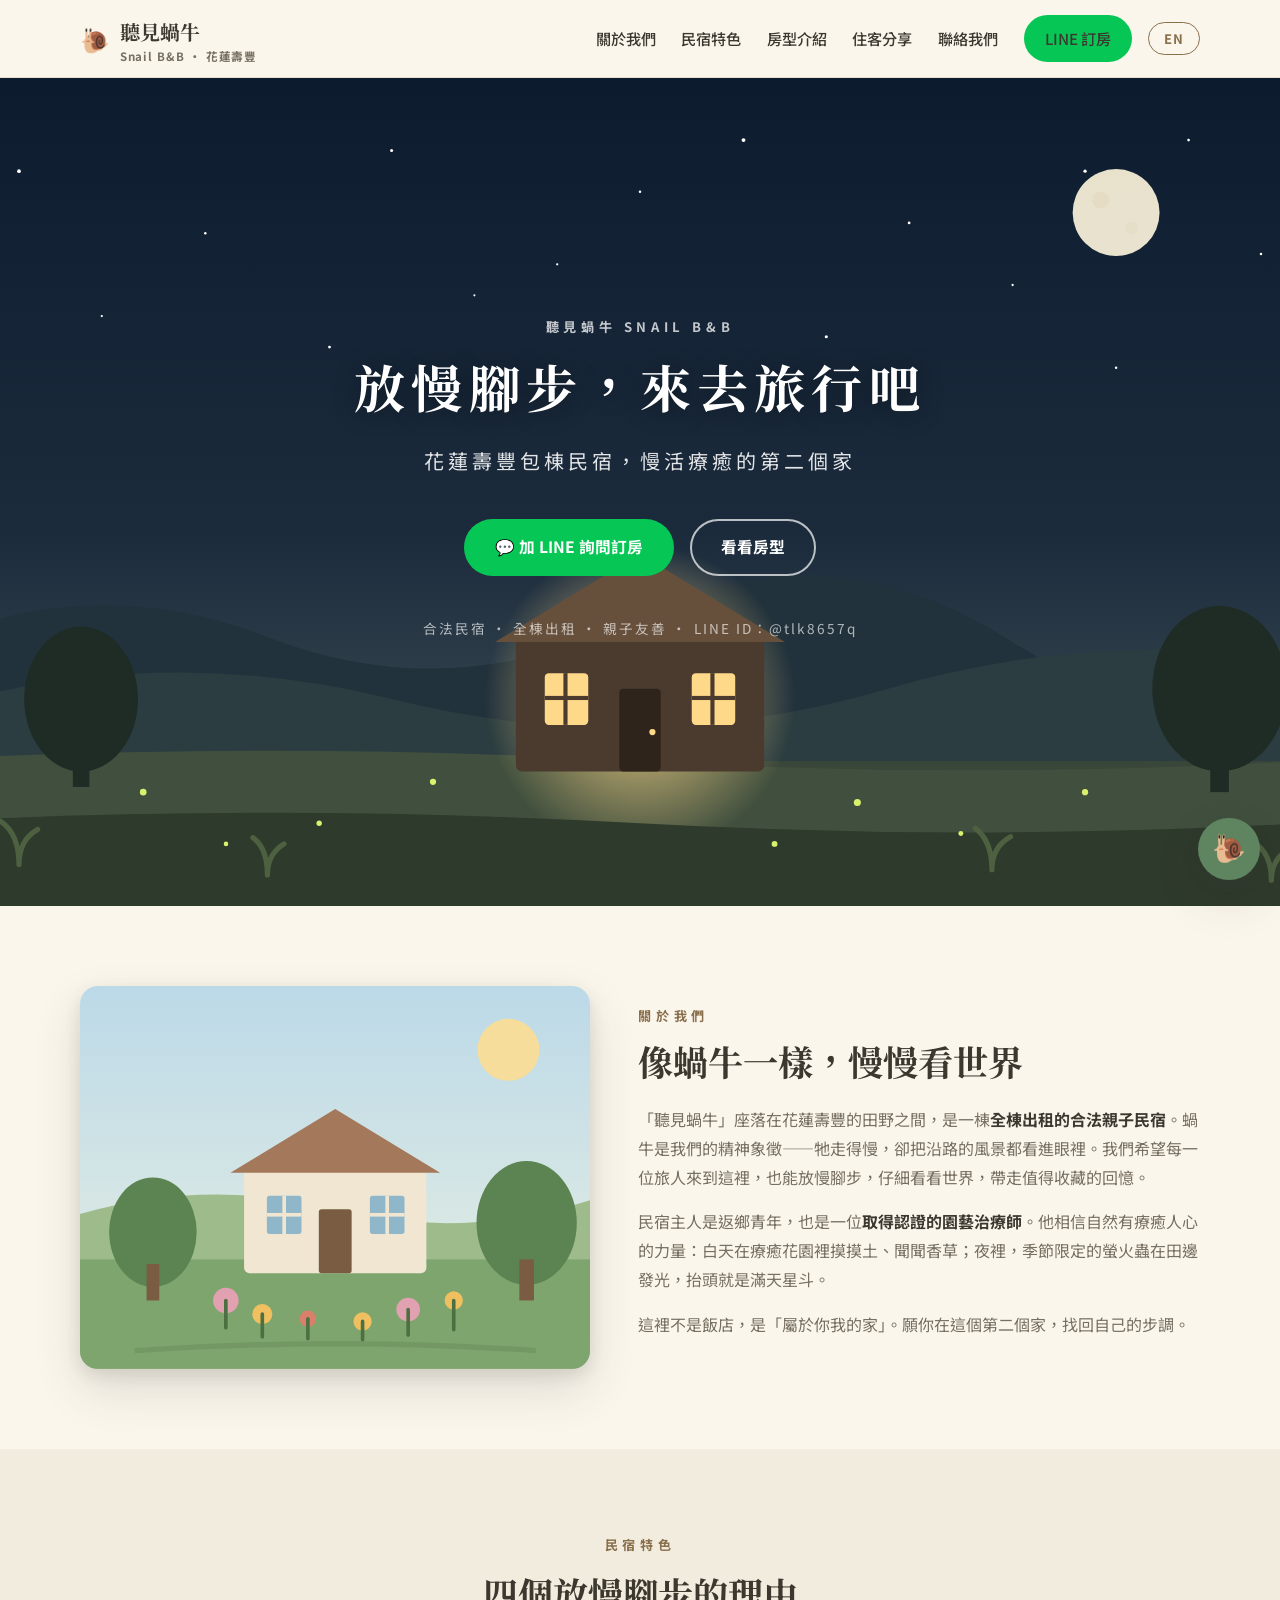
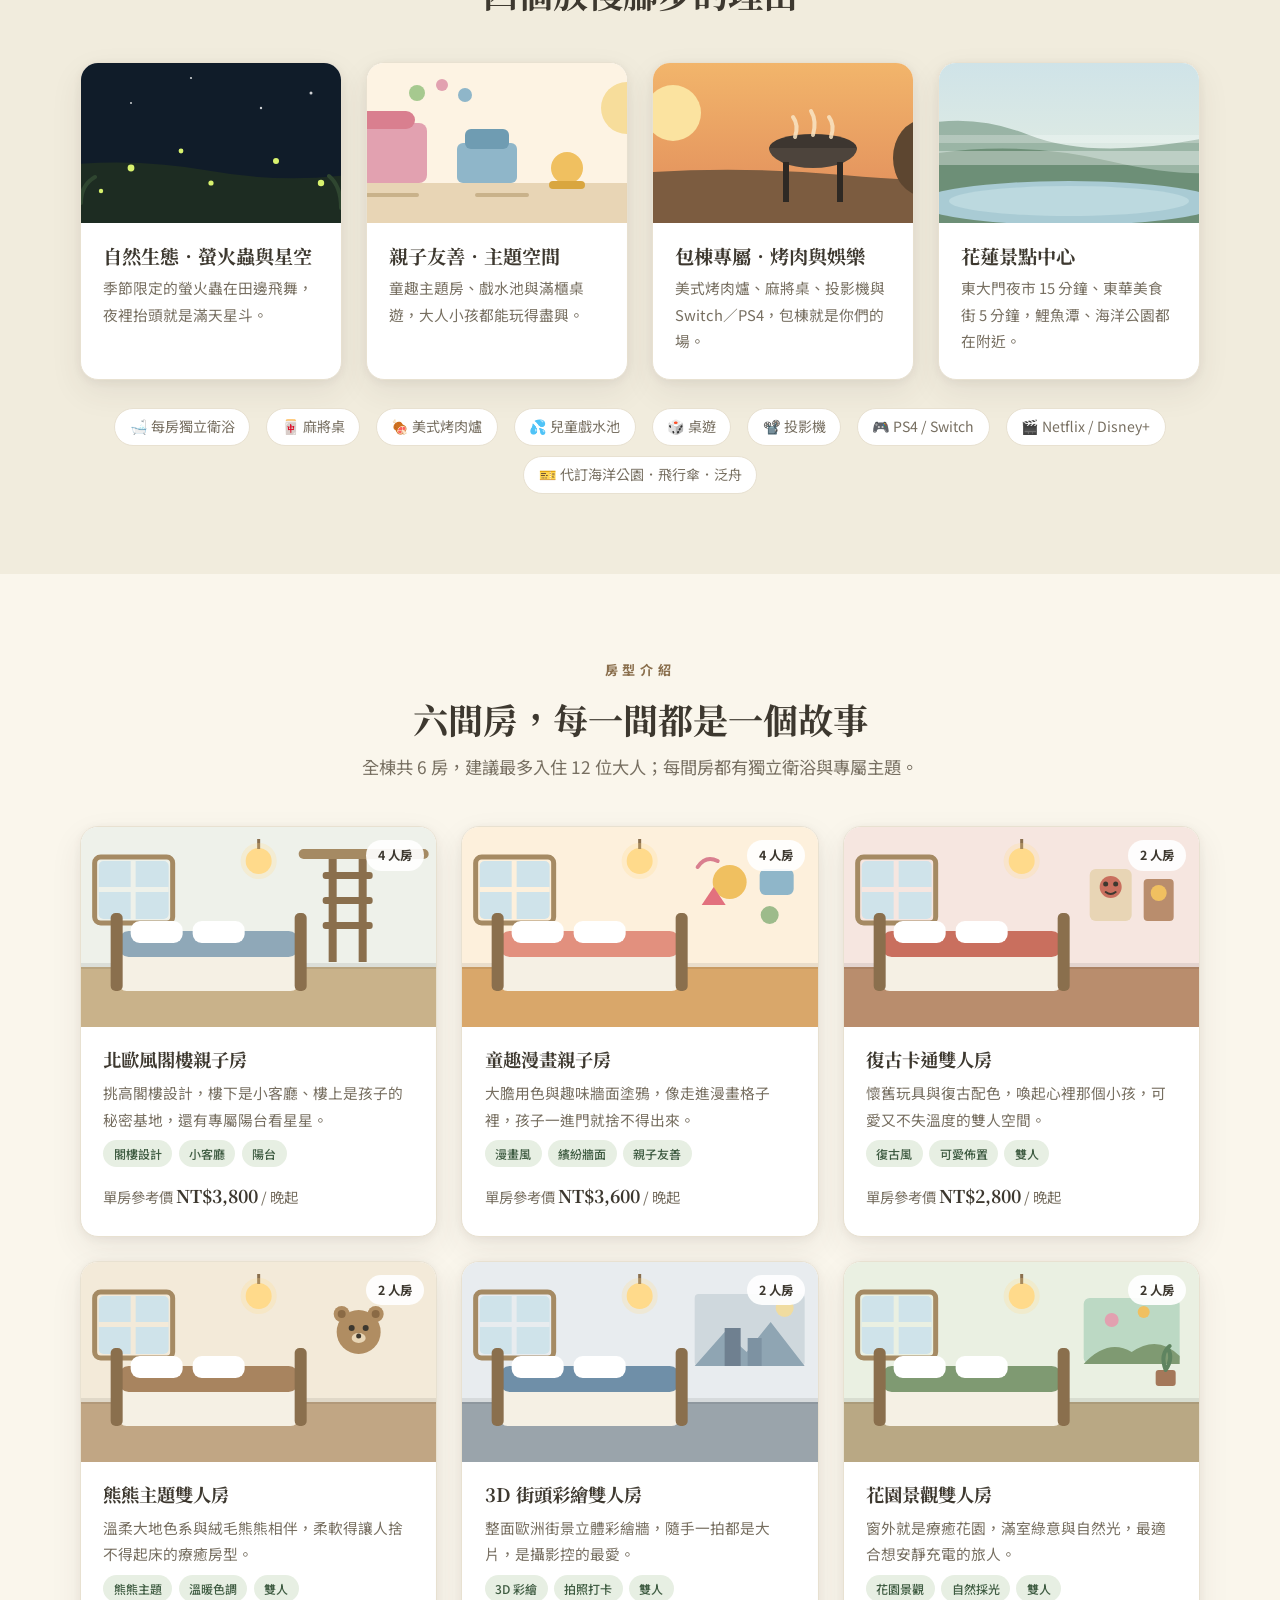
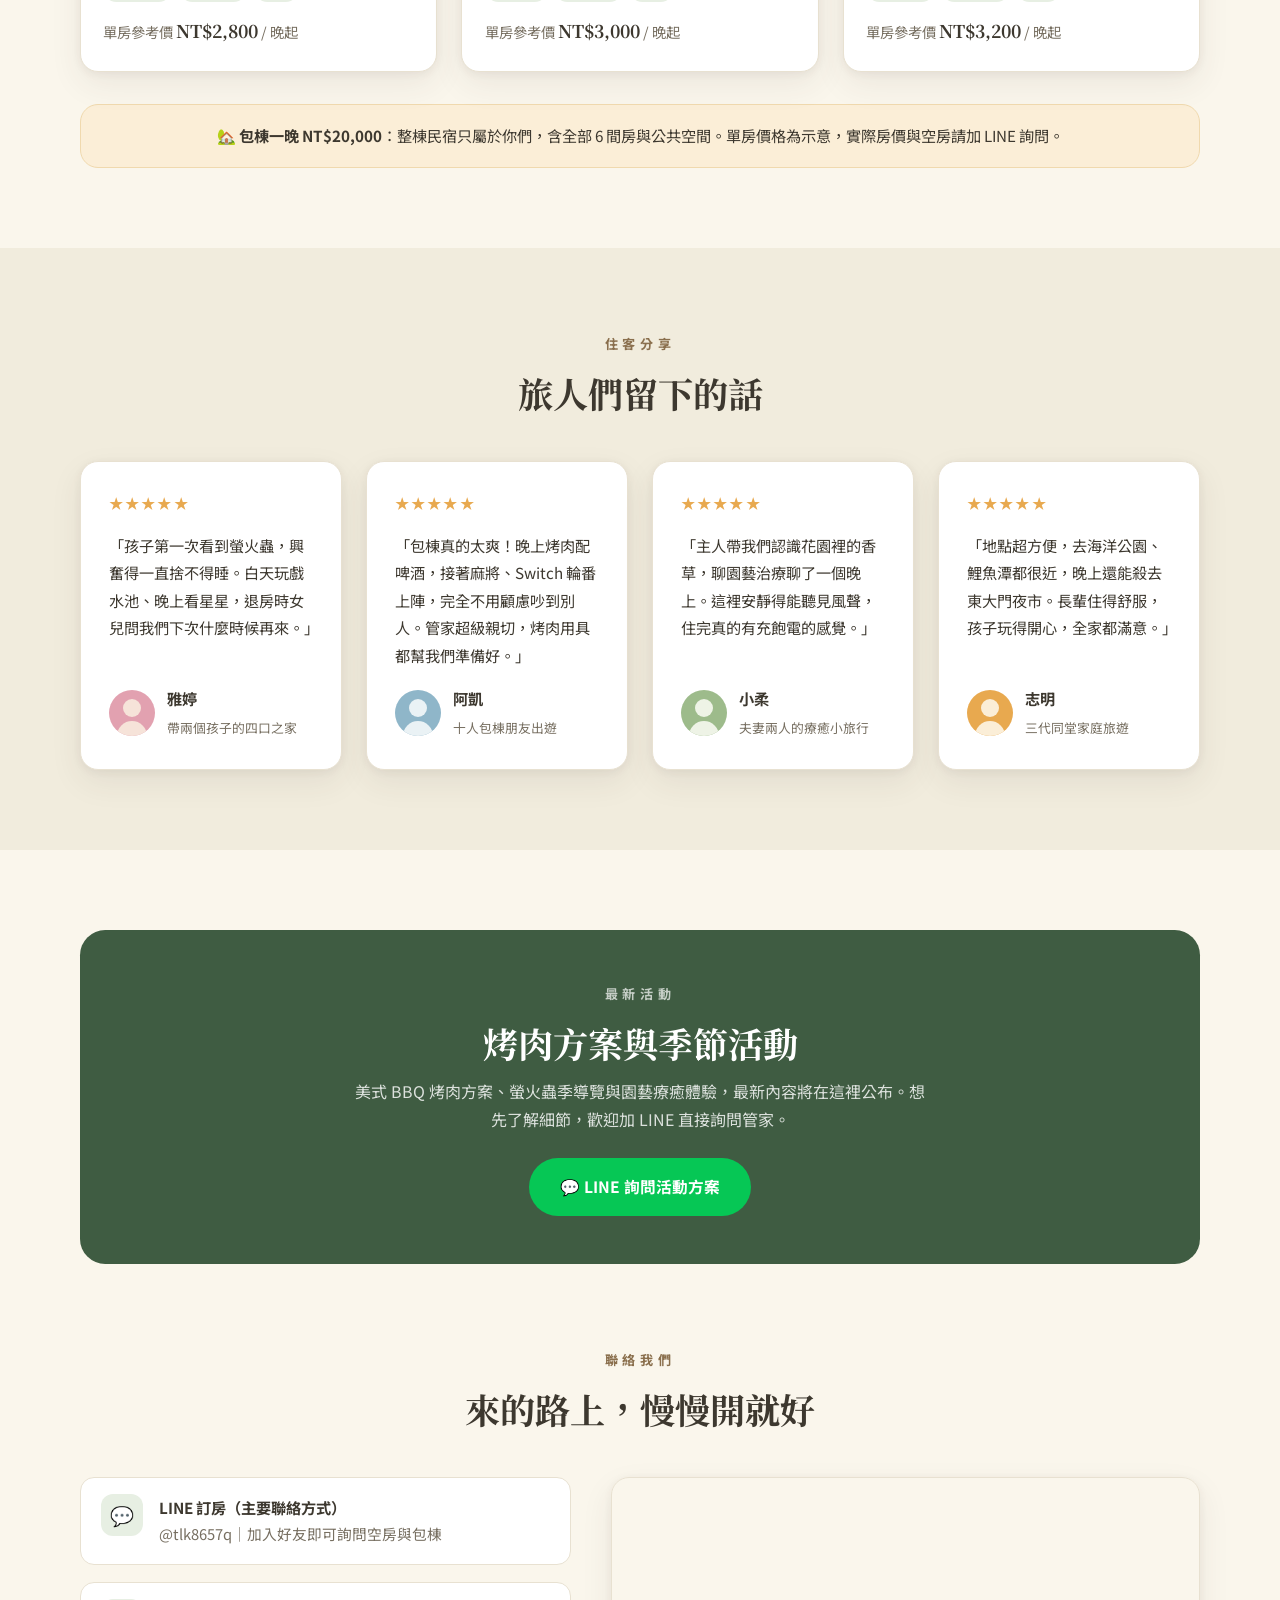
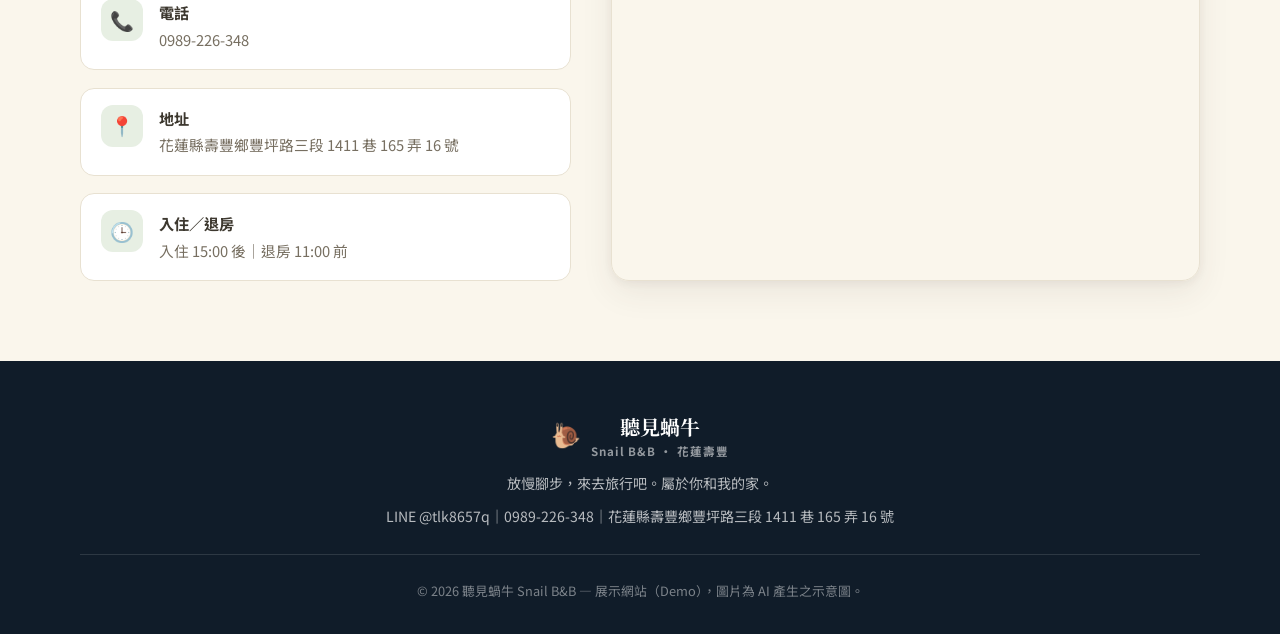
==== commit b8b16710: "Add Gemini-powered assistant, voice chat, and EN/中 site-wide language toggle - api/chat.js: Vercel s" ====
--- a/index.html
+++ b/index.html
@@ -20,15 +20,18 @@
           <span class="brand-mark" aria-hidden="true">🐌</span>
           <span>聽見蝸牛<small>Snail B&amp;B · 花蓮壽豐</small></span>
         </a>
-        <button class="nav-toggle" aria-label="開啟選單" aria-expanded="false">☰</button>
-        <ul class="nav-links">
-          <li><a href="#about">關於我們</a></li>
-          <li><a href="#features">民宿特色</a></li>
-          <li><a href="#rooms">房型介紹</a></li>
-          <li><a href="#reviews">住客分享</a></li>
-          <li><a href="#contact">聯絡我們</a></li>
-          <li><a href="https://line.me/R/ti/p/@tlk8657q" target="_blank" rel="noopener" class="btn btn-line" style="padding:0.5rem 1.2rem">LINE 訂房</a></li>
-        </ul>
+        <div class="nav-actions">
+          <ul class="nav-links">
+            <li><a href="#about" data-i18n="nav.about">關於我們</a></li>
+            <li><a href="#features" data-i18n="nav.features">民宿特色</a></li>
+            <li><a href="#rooms" data-i18n="nav.rooms">房型介紹</a></li>
+            <li><a href="#reviews" data-i18n="nav.reviews">住客分享</a></li>
+            <li><a href="#contact" data-i18n="nav.contact">聯絡我們</a></li>
+            <li><a href="https://line.me/R/ti/p/@tlk8657q" target="_blank" rel="noopener" class="btn btn-line" style="padding:0.5rem 1.2rem" data-i18n="nav.line">LINE 訂房</a></li>
+          </ul>
+          <button id="lang-toggle" class="lang-toggle" aria-label="Switch to English">EN</button>
+          <button class="nav-toggle" aria-label="開啟選單" aria-expanded="false">☰</button>
+        </div>
       </nav>
     </div>
   </header>
@@ -113,14 +116,14 @@
         </svg>
       </div>
       <div class="hero-content container">
-        <span class="eyebrow" style="color:rgba(255,255,255,0.75)">聽見蝸牛 SNAIL B&amp;B</span>
-        <h1>放慢腳步，來去旅行吧</h1>
-        <p class="hero-sub">花蓮壽豐包棟民宿，慢活療癒的第二個家</p>
+        <span class="eyebrow" style="color:rgba(255,255,255,0.75)" data-i18n="hero.eyebrow">聽見蝸牛 SNAIL B&amp;B</span>
+        <h1 data-i18n="hero.title">放慢腳步，來去旅行吧</h1>
+        <p class="hero-sub" data-i18n="hero.sub">花蓮壽豐包棟民宿，慢活療癒的第二個家</p>
         <div class="hero-ctas">
-          <a href="https://line.me/R/ti/p/@tlk8657q" target="_blank" rel="noopener" class="btn btn-line">💬 加 LINE 詢問訂房</a>
-          <a href="#rooms" class="btn btn-outline-light">看看房型</a>
-        </div>
-        <p class="hero-note">合法民宿 · 全棟出租 · 親子友善 · LINE ID：@tlk8657q</p>
+          <a href="https://line.me/R/ti/p/@tlk8657q" target="_blank" rel="noopener" class="btn btn-line" data-i18n="hero.cta1">💬 加 LINE 詢問訂房</a>
+          <a href="#rooms" class="btn btn-outline-light" data-i18n="hero.cta2">看看房型</a>
+        </div>
+        <p class="hero-note" data-i18n="hero.note">合法民宿 · 全棟出租 · 親子友善 · LINE ID：@tlk8657q</p>
       </div>
     </section>
 
@@ -165,11 +168,11 @@
           </svg>
         </div>
         <div class="about-text">
-          <span class="eyebrow">關於我們</span>
-          <h2>像蝸牛一樣，慢慢看世界</h2>
-          <p>「聽見蝸牛」座落在花蓮壽豐的田野之間，是一棟<strong>全棟出租的合法親子民宿</strong>。蝸牛是我們的精神象徵——牠走得慢，卻把沿路的風景都看進眼裡。我們希望每一位旅人來到這裡，也能放慢腳步，仔細看看世界，帶走值得收藏的回憶。</p>
-          <p>民宿主人是返鄉青年，也是一位<strong>取得認證的園藝治療師</strong>。他相信自然有療癒人心的力量：白天在療癒花園裡摸摸土、聞聞香草；夜裡，季節限定的螢火蟲在田邊發光，抬頭就是滿天星斗。</p>
-          <p>這裡不是飯店，是「屬於你我的家」。願你在這個第二個家，找回自己的步調。</p>
+          <span class="eyebrow" data-i18n="about.eyebrow">關於我們</span>
+          <h2 data-i18n="about.title">像蝸牛一樣，慢慢看世界</h2>
+          <p data-i18n="about.p1">「聽見蝸牛」座落在花蓮壽豐的田野之間，是一棟<strong>全棟出租的合法親子民宿</strong>。蝸牛是我們的精神象徵——牠走得慢，卻把沿路的風景都看進眼裡。我們希望每一位旅人來到這裡，也能放慢腳步，仔細看看世界，帶走值得收藏的回憶。</p>
+          <p data-i18n="about.p2">民宿主人是返鄉青年，也是一位<strong>取得認證的園藝治療師</strong>。他相信自然有療癒人心的力量：白天在療癒花園裡摸摸土、聞聞香草；夜裡，季節限定的螢火蟲在田邊發光，抬頭就是滿天星斗。</p>
+          <p data-i18n="about.p3">這裡不是飯店，是「屬於你我的家」。願你在這個第二個家，找回自己的步調。</p>
         </div>
       </div>
     </section>
@@ -178,8 +181,8 @@
     <section class="section section-alt" id="features">
       <div class="container">
         <div class="section-head">
-          <span class="eyebrow">民宿特色</span>
-          <h2>四個放慢腳步的理由</h2>
+          <span class="eyebrow" data-i18n="feat.eyebrow">民宿特色</span>
+          <h2 data-i18n="feat.title">四個放慢腳步的理由</h2>
         </div>
         <div class="feature-grid">
           <article class="feature-card">
@@ -205,8 +208,8 @@
               </svg>
             </div>
             <div class="feature-body">
-              <h3>自然生態．螢火蟲與星空</h3>
-              <p>季節限定的螢火蟲在田邊飛舞，夜裡抬頭就是滿天星斗。</p>
+              <h3 data-i18n="feat.1.title">自然生態．螢火蟲與星空</h3>
+              <p data-i18n="feat.1.desc">季節限定的螢火蟲在田邊飛舞，夜裡抬頭就是滿天星斗。</p>
             </div>
           </article>
 
@@ -228,8 +231,8 @@
               </svg>
             </div>
             <div class="feature-body">
-              <h3>親子友善．主題空間</h3>
-              <p>童趣主題房、戲水池與滿櫃桌遊，大人小孩都能玩得盡興。</p>
+              <h3 data-i18n="feat.2.title">親子友善．主題空間</h3>
+              <p data-i18n="feat.2.desc">童趣主題房、戲水池與滿櫃桌遊，大人小孩都能玩得盡興。</p>
             </div>
           </article>
 
@@ -258,8 +261,8 @@
               </svg>
             </div>
             <div class="feature-body">
-              <h3>包棟專屬．烤肉與娛樂</h3>
-              <p>美式烤肉爐、麻將桌、投影機與 Switch／PS4，包棟就是你們的場。</p>
+              <h3 data-i18n="feat.3.title">包棟專屬．烤肉與娛樂</h3>
+              <p data-i18n="feat.3.desc">美式烤肉爐、麻將桌、投影機與 Switch／PS4，包棟就是你們的場。</p>
             </div>
           </article>
 
@@ -282,22 +285,22 @@
               </svg>
             </div>
             <div class="feature-body">
-              <h3>花蓮景點中心</h3>
-              <p>東大門夜市 15 分鐘、東華美食街 5 分鐘，鯉魚潭、海洋公園都在附近。</p>
+              <h3 data-i18n="feat.4.title">花蓮景點中心</h3>
+              <p data-i18n="feat.4.desc">東大門夜市 15 分鐘、東華美食街 5 分鐘，鯉魚潭、海洋公園都在附近。</p>
             </div>
           </article>
         </div>
 
         <div class="amenity-strip" aria-label="民宿設施">
-          <span class="amenity">🛁 每房獨立衛浴</span>
-          <span class="amenity">🀄 麻將桌</span>
-          <span class="amenity">🍖 美式烤肉爐</span>
-          <span class="amenity">💦 兒童戲水池</span>
-          <span class="amenity">🎲 桌遊</span>
-          <span class="amenity">📽️ 投影機</span>
-          <span class="amenity">🎮 PS4 / Switch</span>
-          <span class="amenity">🎬 Netflix / Disney+</span>
-          <span class="amenity">🎫 代訂海洋公園．飛行傘．泛舟</span>
+          <span class="amenity" data-i18n="amen.bath">🛁 每房獨立衛浴</span>
+          <span class="amenity" data-i18n="amen.mahjong">🀄 麻將桌</span>
+          <span class="amenity" data-i18n="amen.bbq">🍖 美式烤肉爐</span>
+          <span class="amenity" data-i18n="amen.pool">💦 兒童戲水池</span>
+          <span class="amenity" data-i18n="amen.games">🎲 桌遊</span>
+          <span class="amenity" data-i18n="amen.projector">📽️ 投影機</span>
+          <span class="amenity" data-i18n="amen.console">🎮 PS4 / Switch</span>
+          <span class="amenity" data-i18n="amen.stream">🎬 Netflix / Disney+</span>
+          <span class="amenity" data-i18n="amen.tickets">🎫 代訂海洋公園．飛行傘．泛舟</span>
         </div>
       </div>
     </section>
@@ -306,12 +309,12 @@
     <section class="section" id="rooms">
       <div class="container">
         <div class="section-head">
-          <span class="eyebrow">房型介紹</span>
-          <h2>六間房，每一間都是一個故事</h2>
-          <p class="lede">全棟共 6 房，建議最多入住 12 位大人；每間房都有獨立衛浴與專屬主題。</p>
+          <span class="eyebrow" data-i18n="rooms.eyebrow">房型介紹</span>
+          <h2 data-i18n="rooms.title">六間房，每一間都是一個故事</h2>
+          <p class="lede" data-i18n="rooms.lede">全棟共 6 房，建議最多入住 12 位大人；每間房都有獨立衛浴與專屬主題。</p>
         </div>
         <div class="room-grid" id="room-grid"></div>
-        <div class="rooms-note">
+        <div class="rooms-note" data-i18n="rooms.note">
           🏡 <strong>包棟一晚 NT$20,000</strong>：整棟民宿只屬於你們，含全部 6 間房與公共空間。單房價格為示意，實際房價與空房請加 LINE 詢問。
         </div>
       </div>
@@ -321,8 +324,8 @@
     <section class="section section-alt" id="reviews">
       <div class="container">
         <div class="section-head">
-          <span class="eyebrow">住客分享</span>
-          <h2>旅人們留下的話</h2>
+          <span class="eyebrow" data-i18n="rev.eyebrow">住客分享</span>
+          <h2 data-i18n="rev.title">旅人們留下的話</h2>
         </div>
         <div class="testimonial-grid" id="testimonial-grid"></div>
       </div>
@@ -332,10 +335,10 @@
     <section class="section" id="events">
       <div class="container">
         <div class="events-band">
-          <span class="eyebrow" style="color:rgba(255,255,255,0.7)">最新活動</span>
-          <h2>烤肉方案與季節活動</h2>
-          <p>美式 BBQ 烤肉方案、螢火蟲季導覽與園藝療癒體驗，最新內容將在這裡公布。想先了解細節，歡迎加 LINE 直接詢問管家。</p>
-          <a href="https://line.me/R/ti/p/@tlk8657q" target="_blank" rel="noopener" class="btn btn-line">💬 LINE 詢問活動方案</a>
+          <span class="eyebrow" style="color:rgba(255,255,255,0.7)" data-i18n="events.eyebrow">最新活動</span>
+          <h2 data-i18n="events.title">烤肉方案與季節活動</h2>
+          <p data-i18n="events.desc">美式 BBQ 烤肉方案、螢火蟲季導覽與園藝療癒體驗，最新內容將在這裡公布。想先了解細節，歡迎加 LINE 直接詢問管家。</p>
+          <a href="https://line.me/R/ti/p/@tlk8657q" target="_blank" rel="noopener" class="btn btn-line" data-i18n="events.cta">💬 LINE 詢問活動方案</a>
         </div>
       </div>
     </section>
@@ -344,37 +347,37 @@
     <section class="section" id="contact" style="padding-top:0">
       <div class="container">
         <div class="section-head">
-          <span class="eyebrow">聯絡我們</span>
-          <h2>來的路上，慢慢開就好</h2>
+          <span class="eyebrow" data-i18n="contact.eyebrow">聯絡我們</span>
+          <h2 data-i18n="contact.title">來的路上，慢慢開就好</h2>
         </div>
         <div class="contact-grid">
           <div class="contact-info">
             <div class="contact-item">
               <div class="contact-icon" aria-hidden="true">💬</div>
               <div>
-                <strong>LINE 訂房（主要聯絡方式）</strong>
-                <p><a href="https://line.me/R/ti/p/@tlk8657q" target="_blank" rel="noopener">@tlk8657q</a>｜加入好友即可詢問空房與包棟</p>
+                <strong data-i18n="contact.line.t">LINE 訂房（主要聯絡方式）</strong>
+                <p data-i18n="contact.line.d"><a href="https://line.me/R/ti/p/@tlk8657q" target="_blank" rel="noopener">@tlk8657q</a>｜加入好友即可詢問空房與包棟</p>
               </div>
             </div>
             <div class="contact-item">
               <div class="contact-icon" aria-hidden="true">📞</div>
               <div>
-                <strong>電話</strong>
+                <strong data-i18n="contact.phone.t">電話</strong>
                 <p><a href="tel:0989226348">0989-226-348</a></p>
               </div>
             </div>
             <div class="contact-item">
               <div class="contact-icon" aria-hidden="true">📍</div>
               <div>
-                <strong>地址</strong>
-                <p>花蓮縣壽豐鄉豐坪路三段 1411 巷 165 弄 16 號</p>
+                <strong data-i18n="contact.addr.t">地址</strong>
+                <p data-i18n="contact.addr.d">花蓮縣壽豐鄉豐坪路三段 1411 巷 165 弄 16 號</p>
               </div>
             </div>
             <div class="contact-item">
               <div class="contact-icon" aria-hidden="true">🕒</div>
               <div>
-                <strong>入住／退房</strong>
-                <p>入住 15:00 後｜退房 11:00 前</p>
+                <strong data-i18n="contact.time.t">入住／退房</strong>
+                <p data-i18n="contact.time.d">入住 15:00 後｜退房 11:00 前</p>
               </div>
             </div>
           </div>
@@ -397,14 +400,15 @@
         <span class="brand-mark" aria-hidden="true">🐌</span>
         <span>聽見蝸牛<small>Snail B&amp;B · 花蓮壽豐</small></span>
       </a>
-      <p>放慢腳步，來去旅行吧。屬於你和我的家。</p>
-      <p style="margin-top:0.5rem">LINE @tlk8657q｜0989-226-348｜花蓮縣壽豐鄉豐坪路三段 1411 巷 165 弄 16 號</p>
+      <p data-i18n="footer.tag">放慢腳步，來去旅行吧。屬於你和我的家。</p>
+      <p style="margin-top:0.5rem" data-i18n="footer.info">LINE @tlk8657q｜0989-226-348｜花蓮縣壽豐鄉豐坪路三段 1411 巷 165 弄 16 號</p>
       <div class="footer-meta">
-        © <span id="year"></span> 聽見蝸牛 Snail B&amp;B — 展示網站（Demo），圖片為 AI 產生之示意圖。
+        © <span id="year"></span> <span data-i18n="footer.meta">聽見蝸牛 Snail B&amp;B — 展示網站（Demo），圖片為 AI 產生之示意圖。</span>
       </div>
     </div>
   </footer>
 
+  <script src="js/i18n.js"></script>
   <script src="js/main.js"></script>
   <script src="js/assistant.js"></script>
 </body>
--- a/css/style.css
+++ b/css/style.css
@@ -128,6 +128,8 @@
 .nav-links a { color: var(--ink); font-weight: 500; font-size: 0.95rem; }
 .nav-links a:hover { color: var(--green); }
 
+.nav-actions { display: flex; align-items: center; gap: 1rem; }
+
 .nav-toggle {
   display: none;
   background: none;
@@ -136,6 +138,23 @@
   cursor: pointer;
   color: var(--ink);
 }
+
+.lang-toggle {
+  font-family: var(--font-body);
+  font-size: 0.82rem;
+  font-weight: 700;
+  letter-spacing: 0.06em;
+  padding: 0.4rem 0.95rem;
+  border-radius: 999px;
+  border: 1.5px solid var(--wood);
+  background: transparent;
+  color: var(--wood);
+  cursor: pointer;
+  transition: all 0.15s ease;
+  white-space: nowrap;
+}
+
+.lang-toggle:hover { background: var(--wood); color: #fff; }
 
 /* ---------- Hero：星空夜景 ---------- */
 
@@ -575,7 +594,44 @@
 
 .chatbot-chips button:hover { border-color: var(--green); background: var(--green-soft); }
 
+.chatbot-tts {
+  margin-left: 0.25rem;
+  background: none;
+  border: none;
+  color: rgba(255, 255, 255, 0.8);
+  font-size: 1.1rem;
+  cursor: pointer;
+  padding: 0.25rem;
+}
+.chatbot-tts:hover { color: #fff; }
+.chatbot-tts[aria-pressed="true"] { color: var(--amber); }
+
 .chatbot-input { display: flex; gap: 0.5rem; padding: 0.75rem 1rem 1rem; background: var(--card); }
+
+.chatbot-mic {
+  width: 42px;
+  height: 42px;
+  flex-shrink: 0;
+  border-radius: 50%;
+  border: 1.5px solid var(--line);
+  background: var(--cream);
+  font-size: 1.1rem;
+  cursor: pointer;
+  transition: all 0.15s ease;
+}
+
+.chatbot-mic:hover { border-color: var(--green); background: var(--green-soft); }
+
+.chatbot-mic.recording {
+  background: #d9534f;
+  border-color: #d9534f;
+  animation: mic-pulse 1.2s infinite;
+}
+
+@keyframes mic-pulse {
+  0%, 100% { box-shadow: 0 0 0 0 rgba(217, 83, 79, 0.5); }
+  50% { box-shadow: 0 0 0 9px rgba(217, 83, 79, 0); }
+}
 
 .chatbot-input input {
   flex: 1;
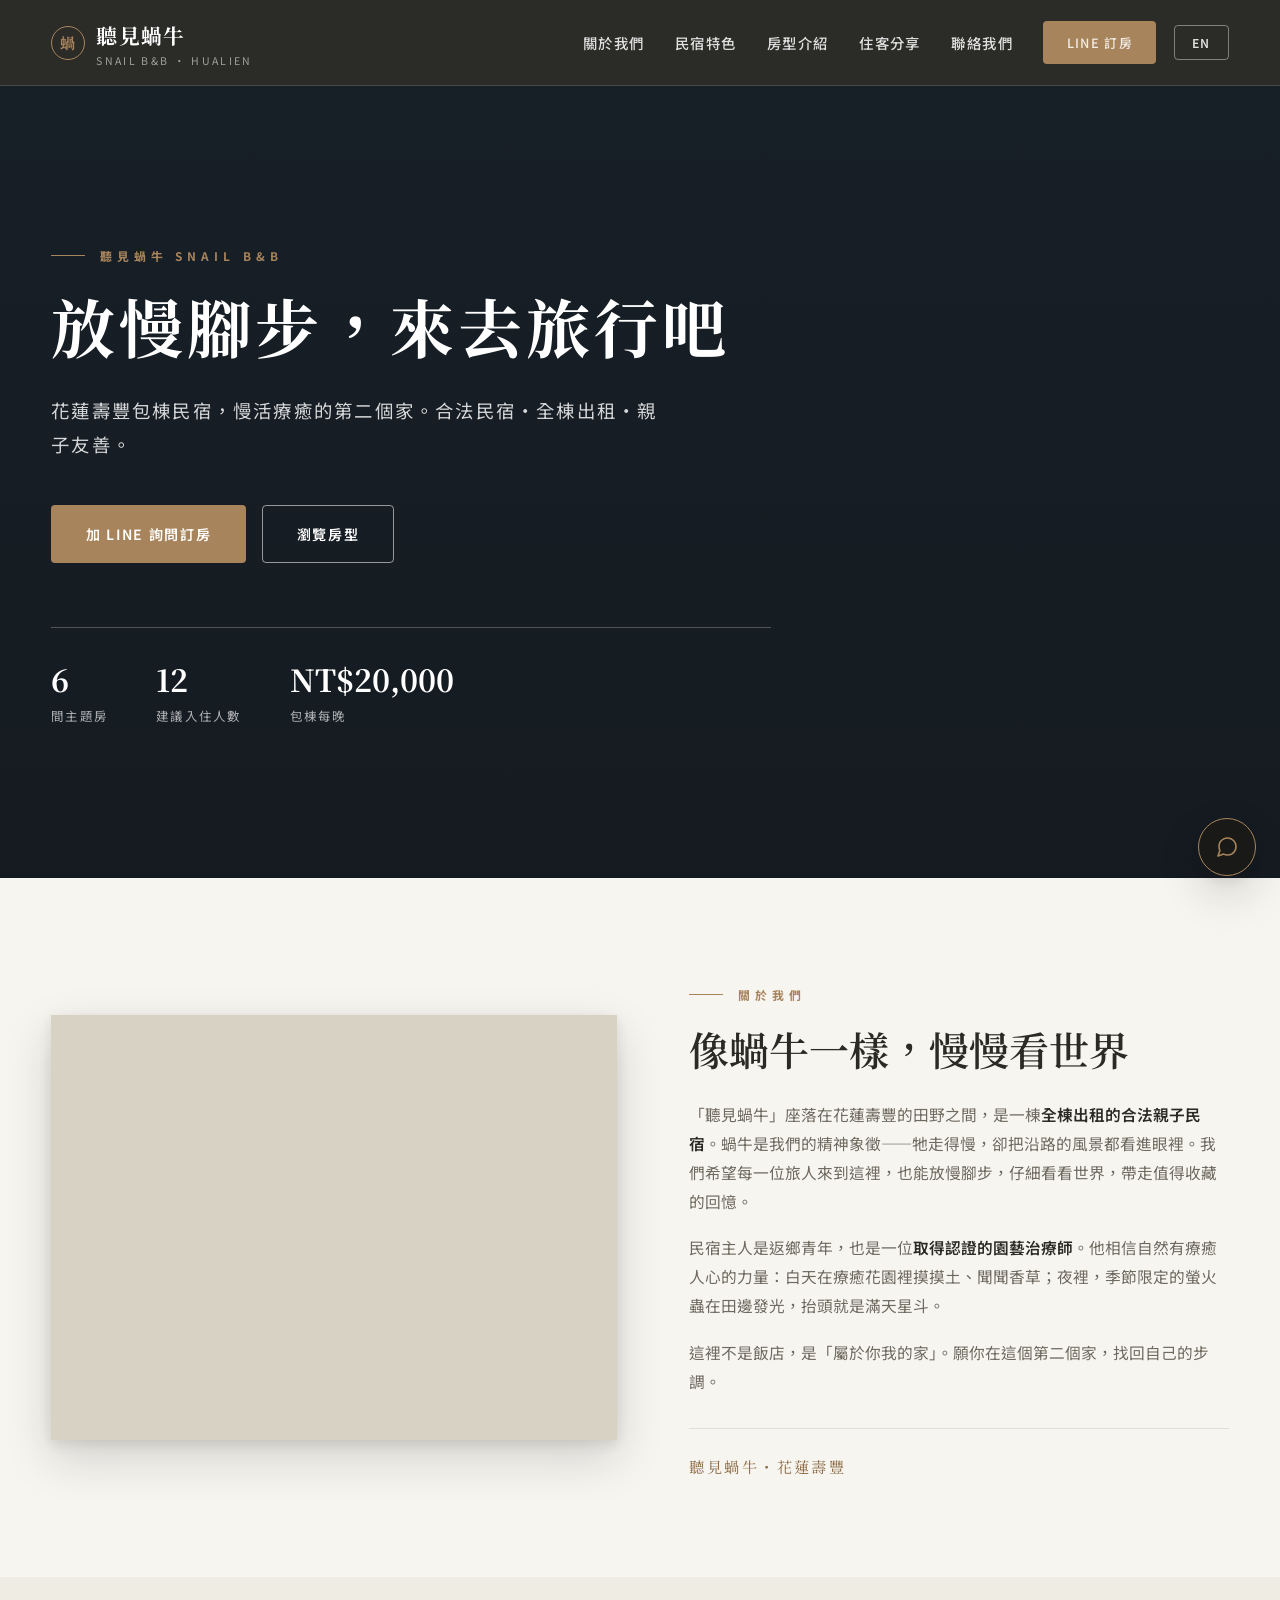
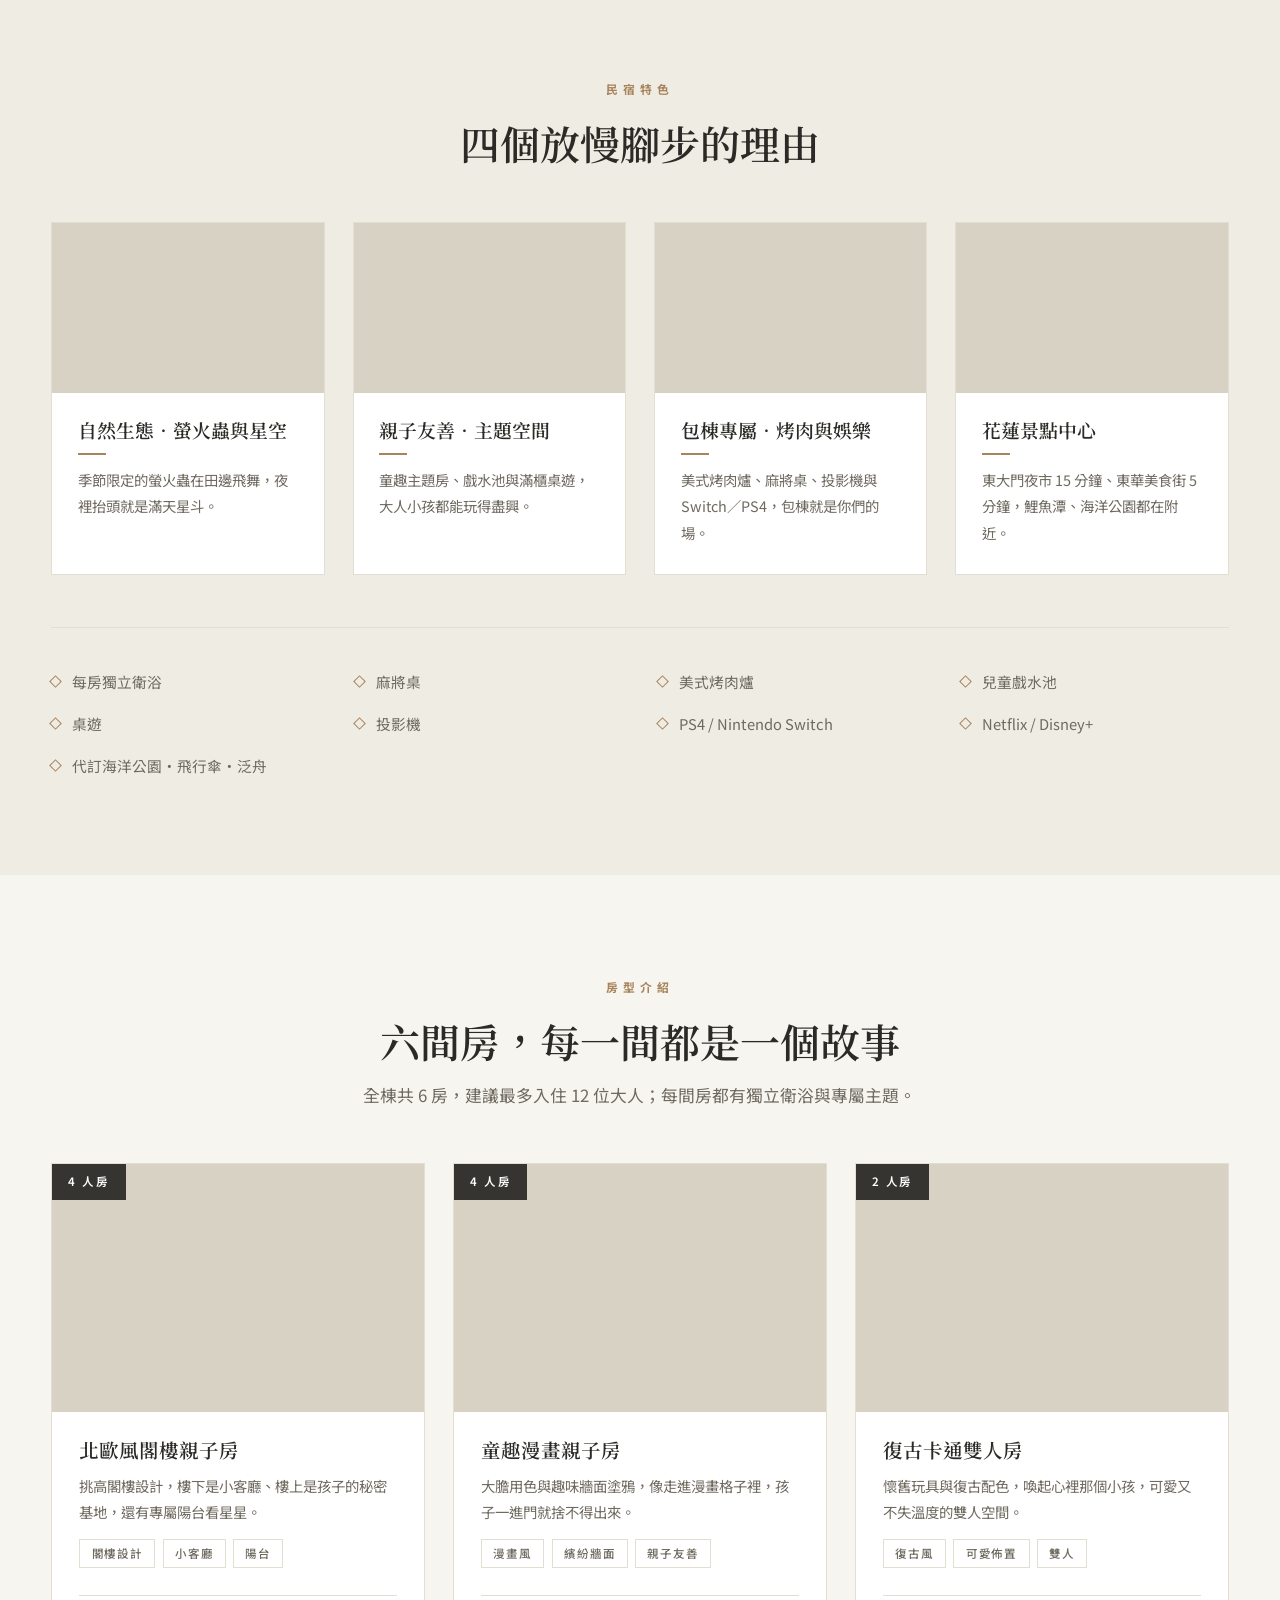
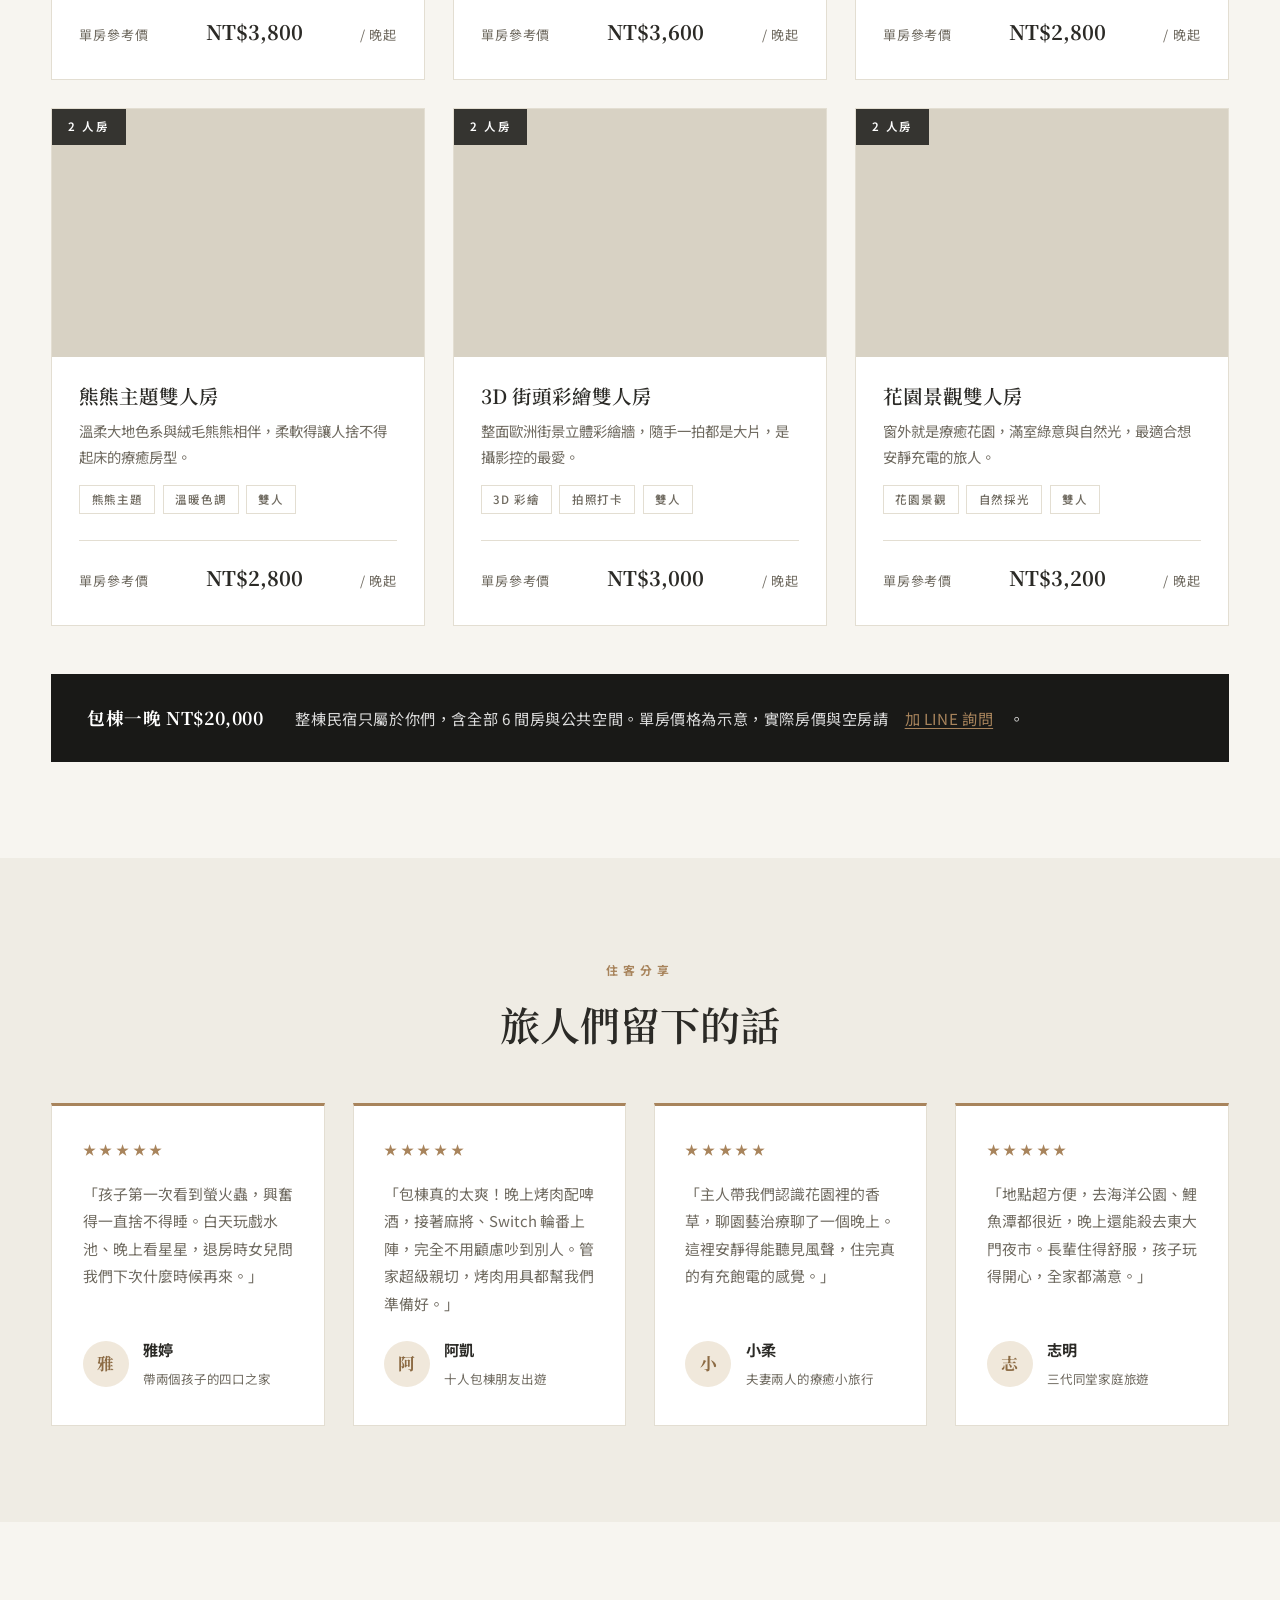
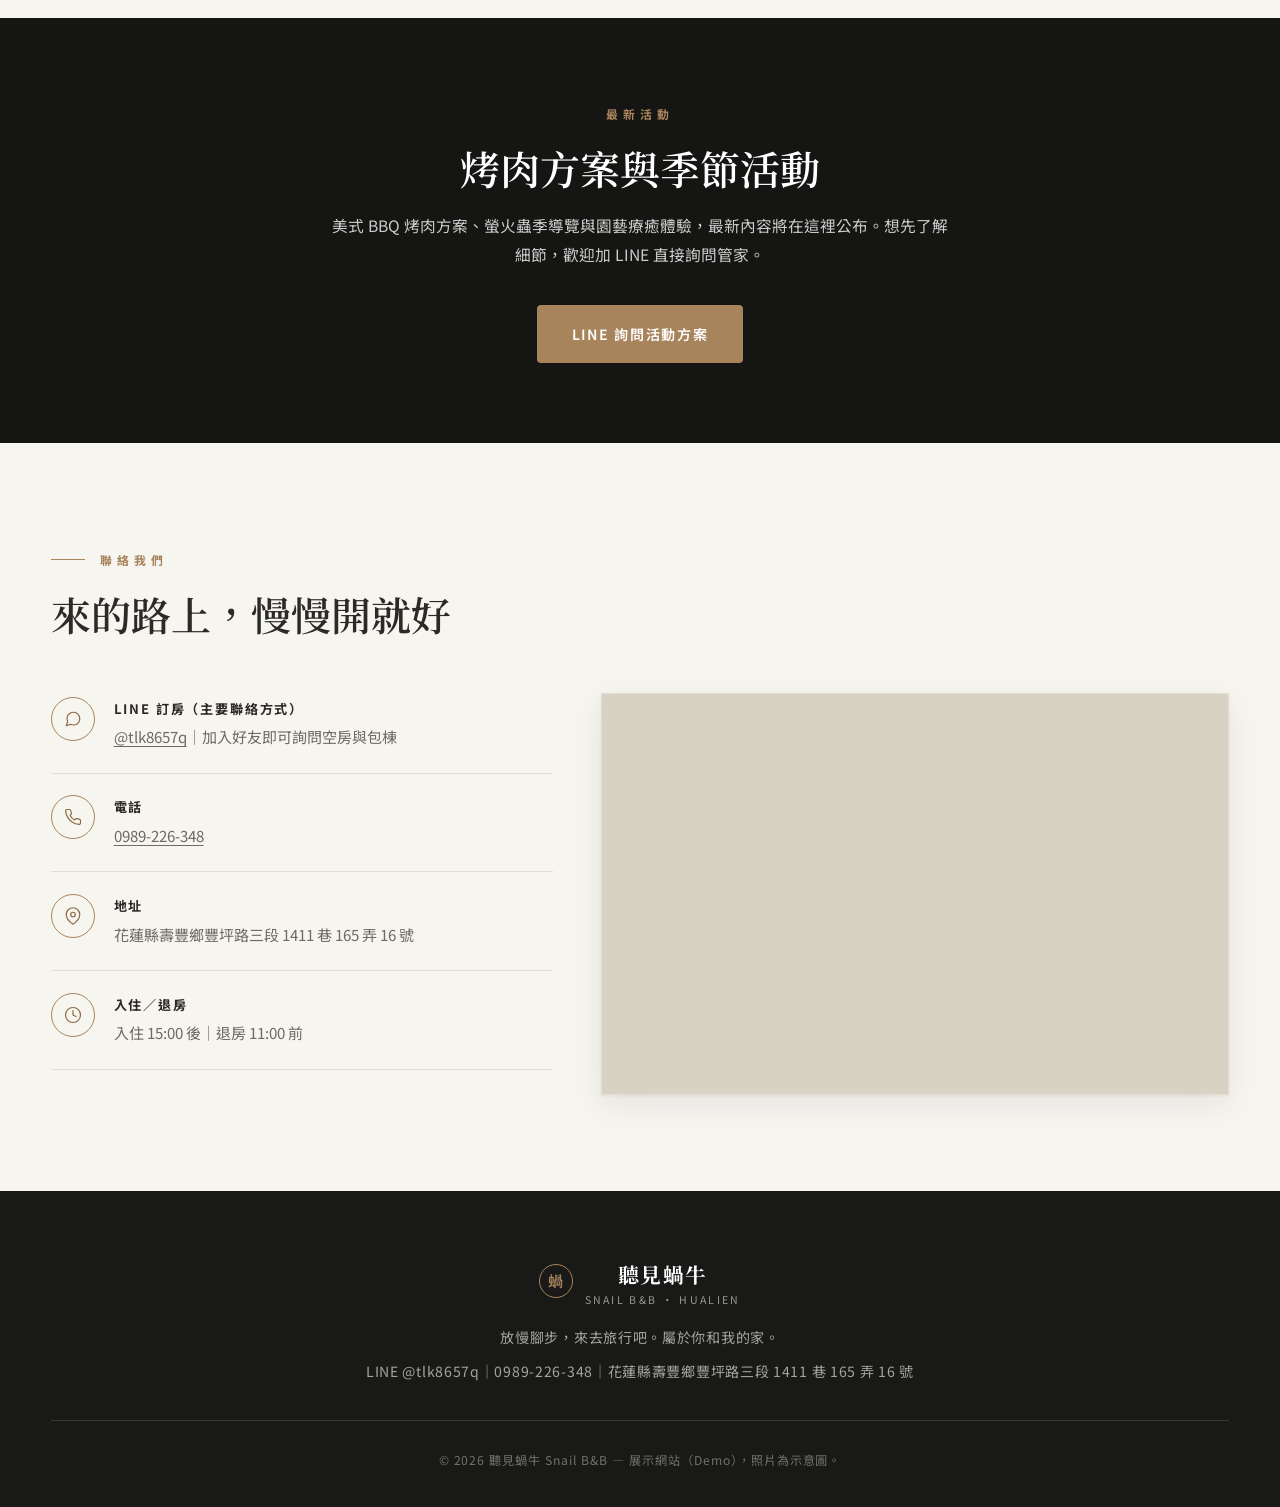
==== commit 901eb5ab: "Redesign with professional real-estate theme and photographic imagery Complete visual overhaul repla" ====
--- a/index.html
+++ b/index.html
@@ -5,10 +5,10 @@
   <meta name="viewport" content="width=device-width, initial-scale=1.0">
   <title>聽見蝸牛 Snail B&B｜花蓮壽豐包棟民宿</title>
   <meta name="description" content="聽見蝸牛 Snail B&B — 花蓮壽豐包棟親子民宿。放慢腳步，像蝸牛一樣慢慢旅行；螢火蟲、星空、園藝療癒，慢活療癒的第二個家。">
-  <link rel="icon" href="data:image/svg+xml,<svg xmlns='http://www.w3.org/2000/svg' viewBox='0 0 100 100'><text y='.9em' font-size='90'>🐌</text></svg>">
+  <link rel="icon" href="data:image/svg+xml,<svg xmlns='http://www.w3.org/2000/svg' viewBox='0 0 100 100'><circle cx='50' cy='50' r='46' fill='%23191917'/><text x='50' y='66' text-anchor='middle' font-size='44' fill='%23a8845c' font-family='serif'>蝸</text></svg>">
   <link rel="preconnect" href="https://fonts.googleapis.com">
   <link rel="preconnect" href="https://fonts.gstatic.com" crossorigin>
-  <link href="https://fonts.googleapis.com/css2?family=Noto+Serif+TC:wght@500;700&family=Noto+Sans+TC:wght@400;500;700&display=swap" rel="stylesheet">
+  <link href="https://fonts.googleapis.com/css2?family=Noto+Serif+TC:wght@500;600;700&family=Noto+Sans+TC:wght@400;500;600&display=swap" rel="stylesheet">
   <link rel="stylesheet" href="css/style.css">
 </head>
 <body>
@@ -17,8 +17,8 @@
     <div class="container">
       <nav class="nav" aria-label="主選單">
         <a class="brand" href="#top">
-          <span class="brand-mark" aria-hidden="true">🐌</span>
-          <span>聽見蝸牛<small>Snail B&amp;B · 花蓮壽豐</small></span>
+          <span class="brand-mark" aria-hidden="true">蝸</span>
+          <span>聽見蝸牛<small>Snail B&amp;B · Hualien</small></span>
         </a>
         <div class="nav-actions">
           <ul class="nav-links">
@@ -27,7 +27,7 @@
             <li><a href="#rooms" data-i18n="nav.rooms">房型介紹</a></li>
             <li><a href="#reviews" data-i18n="nav.reviews">住客分享</a></li>
             <li><a href="#contact" data-i18n="nav.contact">聯絡我們</a></li>
-            <li><a href="https://line.me/R/ti/p/@tlk8657q" target="_blank" rel="noopener" class="btn btn-line" style="padding:0.5rem 1.2rem" data-i18n="nav.line">LINE 訂房</a></li>
+            <li><a href="https://line.me/R/ti/p/@tlk8657q" target="_blank" rel="noopener" class="btn btn-line" data-i18n="nav.line">LINE 訂房</a></li>
           </ul>
           <button id="lang-toggle" class="lang-toggle" aria-label="Switch to English">EN</button>
           <button class="nav-toggle" aria-label="開啟選單" aria-expanded="false">☰</button>
@@ -38,134 +38,33 @@
 
   <main id="top">
 
-    <!-- ===== Hero：鄉間星空夜景 ===== -->
+    <!-- ===== Hero ===== -->
     <section class="hero">
-      <div class="hero-scene" aria-hidden="true">
-        <!-- 待替換：AI 生成圖 — 黃昏星空下的鄉間民宿，窗內暖光，前景花園（台灣東部田園感） -->
-        <svg viewBox="0 0 1440 800" preserveAspectRatio="xMidYMid slice" xmlns="http://www.w3.org/2000/svg">
-          <defs>
-            <linearGradient id="sky" x1="0" y1="0" x2="0" y2="1">
-              <stop offset="0" stop-color="#0d1b2e"/>
-              <stop offset="0.55" stop-color="#1b2b3c"/>
-              <stop offset="0.85" stop-color="#3a4a52"/>
-              <stop offset="1" stop-color="#5b5f52"/>
-            </linearGradient>
-            <radialGradient id="window-glow" cx="0.5" cy="0.5" r="0.5">
-              <stop offset="0" stop-color="#ffd98a" stop-opacity="0.9"/>
-              <stop offset="1" stop-color="#ffd98a" stop-opacity="0"/>
-            </radialGradient>
-          </defs>
-          <rect width="1440" height="800" fill="url(#sky)"/>
-          <!-- 星星 -->
-          <g fill="#fff">
-            <circle class="star-twinkle" cx="120" cy="90" r="1.8"/><circle class="star-twinkle" cx="300" cy="150" r="1.2"/>
-            <circle class="star-twinkle" cx="480" cy="70" r="1.5"/><circle class="star-twinkle" cx="640" cy="180" r="1.1"/>
-            <circle class="star-twinkle" cx="820" cy="60" r="1.9"/><circle class="star-twinkle" cx="980" cy="140" r="1.3"/>
-            <circle class="star-twinkle" cx="1150" cy="90" r="1.6"/><circle class="star-twinkle" cx="1320" cy="170" r="1.2"/>
-            <circle class="star-twinkle" cx="200" cy="230" r="1.1"/><circle class="star-twinkle" cx="420" cy="260" r="1.4"/>
-            <circle class="star-twinkle" cx="720" cy="110" r="1.2"/><circle class="star-twinkle" cx="900" cy="250" r="1.5"/>
-            <circle class="star-twinkle" cx="1080" cy="200" r="1.1"/><circle class="star-twinkle" cx="1250" cy="60" r="1.3"/>
-            <circle class="star-twinkle" cx="60" cy="180" r="1.4"/><circle class="star-twinkle" cx="1400" cy="120" r="1.5"/>
-            <circle class="star-twinkle" cx="560" cy="210" r="1"/><circle class="star-twinkle" cx="1180" cy="280" r="1.2"/>
-          </g>
-          <!-- 月亮 -->
-          <circle cx="1180" cy="130" r="42" fill="#f4ecd6" opacity="0.95"/>
-          <circle cx="1165" cy="118" r="8" fill="#e3d9bd" opacity="0.6"/>
-          <circle cx="1195" cy="145" r="6" fill="#e3d9bd" opacity="0.5"/>
-          <!-- 遠山（海岸山脈） -->
-          <path d="M0 560 Q 180 470 360 540 T 720 520 T 1080 545 T 1440 500 V 800 H 0 Z" fill="#22323c"/>
-          <path d="M0 620 Q 240 540 480 600 T 960 590 T 1440 580 V 800 H 0 Z" fill="#2b3d40"/>
-          <!-- 田野 -->
-          <rect y="660" width="1440" height="140" fill="#39463a"/>
-          <path d="M0 660 Q 360 640 720 660 T 1440 655 V 800 H 0 Z" fill="#41503e"/>
-          <!-- 樹 -->
-          <g fill="#1f2c26">
-            <ellipse cx="180" cy="600" rx="55" ry="70"/><rect x="172" y="640" width="16" height="45"/>
-            <ellipse cx="1280" cy="590" rx="65" ry="80"/><rect x="1271" y="640" width="18" height="50"/>
-            <ellipse cx="1390" cy="620" rx="45" ry="55"/><rect x="1383" y="655" width="14" height="35"/>
-          </g>
-          <!-- 民宿主體 -->
-          <g>
-            <circle cx="720" cy="600" r="150" fill="url(#window-glow)"/>
-            <rect x="600" y="540" width="240" height="130" rx="6" fill="#4a3b2e"/>
-            <path d="M580 545 L 720 460 L 860 545 Z" fill="#66503c"/>
-            <rect x="628" y="575" width="42" height="50" rx="4" fill="#ffd98a"/>
-            <rect x="770" y="575" width="42" height="50" rx="4" fill="#ffd98a"/>
-            <rect x="700" y="590" width="40" height="80" rx="4" fill="#2e241b"/>
-            <circle cx="732" cy="632" r="3" fill="#ffd98a"/>
-            <rect x="646" y="575" width="4" height="50" fill="#4a3b2e"/><rect x="628" y="597" width="42" height="4" fill="#4a3b2e"/>
-            <rect x="788" y="575" width="4" height="50" fill="#4a3b2e"/><rect x="770" y="597" width="42" height="4" fill="#4a3b2e"/>
-          </g>
-          <!-- 前景花園 -->
-          <g>
-            <path d="M0 720 Q 360 700 720 720 T 1440 715 V 800 H 0 Z" fill="#2e3a2c"/>
-            <g stroke="#4d6141" stroke-width="5" stroke-linecap="round" fill="none">
-              <path d="M120 760 q0 -30 -18 -42 M120 760 q0 -24 18 -34"/>
-              <path d="M360 770 q0 -26 -14 -36 M360 770 q0 -20 16 -30"/>
-              <path d="M1060 765 q0 -28 -16 -40 M1060 765 q0 -22 18 -32"/>
-              <path d="M1330 775 q0 -24 -14 -34 M1330 775 q0 -18 14 -28"/>
-            </g>
-          </g>
-          <!-- 螢火蟲 -->
-          <g fill="#d8f26e">
-            <circle class="firefly" cx="240" cy="690" r="3.2"/><circle class="firefly" cx="410" cy="720" r="2.6"/>
-            <circle class="firefly" cx="520" cy="680" r="3"/><circle class="firefly" cx="930" cy="700" r="3.4"/>
-            <circle class="firefly" cx="1030" cy="730" r="2.4"/><circle class="firefly" cx="1150" cy="690" r="3"/>
-            <circle class="firefly" cx="320" cy="740" r="2.2"/><circle class="firefly" cx="850" cy="740" r="2.8"/>
-          </g>
-        </svg>
-      </div>
-      <div class="hero-content container">
-        <span class="eyebrow" style="color:rgba(255,255,255,0.75)" data-i18n="hero.eyebrow">聽見蝸牛 SNAIL B&amp;B</span>
-        <h1 data-i18n="hero.title">放慢腳步，來去旅行吧</h1>
-        <p class="hero-sub" data-i18n="hero.sub">花蓮壽豐包棟民宿，慢活療癒的第二個家</p>
-        <div class="hero-ctas">
-          <a href="https://line.me/R/ti/p/@tlk8657q" target="_blank" rel="noopener" class="btn btn-line" data-i18n="hero.cta1">💬 加 LINE 詢問訂房</a>
-          <a href="#rooms" class="btn btn-outline-light" data-i18n="hero.cta2">看看房型</a>
-        </div>
-        <p class="hero-note" data-i18n="hero.note">合法民宿 · 全棟出租 · 親子友善 · LINE ID：@tlk8657q</p>
+      <div class="container">
+        <div class="hero-content">
+          <span class="eyebrow" data-i18n="hero.eyebrow">聽見蝸牛 SNAIL B&amp;B</span>
+          <h1 data-i18n="hero.title">放慢腳步，來去旅行吧</h1>
+          <p class="hero-sub" data-i18n="hero.sub">花蓮壽豐包棟民宿，慢活療癒的第二個家。合法民宿・全棟出租・親子友善。</p>
+          <div class="hero-ctas">
+            <a href="https://line.me/R/ti/p/@tlk8657q" target="_blank" rel="noopener" class="btn btn-line" data-i18n="hero.cta1">加 LINE 詢問訂房</a>
+            <a href="#rooms" class="btn btn-outline-light" data-i18n="hero.cta2">瀏覽房型</a>
+          </div>
+          <div class="hero-stats">
+            <div class="hero-stat"><strong>6</strong><span data-i18n="hero.stat1">間主題房</span></div>
+            <div class="hero-stat"><strong>12</strong><span data-i18n="hero.stat2">建議入住人數</span></div>
+            <div class="hero-stat"><strong>NT$20,000</strong><span data-i18n="hero.stat3">包棟每晚</span></div>
+          </div>
+        </div>
       </div>
     </section>
 
     <!-- ===== 關於我們 ===== -->
     <section class="section" id="about">
       <div class="container about-grid">
-        <div class="about-media" aria-hidden="true">
-          <!-- 待替換：AI 生成圖 — 白天的民宿外觀與花園、綠意 -->
-          <svg viewBox="0 0 560 420" xmlns="http://www.w3.org/2000/svg">
-            <defs>
-              <linearGradient id="day-sky" x1="0" y1="0" x2="0" y2="1">
-                <stop offset="0" stop-color="#bcd9e8"/>
-                <stop offset="1" stop-color="#e8f0e2"/>
-              </linearGradient>
-            </defs>
-            <rect width="560" height="420" fill="url(#day-sky)"/>
-            <circle cx="470" cy="70" r="34" fill="#f7dd9b"/>
-            <path d="M0 250 Q 140 210 280 245 T 560 235 V 420 H 0 Z" fill="#9dbb8b"/>
-            <rect y="300" width="560" height="120" fill="#7fa56f"/>
-            <g>
-              <rect x="180" y="200" width="200" height="115" rx="6" fill="#f0e6d2"/>
-              <path d="M165 205 L 280 135 L 395 205 Z" fill="#a4785a"/>
-              <rect x="205" y="230" width="38" height="42" rx="3" fill="#8fb6c9"/>
-              <rect x="318" y="230" width="38" height="42" rx="3" fill="#8fb6c9"/>
-              <rect x="262" y="245" width="36" height="70" rx="3" fill="#7a5c42"/>
-              <rect x="222" y="230" width="4" height="42" fill="#f0e6d2"/><rect x="205" y="249" width="38" height="4" fill="#f0e6d2"/>
-              <rect x="335" y="230" width="4" height="42" fill="#f0e6d2"/><rect x="318" y="249" width="38" height="4" fill="#f0e6d2"/>
-            </g>
-            <g fill="#5c8452">
-              <ellipse cx="80" cy="270" rx="48" ry="60"/><rect x="73" y="305" width="14" height="40" fill="#7a5c42"/>
-              <ellipse cx="490" cy="260" rx="55" ry="68"/><rect x="482" y="300" width="16" height="45" fill="#7a5c42"/>
-            </g>
-            <g>
-              <circle cx="160" cy="345" r="14" fill="#e2a1b0"/><circle cx="200" cy="360" r="11" fill="#f0c060"/>
-              <circle cx="360" cy="355" r="13" fill="#e2a1b0"/><circle cx="410" cy="345" r="10" fill="#f0c060"/>
-              <circle cx="250" cy="365" r="9" fill="#d97f6a"/><circle cx="310" cy="368" r="10" fill="#f0c060"/>
-            </g>
-            <g stroke="#4d7043" stroke-width="4" stroke-linecap="round" fill="none">
-              <path d="M160 345 v 30 M200 360 v 25 M360 355 v 28 M410 345 v 32 M250 365 v 22 M310 368 v 20"/>
-            </g>
-            <path d="M60 400 Q 280 385 500 400" stroke="#6b8f5c" stroke-width="6" fill="none" opacity="0.6"/>
-          </svg>
+        <div class="about-media photo">
+          <!-- 示意圖（待換 AI 生成圖）：民宿外觀與庭園 -->
+          <img src="https://images.unsplash.com/photo-1564013799919-ab600027ffc6?auto=format&fit=crop&w=1200&q=80"
+               alt="民宿外觀與庭園" loading="lazy" onerror="this.style.display='none'">
         </div>
         <div class="about-text">
           <span class="eyebrow" data-i18n="about.eyebrow">關於我們</span>
@@ -173,6 +72,7 @@
           <p data-i18n="about.p1">「聽見蝸牛」座落在花蓮壽豐的田野之間，是一棟<strong>全棟出租的合法親子民宿</strong>。蝸牛是我們的精神象徵——牠走得慢，卻把沿路的風景都看進眼裡。我們希望每一位旅人來到這裡，也能放慢腳步，仔細看看世界，帶走值得收藏的回憶。</p>
           <p data-i18n="about.p2">民宿主人是返鄉青年，也是一位<strong>取得認證的園藝治療師</strong>。他相信自然有療癒人心的力量：白天在療癒花園裡摸摸土、聞聞香草；夜裡，季節限定的螢火蟲在田邊發光，抬頭就是滿天星斗。</p>
           <p data-i18n="about.p3">這裡不是飯店，是「屬於你我的家」。願你在這個第二個家，找回自己的步調。</p>
+          <div class="about-sign" data-i18n="about.sign">聽見蝸牛・花蓮壽豐</div>
         </div>
       </div>
     </section>
@@ -180,32 +80,16 @@
     <!-- ===== 民宿特色 ===== -->
     <section class="section section-alt" id="features">
       <div class="container">
-        <div class="section-head">
+        <div class="section-head center">
           <span class="eyebrow" data-i18n="feat.eyebrow">民宿特色</span>
           <h2 data-i18n="feat.title">四個放慢腳步的理由</h2>
         </div>
         <div class="feature-grid">
           <article class="feature-card">
-            <div class="feature-media" aria-hidden="true">
-              <!-- 待替換：AI 生成圖 — 夜晚花園中的螢火蟲光點 -->
-              <svg viewBox="0 0 400 160" preserveAspectRatio="xMidYMid slice" xmlns="http://www.w3.org/2000/svg">
-                <rect width="400" height="160" fill="#101c29"/>
-                <g fill="#fff" opacity="0.8">
-                  <circle class="star-twinkle" cx="60" cy="25" r="1.4"/><circle class="star-twinkle" cx="180" cy="15" r="1.1"/>
-                  <circle class="star-twinkle" cx="300" cy="30" r="1.5"/><circle class="star-twinkle" cx="360" cy="18" r="1"/>
-                  <circle class="star-twinkle" cx="120" cy="40" r="1"/><circle class="star-twinkle" cx="250" cy="45" r="1.2"/>
-                </g>
-                <path d="M0 110 Q 100 90 200 108 T 400 100 V 160 H 0 Z" fill="#1d2c22"/>
-                <g stroke="#2f4630" stroke-width="4" stroke-linecap="round" fill="none">
-                  <path d="M70 140 q0 -24 -14 -34 M70 140 q0 -18 14 -26"/>
-                  <path d="M330 145 q0 -22 -12 -32 M330 145 q0 -16 12 -24"/>
-                </g>
-                <g fill="#d8f26e">
-                  <circle class="firefly" cx="120" cy="105" r="3.4"/><circle class="firefly" cx="200" cy="120" r="2.6"/>
-                  <circle class="firefly" cx="265" cy="98" r="3"/><circle class="firefly" cx="90" cy="128" r="2.2"/>
-                  <circle class="firefly" cx="310" cy="120" r="3.2"/><circle class="firefly" cx="170" cy="88" r="2.4"/>
-                </g>
-              </svg>
+            <div class="feature-media photo">
+              <!-- 示意圖（待換 AI 生成圖）：夜晚星空與螢火蟲 -->
+              <img src="https://images.unsplash.com/photo-1419242902214-272b3f66ee7a?auto=format&fit=crop&w=900&q=80"
+                   alt="星空夜景" loading="lazy" onerror="this.style.display='none'">
             </div>
             <div class="feature-body">
               <h3 data-i18n="feat.1.title">自然生態．螢火蟲與星空</h3>
@@ -214,21 +98,10 @@
           </article>
 
           <article class="feature-card">
-            <div class="feature-media" aria-hidden="true">
-              <!-- 待替換：AI 生成圖 — 明亮溫馨的親子空間（無版權角色） -->
-              <svg viewBox="0 0 400 160" preserveAspectRatio="xMidYMid slice" xmlns="http://www.w3.org/2000/svg">
-                <rect width="400" height="160" fill="#fdf3e3"/>
-                <rect y="120" width="400" height="40" fill="#e8d5b5"/>
-                <circle cx="330" cy="45" r="26" fill="#f7dd9b"/>
-                <rect x="40" y="60" width="90" height="60" rx="8" fill="#e2a1b0"/>
-                <rect x="52" y="48" width="66" height="18" rx="9" fill="#d97f8f"/>
-                <rect x="160" y="80" width="60" height="40" rx="6" fill="#8fb6c9"/>
-                <rect x="168" y="66" width="44" height="20" rx="6" fill="#6f9cb2"/>
-                <circle cx="270" cy="105" r="16" fill="#f0c060"/>
-                <rect x="252" y="118" width="36" height="8" rx="4" fill="#d9a63f"/>
-                <path d="M60 132 h60 M180 132 h50" stroke="#c9b28a" stroke-width="4" stroke-linecap="round"/>
-                <circle cx="120" cy="30" r="8" fill="#a6c98f"/><circle cx="145" cy="22" r="6" fill="#e2a1b0"/><circle cx="168" cy="32" r="7" fill="#8fb6c9"/>
-              </svg>
+            <div class="feature-media photo">
+              <!-- 示意圖（待換 AI 生成圖）：溫馨親子空間 -->
+              <img src="https://images.unsplash.com/photo-1522708323590-d24dbb6b0267?auto=format&fit=crop&w=900&q=80"
+                   alt="溫馨親子空間" loading="lazy" onerror="this.style.display='none'">
             </div>
             <div class="feature-body">
               <h3 data-i18n="feat.2.title">親子友善．主題空間</h3>
@@ -237,28 +110,10 @@
           </article>
 
           <article class="feature-card">
-            <div class="feature-media" aria-hidden="true">
-              <!-- 待替換：AI 生成圖 — 黃昏庭院裡的美式烤肉爐 -->
-              <svg viewBox="0 0 400 160" preserveAspectRatio="xMidYMid slice" xmlns="http://www.w3.org/2000/svg">
-                <defs>
-                  <linearGradient id="dusk" x1="0" y1="0" x2="0" y2="1">
-                    <stop offset="0" stop-color="#f2b56b"/><stop offset="1" stop-color="#e08a5a"/>
-                  </linearGradient>
-                </defs>
-                <rect width="400" height="160" fill="url(#dusk)"/>
-                <circle cx="90" cy="50" r="28" fill="#fbe3a0"/>
-                <path d="M0 115 Q 130 100 260 112 T 400 108 V 160 H 0 Z" fill="#7c5c40"/>
-                <g>
-                  <ellipse cx="230" cy="85" rx="44" ry="14" fill="#3d3630"/>
-                  <path d="M186 85 a44 20 0 0 0 88 0 Z" fill="#4d443c"/>
-                  <rect x="200" y="99" width="6" height="40" fill="#2e2924"/>
-                  <rect x="254" y="99" width="6" height="40" fill="#2e2924"/>
-                  <path d="M212 74 q4 -12 -2 -20 M230 72 q4 -14 -2 -24 M248 74 q4 -12 -2 -20" stroke="#f9e6c5" stroke-width="4" stroke-linecap="round" fill="none" opacity="0.85"/>
-                </g>
-                <g fill="#5d4630">
-                  <ellipse cx="340" cy="95" rx="30" ry="38"/><rect x="336" y="115" width="9" height="30"/>
-                </g>
-              </svg>
+            <div class="feature-media photo">
+              <!-- 示意圖（待換 AI 生成圖）：庭院烤肉 -->
+              <img src="https://images.unsplash.com/photo-1555939594-58d7cb561ad1?auto=format&fit=crop&w=900&q=80"
+                   alt="庭院美式烤肉" loading="lazy" onerror="this.style.display='none'">
             </div>
             <div class="feature-body">
               <h3 data-i18n="feat.3.title">包棟專屬．烤肉與娛樂</h3>
@@ -267,22 +122,10 @@
           </article>
 
           <article class="feature-card">
-            <div class="feature-media" aria-hidden="true">
-              <!-- 待替換：AI 生成圖 — 縱谷山湖晨霧景色 -->
-              <svg viewBox="0 0 400 160" preserveAspectRatio="xMidYMid slice" xmlns="http://www.w3.org/2000/svg">
-                <defs>
-                  <linearGradient id="valley" x1="0" y1="0" x2="0" y2="1">
-                    <stop offset="0" stop-color="#cfe3e8"/><stop offset="1" stop-color="#e9f0e0"/>
-                  </linearGradient>
-                </defs>
-                <rect width="400" height="160" fill="url(#valley)"/>
-                <path d="M0 80 Q 80 40 160 72 T 400 60 V 160 H 0 Z" fill="#8aa896" opacity="0.8"/>
-                <path d="M0 105 Q 120 70 240 98 T 400 90 V 160 H 0 Z" fill="#6d8f77"/>
-                <ellipse cx="200" cy="140" rx="150" ry="22" fill="#a9cbd4"/>
-                <ellipse cx="200" cy="138" rx="120" ry="15" fill="#bcd9df"/>
-                <rect y="88" width="400" height="14" fill="#fff" opacity="0.35"/>
-                <rect y="72" width="400" height="8" fill="#fff" opacity="0.25"/>
-              </svg>
+            <div class="feature-media photo">
+              <!-- 示意圖（待換 AI 生成圖）：縱谷山景 -->
+              <img src="https://images.unsplash.com/photo-1506905925346-21bda4d32df4?auto=format&fit=crop&w=900&q=80"
+                   alt="花東縱谷山景" loading="lazy" onerror="this.style.display='none'">
             </div>
             <div class="feature-body">
               <h3 data-i18n="feat.4.title">花蓮景點中心</h3>
@@ -292,15 +135,15 @@
         </div>
 
         <div class="amenity-strip" aria-label="民宿設施">
-          <span class="amenity" data-i18n="amen.bath">🛁 每房獨立衛浴</span>
-          <span class="amenity" data-i18n="amen.mahjong">🀄 麻將桌</span>
-          <span class="amenity" data-i18n="amen.bbq">🍖 美式烤肉爐</span>
-          <span class="amenity" data-i18n="amen.pool">💦 兒童戲水池</span>
-          <span class="amenity" data-i18n="amen.games">🎲 桌遊</span>
-          <span class="amenity" data-i18n="amen.projector">📽️ 投影機</span>
-          <span class="amenity" data-i18n="amen.console">🎮 PS4 / Switch</span>
-          <span class="amenity" data-i18n="amen.stream">🎬 Netflix / Disney+</span>
-          <span class="amenity" data-i18n="amen.tickets">🎫 代訂海洋公園．飛行傘．泛舟</span>
+          <span class="amenity" data-i18n="amen.bath">每房獨立衛浴</span>
+          <span class="amenity" data-i18n="amen.mahjong">麻將桌</span>
+          <span class="amenity" data-i18n="amen.bbq">美式烤肉爐</span>
+          <span class="amenity" data-i18n="amen.pool">兒童戲水池</span>
+          <span class="amenity" data-i18n="amen.games">桌遊</span>
+          <span class="amenity" data-i18n="amen.projector">投影機</span>
+          <span class="amenity" data-i18n="amen.console">PS4 / Nintendo Switch</span>
+          <span class="amenity" data-i18n="amen.stream">Netflix / Disney+</span>
+          <span class="amenity" data-i18n="amen.tickets">代訂海洋公園・飛行傘・泛舟</span>
         </div>
       </div>
     </section>
@@ -308,14 +151,14 @@
     <!-- ===== 房型介紹 ===== -->
     <section class="section" id="rooms">
       <div class="container">
-        <div class="section-head">
+        <div class="section-head center">
           <span class="eyebrow" data-i18n="rooms.eyebrow">房型介紹</span>
           <h2 data-i18n="rooms.title">六間房，每一間都是一個故事</h2>
           <p class="lede" data-i18n="rooms.lede">全棟共 6 房，建議最多入住 12 位大人；每間房都有獨立衛浴與專屬主題。</p>
         </div>
         <div class="room-grid" id="room-grid"></div>
         <div class="rooms-note" data-i18n="rooms.note">
-          🏡 <strong>包棟一晚 NT$20,000</strong>：整棟民宿只屬於你們，含全部 6 間房與公共空間。單房價格為示意，實際房價與空房請加 LINE 詢問。
+          <strong>包棟一晚 NT$20,000</strong>　整棟民宿只屬於你們，含全部 6 間房與公共空間。單房價格為示意，實際房價與空房請<a href="https://line.me/R/ti/p/@tlk8657q" target="_blank" rel="noopener">加 LINE 詢問</a>。
         </div>
       </div>
     </section>
@@ -323,7 +166,7 @@
     <!-- ===== 住客分享 ===== -->
     <section class="section section-alt" id="reviews">
       <div class="container">
-        <div class="section-head">
+        <div class="section-head center">
           <span class="eyebrow" data-i18n="rev.eyebrow">住客分享</span>
           <h2 data-i18n="rev.title">旅人們留下的話</h2>
         </div>
@@ -332,19 +175,17 @@
     </section>
 
     <!-- ===== 最新活動（烤肉方案佔位） ===== -->
-    <section class="section" id="events">
-      <div class="container">
-        <div class="events-band">
-          <span class="eyebrow" style="color:rgba(255,255,255,0.7)" data-i18n="events.eyebrow">最新活動</span>
-          <h2 data-i18n="events.title">烤肉方案與季節活動</h2>
-          <p data-i18n="events.desc">美式 BBQ 烤肉方案、螢火蟲季導覽與園藝療癒體驗，最新內容將在這裡公布。想先了解細節，歡迎加 LINE 直接詢問管家。</p>
-          <a href="https://line.me/R/ti/p/@tlk8657q" target="_blank" rel="noopener" class="btn btn-line" data-i18n="events.cta">💬 LINE 詢問活動方案</a>
-        </div>
+    <section class="section" id="events" style="padding-bottom:0">
+      <div class="events-band">
+        <span class="eyebrow" data-i18n="events.eyebrow">最新活動</span>
+        <h2 data-i18n="events.title">烤肉方案與季節活動</h2>
+        <p data-i18n="events.desc">美式 BBQ 烤肉方案、螢火蟲季導覽與園藝療癒體驗，最新內容將在這裡公布。想先了解細節，歡迎加 LINE 直接詢問管家。</p>
+        <a href="https://line.me/R/ti/p/@tlk8657q" target="_blank" rel="noopener" class="btn btn-line" data-i18n="events.cta">LINE 詢問活動方案</a>
       </div>
     </section>
 
     <!-- ===== 聯絡我們 ===== -->
-    <section class="section" id="contact" style="padding-top:0">
+    <section class="section" id="contact">
       <div class="container">
         <div class="section-head">
           <span class="eyebrow" data-i18n="contact.eyebrow">聯絡我們</span>
@@ -353,28 +194,36 @@
         <div class="contact-grid">
           <div class="contact-info">
             <div class="contact-item">
-              <div class="contact-icon" aria-hidden="true">💬</div>
+              <div class="contact-icon" aria-hidden="true">
+                <svg viewBox="0 0 24 24" fill="none" stroke="currentColor" stroke-width="1.6" stroke-linecap="round" stroke-linejoin="round"><path d="M21 11.5a8.38 8.38 0 0 1-.9 3.8 8.5 8.5 0 0 1-7.6 4.7 8.38 8.38 0 0 1-3.8-.9L3 21l1.9-5.7a8.38 8.38 0 0 1-.9-3.8 8.5 8.5 0 0 1 4.7-7.6 8.38 8.38 0 0 1 3.8-.9h.5a8.48 8.48 0 0 1 8 8v.5z"/></svg>
+              </div>
               <div>
                 <strong data-i18n="contact.line.t">LINE 訂房（主要聯絡方式）</strong>
                 <p data-i18n="contact.line.d"><a href="https://line.me/R/ti/p/@tlk8657q" target="_blank" rel="noopener">@tlk8657q</a>｜加入好友即可詢問空房與包棟</p>
               </div>
             </div>
             <div class="contact-item">
-              <div class="contact-icon" aria-hidden="true">📞</div>
+              <div class="contact-icon" aria-hidden="true">
+                <svg viewBox="0 0 24 24" fill="none" stroke="currentColor" stroke-width="1.6" stroke-linecap="round" stroke-linejoin="round"><path d="M22 16.92v3a2 2 0 0 1-2.18 2 19.79 19.79 0 0 1-8.63-3.07 19.5 19.5 0 0 1-6-6 19.79 19.79 0 0 1-3.07-8.67A2 2 0 0 1 4.11 2h3a2 2 0 0 1 2 1.72 12.84 12.84 0 0 0 .7 2.81 2 2 0 0 1-.45 2.11L8.09 9.91a16 16 0 0 0 6 6l1.27-1.27a2 2 0 0 1 2.11-.45 12.84 12.84 0 0 0 2.81.7A2 2 0 0 1 22 16.92z"/></svg>
+              </div>
               <div>
                 <strong data-i18n="contact.phone.t">電話</strong>
                 <p><a href="tel:0989226348">0989-226-348</a></p>
               </div>
             </div>
             <div class="contact-item">
-              <div class="contact-icon" aria-hidden="true">📍</div>
+              <div class="contact-icon" aria-hidden="true">
+                <svg viewBox="0 0 24 24" fill="none" stroke="currentColor" stroke-width="1.6" stroke-linecap="round" stroke-linejoin="round"><path d="M21 10c0 7-9 13-9 13s-9-6-9-13a9 9 0 0 1 18 0z"/><circle cx="12" cy="10" r="3"/></svg>
+              </div>
               <div>
                 <strong data-i18n="contact.addr.t">地址</strong>
                 <p data-i18n="contact.addr.d">花蓮縣壽豐鄉豐坪路三段 1411 巷 165 弄 16 號</p>
               </div>
             </div>
             <div class="contact-item">
-              <div class="contact-icon" aria-hidden="true">🕒</div>
+              <div class="contact-icon" aria-hidden="true">
+                <svg viewBox="0 0 24 24" fill="none" stroke="currentColor" stroke-width="1.6" stroke-linecap="round" stroke-linejoin="round"><circle cx="12" cy="12" r="10"/><polyline points="12 6 12 12 16 14"/></svg>
+              </div>
               <div>
                 <strong data-i18n="contact.time.t">入住／退房</strong>
                 <p data-i18n="contact.time.d">入住 15:00 後｜退房 11:00 前</p>
@@ -397,13 +246,13 @@
   <footer class="site-footer">
     <div class="container">
       <a class="brand" href="#top">
-        <span class="brand-mark" aria-hidden="true">🐌</span>
-        <span>聽見蝸牛<small>Snail B&amp;B · 花蓮壽豐</small></span>
+        <span class="brand-mark" aria-hidden="true">蝸</span>
+        <span>聽見蝸牛<small>Snail B&amp;B · Hualien</small></span>
       </a>
       <p data-i18n="footer.tag">放慢腳步，來去旅行吧。屬於你和我的家。</p>
       <p style="margin-top:0.5rem" data-i18n="footer.info">LINE @tlk8657q｜0989-226-348｜花蓮縣壽豐鄉豐坪路三段 1411 巷 165 弄 16 號</p>
       <div class="footer-meta">
-        © <span id="year"></span> <span data-i18n="footer.meta">聽見蝸牛 Snail B&amp;B — 展示網站（Demo），圖片為 AI 產生之示意圖。</span>
+        © <span id="year"></span> <span data-i18n="footer.meta">聽見蝸牛 Snail B&amp;B — 展示網站（Demo），照片為示意圖。</span>
       </div>
     </div>
   </footer>
--- a/css/style.css
+++ b/css/style.css
@@ -1,26 +1,25 @@
 /* ============================================
-   聽見蝸牛 Snail B&B — 網站樣式
-   慢活、療癒、自然 — 溫暖木質調設計系統
+   聽見蝸牛 Snail B&B — 專業房產風格主題
+   Charcoal · Ivory · Bronze — photo-forward
    ============================================ */
 
 :root {
-  --night: #1b2b3c;
-  --night-deep: #101c29;
-  --ink: #3d382f;
-  --ink-soft: #776f61;
-  --cream: #faf6ec;
+  --charcoal: #191917;
+  --charcoal-soft: #24241f;
+  --ink: #2b2a26;
+  --ink-soft: #6f6a60;
+  --ivory: #f7f5f0;
+  --stone: #efece4;
   --card: #ffffff;
-  --wood: #8a6f4d;
-  --green: #5f8460;
-  --green-deep: #3f5c42;
-  --green-soft: #e7efe3;
-  --amber: #e8a94f;
-  --amber-soft: #fbeed7;
-  --line: #e8e1d1;
-  --radius: 18px;
-  --shadow: 0 2px 8px rgba(61, 56, 47, 0.06), 0 12px 32px rgba(61, 56, 47, 0.08);
-  --shadow-lift: 0 6px 16px rgba(61, 56, 47, 0.12), 0 20px 48px rgba(61, 56, 47, 0.14);
-  --font-display: "Noto Serif TC", "PMingLiU", serif;
+  --bronze: #a8845c;
+  --bronze-deep: #8c6b44;
+  --bronze-soft: #f0e8db;
+  --line: #e3ded2;
+  --line-dark: rgba(255, 255, 255, 0.14);
+  --radius: 4px;
+  --shadow: 0 1px 3px rgba(25, 25, 23, 0.06), 0 10px 30px rgba(25, 25, 23, 0.08);
+  --shadow-lift: 0 4px 12px rgba(25, 25, 23, 0.1), 0 18px 44px rgba(25, 25, 23, 0.16);
+  --font-display: "Noto Serif TC", "PMingLiU", Georgia, serif;
   --font-body: "Noto Sans TC", "Microsoft JhengHei", -apple-system, sans-serif;
 }
 
@@ -30,40 +29,50 @@
 
 body {
   font-family: var(--font-body);
-  background: var(--cream);
+  background: var(--ivory);
   color: var(--ink);
-  line-height: 1.8;
+  line-height: 1.85;
   font-size: 16px;
 }
 
 img, svg { max-width: 100%; display: block; }
 
-a { color: var(--green-deep); text-decoration: none; }
-a:hover { color: var(--green); }
-
-.container { width: min(1120px, 92%); margin: 0 auto; }
+a { color: var(--bronze-deep); text-decoration: none; transition: color 0.15s ease; }
+a:hover { color: var(--bronze); }
+
+.container { width: min(1180px, 92%); margin: 0 auto; }
 
 h1, h2, h3, h4 {
   font-family: var(--font-display);
+  font-weight: 600;
+  line-height: 1.35;
+  color: var(--ink);
+}
+
+h1 { font-size: clamp(2.4rem, 5.5vw, 4rem); font-weight: 700; }
+h2 { font-size: clamp(1.7rem, 3.5vw, 2.5rem); }
+h3 { font-size: 1.18rem; }
+
+.eyebrow {
+  display: inline-flex;
+  align-items: center;
+  gap: 0.9rem;
+  font-size: 0.74rem;
   font-weight: 700;
-  line-height: 1.4;
-  color: var(--ink);
-}
-
-h1 { font-size: clamp(2rem, 5vw, 3.2rem); }
-h2 { font-size: clamp(1.5rem, 3.5vw, 2.2rem); }
-h3 { font-size: 1.2rem; }
-
-.eyebrow {
-  display: inline-block;
-  font-size: 0.82rem;
-  font-weight: 700;
-  letter-spacing: 0.35em;
-  color: var(--wood);
-  margin-bottom: 0.75rem;
-}
-
-.lede { font-size: 1.08rem; color: var(--ink-soft); max-width: 40em; }
+  letter-spacing: 0.42em;
+  text-transform: uppercase;
+  color: var(--bronze);
+  margin-bottom: 1rem;
+}
+
+.eyebrow::before {
+  content: "";
+  width: 34px;
+  height: 1px;
+  background: var(--bronze);
+}
+
+.lede { font-size: 1.05rem; color: var(--ink-soft); max-width: 46em; }
 
 /* ---------- 按鈕 ---------- */
 
@@ -71,26 +80,27 @@
   display: inline-flex;
   align-items: center;
   justify-content: center;
-  gap: 0.5rem;
+  gap: 0.55rem;
   font-family: var(--font-body);
-  font-weight: 700;
-  font-size: 0.98rem;
-  padding: 0.8rem 1.8rem;
-  border-radius: 999px;
-  border: 2px solid transparent;
+  font-weight: 600;
+  font-size: 0.88rem;
+  letter-spacing: 0.12em;
+  padding: 0.95rem 2.1rem;
+  border-radius: var(--radius);
+  border: 1px solid transparent;
   cursor: pointer;
-  transition: transform 0.15s ease, box-shadow 0.15s ease, background 0.15s ease;
+  transition: all 0.2s ease;
   white-space: nowrap;
 }
 
-.btn-line { background: #06c755; color: #fff; }
-.btn-line:hover { background: #05a648; color: #fff; transform: translateY(-1px); box-shadow: var(--shadow); }
-
-.btn-primary { background: var(--green); color: #fff; }
-.btn-primary:hover { background: var(--green-deep); color: #fff; transform: translateY(-1px); box-shadow: var(--shadow); }
-
-.btn-outline-light { background: transparent; color: #fff; border-color: rgba(255, 255, 255, 0.7); }
-.btn-outline-light:hover { background: rgba(255, 255, 255, 0.12); color: #fff; }
+.btn-line { background: var(--bronze); color: #fff; }
+.btn-line:hover { background: var(--bronze-deep); color: #fff; }
+
+.btn-primary { background: var(--charcoal); color: #fff; }
+.btn-primary:hover { background: var(--charcoal-soft); color: #fff; }
+
+.btn-outline-light { background: transparent; color: #fff; border-color: rgba(255, 255, 255, 0.55); }
+.btn-outline-light:hover { background: rgba(255, 255, 255, 0.1); color: #fff; border-color: #fff; }
 
 /* ---------- 導覽列 ---------- */
 
@@ -98,405 +108,547 @@
   position: sticky;
   top: 0;
   z-index: 50;
-  background: rgba(250, 246, 236, 0.94);
-  backdrop-filter: blur(10px);
-  border-bottom: 1px solid var(--line);
+  background: rgba(25, 25, 23, 0.92);
+  backdrop-filter: blur(12px);
+  border-bottom: 1px solid var(--line-dark);
 }
 
 .nav {
   display: flex;
   align-items: center;
   justify-content: space-between;
-  padding: 0.85rem 0;
+  padding: 1rem 0;
   gap: 1rem;
 }
 
 .brand {
   display: flex;
   align-items: center;
-  gap: 0.6rem;
+  gap: 0.7rem;
   font-family: var(--font-display);
-  font-size: 1.25rem;
+  font-size: 1.3rem;
   font-weight: 700;
-  color: var(--ink);
-}
-
-.brand .brand-mark { font-size: 1.5rem; }
-.brand small { font-size: 0.72rem; color: var(--ink-soft); font-family: var(--font-body); letter-spacing: 0.08em; display: block; line-height: 1.2; }
-
-.nav-links { display: flex; align-items: center; gap: 1.6rem; list-style: none; }
-.nav-links a { color: var(--ink); font-weight: 500; font-size: 0.95rem; }
-.nav-links a:hover { color: var(--green); }
-
-.nav-actions { display: flex; align-items: center; gap: 1rem; }
+  color: #fff;
+  letter-spacing: 0.06em;
+}
+
+.brand:hover { color: #fff; }
+
+.brand .brand-mark {
+  width: 34px;
+  height: 34px;
+  border: 1px solid var(--bronze);
+  border-radius: 50%;
+  display: inline-flex;
+  align-items: center;
+  justify-content: center;
+  color: var(--bronze);
+  font-family: var(--font-display);
+  font-size: 0.95rem;
+  flex-shrink: 0;
+}
+
+.brand small {
+  font-size: 0.66rem;
+  color: rgba(255, 255, 255, 0.55);
+  font-family: var(--font-body);
+  font-weight: 400;
+  letter-spacing: 0.22em;
+  display: block;
+  line-height: 1.4;
+  text-transform: uppercase;
+}
+
+.nav-actions { display: flex; align-items: center; gap: 1.1rem; }
+
+.nav-links { display: flex; align-items: center; gap: 1.9rem; list-style: none; }
+
+.nav-links a {
+  color: rgba(255, 255, 255, 0.85);
+  font-weight: 500;
+  font-size: 0.9rem;
+  letter-spacing: 0.1em;
+}
+
+.nav-links a:hover { color: var(--bronze); }
+
+.nav-links .btn { padding: 0.55rem 1.4rem; font-size: 0.8rem; }
 
 .nav-toggle {
   display: none;
   background: none;
   border: none;
-  font-size: 1.6rem;
+  font-size: 1.5rem;
   cursor: pointer;
-  color: var(--ink);
+  color: #fff;
 }
 
 .lang-toggle {
   font-family: var(--font-body);
-  font-size: 0.82rem;
-  font-weight: 700;
-  letter-spacing: 0.06em;
-  padding: 0.4rem 0.95rem;
-  border-radius: 999px;
-  border: 1.5px solid var(--wood);
+  font-size: 0.76rem;
+  font-weight: 600;
+  letter-spacing: 0.14em;
+  padding: 0.45rem 1.05rem;
+  border-radius: var(--radius);
+  border: 1px solid rgba(255, 255, 255, 0.4);
   background: transparent;
-  color: var(--wood);
+  color: rgba(255, 255, 255, 0.85);
   cursor: pointer;
   transition: all 0.15s ease;
   white-space: nowrap;
 }
 
-.lang-toggle:hover { background: var(--wood); color: #fff; }
-
-/* ---------- Hero：星空夜景 ---------- */
+.lang-toggle:hover { border-color: var(--bronze); color: var(--bronze); }
+
+/* ---------- Hero ---------- */
 
 .hero {
   position: relative;
-  min-height: 92vh;
-  display: flex;
-  align-items: center;
-  overflow: hidden;
-  color: #fff;
-}
-
-.hero-scene { position: absolute; inset: 0; width: 100%; height: 100%; }
-.hero-scene svg { width: 100%; height: 100%; object-fit: cover; }
+  min-height: 88vh;
+  display: flex;
+  align-items: center;
+  color: #fff;
+  background-color: #22303c;
+  background-image:
+    linear-gradient(rgba(15, 18, 22, 0.55), rgba(15, 18, 22, 0.72)),
+    url("https://images.unsplash.com/photo-1470252649378-9c29740c9fa8?auto=format&fit=crop&w=2000&q=80");
+  background-size: cover;
+  background-position: center;
+}
 
 .hero-content {
   position: relative;
   z-index: 2;
-  padding: 6rem 0 8rem;
-  text-align: center;
+  padding: 7rem 0;
+  max-width: 720px;
+}
+
+.hero .eyebrow { color: var(--bronze); }
+.hero .eyebrow::before { background: var(--bronze); }
+
+.hero h1 {
+  color: #fff;
+  letter-spacing: 0.06em;
+}
+
+.hero .hero-sub {
+  margin: 1.5rem 0 2.75rem;
+  font-size: clamp(1rem, 2vw, 1.15rem);
+  color: rgba(255, 255, 255, 0.82);
+  letter-spacing: 0.12em;
+  max-width: 34em;
+}
+
+.hero-ctas { display: flex; gap: 1rem; flex-wrap: wrap; }
+
+.hero-stats {
+  display: flex;
+  gap: 3rem;
+  margin-top: 4rem;
+  padding-top: 2rem;
+  border-top: 1px solid rgba(255, 255, 255, 0.25);
+  flex-wrap: wrap;
+}
+
+.hero-stat strong {
+  display: block;
+  font-family: var(--font-display);
+  font-size: 1.9rem;
+  color: #fff;
+  line-height: 1.3;
+}
+
+.hero-stat span {
+  font-size: 0.78rem;
+  letter-spacing: 0.18em;
+  color: rgba(255, 255, 255, 0.65);
+  text-transform: uppercase;
+}
+
+/* ---------- 區塊 ---------- */
+
+.section { padding: 6rem 0; }
+.section-alt { background: var(--stone); }
+.section-head { margin-bottom: 3.25rem; }
+.section-head.center { text-align: center; }
+.section-head.center .eyebrow { justify-content: center; }
+.section-head.center .eyebrow::before { display: none; }
+.section-head.center .lede { margin: 0.75rem auto 0; }
+
+/* ---------- 圖片容器（載入失敗時顯示底色） ---------- */
+
+.photo {
+  position: relative;
+  overflow: hidden;
+  background: #d8d2c4;
+}
+
+.photo img {
   width: 100%;
-}
-
-.hero h1 {
-  color: #fff;
-  text-shadow: 0 2px 24px rgba(0, 0, 0, 0.4);
-  letter-spacing: 0.12em;
-}
-
-.hero .hero-sub {
-  margin: 1.25rem auto 2.5rem;
-  font-size: clamp(1rem, 2.2vw, 1.25rem);
-  color: rgba(255, 255, 255, 0.88);
-  letter-spacing: 0.2em;
-}
-
-.hero-ctas { display: flex; gap: 1rem; justify-content: center; flex-wrap: wrap; }
-
-.hero-note {
-  margin-top: 2.5rem;
-  font-size: 0.85rem;
-  color: rgba(255, 255, 255, 0.65);
-  letter-spacing: 0.15em;
-}
-
-/* 螢火蟲飄浮動畫 */
-.firefly { animation: firefly-drift 6s ease-in-out infinite; }
-.firefly:nth-child(2n) { animation-duration: 8s; animation-delay: 1.2s; }
-.firefly:nth-child(3n) { animation-duration: 7s; animation-delay: 2.4s; }
-
-@keyframes firefly-drift {
-  0%, 100% { opacity: 0.2; transform: translate(0, 0); }
-  50% { opacity: 1; transform: translate(6px, -10px); }
-}
-
-.star-twinkle { animation: twinkle 3.5s ease-in-out infinite; }
-.star-twinkle:nth-child(2n) { animation-delay: 1s; }
-.star-twinkle:nth-child(3n) { animation-delay: 2s; }
-
-@keyframes twinkle {
-  0%, 100% { opacity: 0.35; }
-  50% { opacity: 1; }
-}
-
-/* ---------- 區塊 ---------- */
-
-.section { padding: 5rem 0; }
-.section-alt { background: #f1ecdd; }
-.section-head { margin-bottom: 2.75rem; text-align: center; }
-.section-head .lede { margin: 0.5rem auto 0; }
+  height: 100%;
+  object-fit: cover;
+  transition: transform 0.5s ease;
+}
 
 /* ---------- 關於我們 ---------- */
 
 .about-grid {
   display: grid;
-  grid-template-columns: 1fr 1.1fr;
-  gap: 3rem;
-  align-items: center;
-}
-
-.about-media {
-  border-radius: var(--radius);
-  overflow: hidden;
-  box-shadow: var(--shadow-lift);
-}
-
-.about-text .eyebrow { margin-bottom: 0.5rem; }
-.about-text h2 { margin-bottom: 1.25rem; }
-.about-text p { color: var(--ink-soft); margin-bottom: 1rem; }
-.about-text p strong { color: var(--ink); }
-
-/* ---------- 特色卡片 ---------- */
+  grid-template-columns: 1.05fr 1fr;
+  gap: 4.5rem;
+  align-items: center;
+}
+
+.about-media { box-shadow: var(--shadow-lift); aspect-ratio: 4 / 3; }
+
+.about-text h2 { margin-bottom: 1.5rem; }
+.about-text p { color: var(--ink-soft); margin-bottom: 1.1rem; font-size: 0.98rem; }
+.about-text p strong { color: var(--ink); font-weight: 600; }
+
+.about-sign {
+  margin-top: 2rem;
+  padding-top: 1.5rem;
+  border-top: 1px solid var(--line);
+  font-family: var(--font-display);
+  color: var(--bronze-deep);
+  font-size: 0.95rem;
+  letter-spacing: 0.16em;
+}
+
+/* ---------- 特色 ---------- */
 
 .feature-grid {
   display: grid;
-  grid-template-columns: repeat(auto-fit, minmax(240px, 1fr));
-  gap: 1.5rem;
+  grid-template-columns: repeat(auto-fit, minmax(250px, 1fr));
+  gap: 1.75rem;
 }
 
 .feature-card {
   background: var(--card);
   border: 1px solid var(--line);
-  border-radius: var(--radius);
+  overflow: hidden;
+  transition: box-shadow 0.25s ease;
+}
+
+.feature-card:hover { box-shadow: var(--shadow-lift); }
+.feature-card:hover .photo img { transform: scale(1.04); }
+
+.feature-media { aspect-ratio: 16 / 10; }
+
+.feature-body { padding: 1.5rem 1.6rem 1.75rem; }
+
+.feature-body h3 { margin-bottom: 0.5rem; }
+
+.feature-body h3::after {
+  content: "";
+  display: block;
+  width: 28px;
+  height: 2px;
+  background: var(--bronze);
+  margin-top: 0.7rem;
+}
+
+.feature-body p { font-size: 0.9rem; color: var(--ink-soft); margin-top: 0.7rem; }
+
+/* ---------- 設施 ---------- */
+
+.amenity-strip {
+  display: grid;
+  grid-template-columns: repeat(auto-fill, minmax(220px, 1fr));
+  gap: 0.9rem 2.25rem;
+  margin-top: 3.25rem;
+  padding-top: 2.5rem;
+  border-top: 1px solid var(--line);
+}
+
+.amenity {
+  display: flex;
+  align-items: baseline;
+  gap: 0.75rem;
+  font-size: 0.92rem;
+  color: var(--ink-soft);
+}
+
+.amenity::before {
+  content: "";
+  width: 7px;
+  height: 7px;
+  border: 1px solid var(--bronze);
+  transform: rotate(45deg);
+  flex-shrink: 0;
+  position: relative;
+  top: -2px;
+}
+
+/* ---------- 房型 ---------- */
+
+.room-grid {
+  display: grid;
+  grid-template-columns: repeat(auto-fill, minmax(320px, 1fr));
+  gap: 1.75rem;
+}
+
+.room-card {
+  background: var(--card);
+  border: 1px solid var(--line);
+  overflow: hidden;
+  display: flex;
+  flex-direction: column;
+  transition: box-shadow 0.25s ease;
+}
+
+.room-card:hover { box-shadow: var(--shadow-lift); }
+.room-card:hover .photo img { transform: scale(1.04); }
+
+.room-media { aspect-ratio: 3 / 2; }
+
+.room-cap {
+  position: absolute;
+  top: 0;
+  left: 0;
+  background: rgba(25, 25, 23, 0.85);
+  color: #fff;
+  font-size: 0.72rem;
+  font-weight: 600;
+  letter-spacing: 0.16em;
+  text-transform: uppercase;
+  padding: 0.45rem 1rem;
+  z-index: 2;
+}
+
+.room-body {
+  padding: 1.6rem 1.7rem 1.8rem;
+  display: flex;
+  flex-direction: column;
+  gap: 0.55rem;
+  flex: 1;
+}
+
+.room-body h3 { font-size: 1.22rem; }
+
+.room-body .room-desc { font-size: 0.9rem; color: var(--ink-soft); flex: 1; }
+
+.room-tags { display: flex; flex-wrap: wrap; gap: 0.45rem; margin-top: 0.3rem; }
+
+.tag {
+  font-size: 0.72rem;
+  font-weight: 500;
+  letter-spacing: 0.08em;
+  border: 1px solid var(--line);
+  color: var(--ink-soft);
+  padding: 0.18rem 0.7rem;
+}
+
+.room-price {
+  display: flex;
+  justify-content: space-between;
+  align-items: baseline;
+  font-size: 0.82rem;
+  color: var(--ink-soft);
+  margin-top: 1.1rem;
+  padding-top: 1.1rem;
+  border-top: 1px solid var(--line);
+  letter-spacing: 0.06em;
+}
+
+.room-price strong {
+  font-size: 1.25rem;
+  color: var(--ink);
+  font-family: var(--font-display);
+  letter-spacing: 0;
+}
+
+.rooms-note {
+  margin-top: 3rem;
+  background: var(--charcoal);
+  color: rgba(255, 255, 255, 0.85);
+  padding: 1.75rem 2.25rem;
+  font-size: 0.95rem;
+  display: flex;
+  align-items: center;
+  gap: 1rem;
+  letter-spacing: 0.04em;
+}
+
+.rooms-note strong { color: #fff; font-family: var(--font-display); font-size: 1.1rem; }
+.rooms-note a { color: var(--bronze); text-decoration: underline; text-underline-offset: 3px; }
+
+/* ---------- 住客分享 ---------- */
+
+.testimonial-grid {
+  display: grid;
+  grid-template-columns: repeat(auto-fit, minmax(255px, 1fr));
+  gap: 1.75rem;
+}
+
+.testimonial {
+  background: var(--card);
+  border: 1px solid var(--line);
+  border-top: 3px solid var(--bronze);
+  padding: 2rem 1.9rem;
+  display: flex;
+  flex-direction: column;
+  gap: 1.1rem;
+}
+
+.testimonial blockquote {
+  font-size: 0.93rem;
+  color: var(--ink-soft);
+  font-style: normal;
+}
+
+.stars { color: var(--bronze); letter-spacing: 0.28em; font-size: 0.82rem; }
+
+.testimonial-author { display: flex; align-items: center; gap: 0.9rem; margin-top: auto; }
+
+.avatar-initial {
+  width: 46px;
+  height: 46px;
+  border-radius: 50%;
+  background: var(--bronze-soft);
+  color: var(--bronze-deep);
+  font-family: var(--font-display);
+  font-weight: 700;
+  font-size: 1.05rem;
+  display: flex;
+  align-items: center;
+  justify-content: center;
+  flex-shrink: 0;
+}
+
+.testimonial-author strong { display: block; font-size: 0.95rem; }
+.testimonial-author span { font-size: 0.78rem; color: var(--ink-soft); letter-spacing: 0.06em; }
+
+/* ---------- 最新活動 ---------- */
+
+.events-band {
+  position: relative;
+  color: #fff;
+  padding: 5rem 3.5rem;
+  text-align: center;
+  background-color: var(--charcoal);
+  background-image:
+    linear-gradient(rgba(20, 20, 18, 0.78), rgba(20, 20, 18, 0.78)),
+    url("https://images.unsplash.com/photo-1441974231531-c6227db76b6e?auto=format&fit=crop&w=1800&q=80");
+  background-size: cover;
+  background-position: center;
+}
+
+.events-band .eyebrow { color: var(--bronze); justify-content: center; }
+.events-band .eyebrow::before { display: none; }
+.events-band h2 { color: #fff; margin-bottom: 1rem; }
+.events-band p { color: rgba(255, 255, 255, 0.78); max-width: 40em; margin: 0 auto 2.25rem; font-size: 0.98rem; }
+
+/* ---------- 聯絡我們 ---------- */
+
+.contact-grid {
+  display: grid;
+  grid-template-columns: 1fr 1.25fr;
+  gap: 3rem;
+  align-items: stretch;
+}
+
+.contact-info { display: flex; flex-direction: column; }
+
+.contact-item {
+  display: flex;
+  gap: 1.15rem;
+  align-items: flex-start;
+  padding: 1.35rem 0;
+  border-bottom: 1px solid var(--line);
+}
+
+.contact-item:first-child { padding-top: 0.25rem; }
+
+.contact-icon {
+  width: 44px;
+  height: 44px;
+  border: 1px solid var(--bronze);
+  border-radius: 50%;
+  display: flex;
+  align-items: center;
+  justify-content: center;
+  color: var(--bronze-deep);
+  flex-shrink: 0;
+}
+
+.contact-icon svg { width: 18px; height: 18px; }
+
+.contact-item strong {
+  display: block;
+  font-size: 0.82rem;
+  letter-spacing: 0.14em;
+  text-transform: uppercase;
+  color: var(--ink);
+  margin-bottom: 0.15rem;
+}
+
+.contact-item p, .contact-item a { font-size: 0.94rem; color: var(--ink-soft); }
+.contact-item a { text-decoration: underline; text-underline-offset: 3px; }
+
+.map-frame {
   overflow: hidden;
   box-shadow: var(--shadow);
-  transition: transform 0.2s ease, box-shadow 0.2s ease;
-}
-
-.feature-card:hover { transform: translateY(-4px); box-shadow: var(--shadow-lift); }
-
-.feature-media { height: 160px; }
-.feature-media svg { width: 100%; height: 100%; }
-
-.feature-body { padding: 1.25rem 1.4rem 1.5rem; }
-.feature-body h3 { margin-bottom: 0.35rem; }
-.feature-body p { font-size: 0.92rem; color: var(--ink-soft); }
-
-/* ---------- 房型 ---------- */
-
-.room-grid {
-  display: grid;
-  grid-template-columns: repeat(auto-fill, minmax(300px, 1fr));
-  gap: 1.5rem;
-}
-
-.room-card {
-  background: var(--card);
-  border: 1px solid var(--line);
-  border-radius: var(--radius);
-  overflow: hidden;
-  box-shadow: var(--shadow);
-  display: flex;
-  flex-direction: column;
-  transition: transform 0.2s ease, box-shadow 0.2s ease;
-}
-
-.room-card:hover { transform: translateY(-4px); box-shadow: var(--shadow-lift); }
-
-.room-media { height: 200px; position: relative; }
-.room-media svg { width: 100%; height: 100%; }
-
-.room-cap {
-  position: absolute;
-  top: 0.8rem;
-  right: 0.8rem;
-  background: rgba(255, 255, 255, 0.92);
-  color: var(--ink);
-  font-size: 0.78rem;
-  font-weight: 700;
-  padding: 0.25rem 0.75rem;
-  border-radius: 999px;
-}
-
-.room-body { padding: 1.25rem 1.4rem 1.5rem; display: flex; flex-direction: column; gap: 0.45rem; flex: 1; }
-.room-body h3 { font-size: 1.15rem; }
-.room-body .room-desc { font-size: 0.92rem; color: var(--ink-soft); flex: 1; }
-
-.room-tags { display: flex; flex-wrap: wrap; gap: 0.4rem; }
-
-.tag {
-  font-size: 0.75rem;
-  font-weight: 500;
-  background: var(--green-soft);
-  color: var(--green-deep);
-  padding: 0.15rem 0.65rem;
-  border-radius: 999px;
-}
-
-.room-price { font-size: 0.9rem; color: var(--ink-soft); margin-top: 0.4rem; }
-.room-price strong { font-size: 1.1rem; color: var(--ink); font-family: var(--font-display); }
-
-.rooms-note {
-  margin-top: 2rem;
+  border: 1px solid var(--line);
+  min-height: 400px;
+  background: #d8d2c4;
+}
+
+.map-frame iframe { width: 100%; height: 100%; min-height: 400px; border: 0; display: block; filter: grayscale(0.35); }
+
+/* ---------- 頁尾 ---------- */
+
+.site-footer {
+  background: var(--charcoal);
+  color: rgba(255, 255, 255, 0.6);
+  padding: 4rem 0 2.25rem;
   text-align: center;
-  background: var(--amber-soft);
-  border: 1px solid #f0d9ae;
-  border-radius: var(--radius);
-  padding: 1.1rem 1.5rem;
-  font-size: 0.95rem;
-  color: var(--ink);
-}
-
-/* ---------- 設施列 ---------- */
-
-.amenity-strip {
-  display: flex;
-  flex-wrap: wrap;
-  justify-content: center;
-  gap: 0.6rem 1rem;
-  margin-top: 1.75rem;
-}
-
-.amenity {
-  display: inline-flex;
-  align-items: center;
-  gap: 0.4rem;
-  font-size: 0.88rem;
-  color: var(--ink-soft);
-  background: var(--card);
-  border: 1px solid var(--line);
-  border-radius: 999px;
-  padding: 0.35rem 0.9rem;
-}
-
-/* ---------- 住客分享 ---------- */
-
-.testimonial-grid {
-  display: grid;
-  grid-template-columns: repeat(auto-fit, minmax(260px, 1fr));
-  gap: 1.5rem;
-}
-
-.testimonial {
-  background: var(--card);
-  border: 1px solid var(--line);
-  border-radius: var(--radius);
-  padding: 1.75rem;
-  box-shadow: var(--shadow);
-  display: flex;
-  flex-direction: column;
-  gap: 1rem;
-}
-
-.testimonial blockquote { font-size: 0.95rem; color: var(--ink); }
-
-.testimonial-author { display: flex; align-items: center; gap: 0.75rem; margin-top: auto; }
-.testimonial-author .avatar { width: 46px; height: 46px; border-radius: 50%; flex-shrink: 0; overflow: hidden; }
-.testimonial-author strong { display: block; font-size: 0.95rem; }
-.testimonial-author span { font-size: 0.8rem; color: var(--ink-soft); }
-
-.stars { color: var(--amber); letter-spacing: 0.15em; font-size: 0.9rem; }
-
-/* ---------- 最新活動 ---------- */
-
-.events-band {
-  background: var(--green-deep);
-  color: #fff;
-  border-radius: calc(var(--radius) * 1.4);
-  padding: 3rem 2.5rem;
-  text-align: center;
-}
-
-.events-band h2 { color: #fff; margin-bottom: 0.6rem; }
-.events-band p { color: rgba(255, 255, 255, 0.82); max-width: 36em; margin: 0 auto 1.5rem; }
-
-/* ---------- 聯絡我們 ---------- */
-
-.contact-grid {
-  display: grid;
-  grid-template-columns: 1fr 1.2fr;
-  gap: 2.5rem;
-  align-items: stretch;
-}
-
-.contact-info {
-  display: flex;
-  flex-direction: column;
-  gap: 1.1rem;
-}
-
-.contact-item {
-  display: flex;
-  gap: 1rem;
-  align-items: flex-start;
-  background: var(--card);
-  border: 1px solid var(--line);
-  border-radius: 14px;
-  padding: 1rem 1.25rem;
-}
-
-.contact-icon {
-  width: 42px;
-  height: 42px;
-  border-radius: 12px;
-  background: var(--green-soft);
-  display: flex;
-  align-items: center;
-  justify-content: center;
-  font-size: 1.2rem;
-  flex-shrink: 0;
-}
-
-.contact-item strong { display: block; font-size: 0.95rem; }
-.contact-item p, .contact-item a { font-size: 0.92rem; color: var(--ink-soft); }
-
-.map-frame {
-  border-radius: var(--radius);
-  overflow: hidden;
-  box-shadow: var(--shadow);
-  border: 1px solid var(--line);
-  min-height: 380px;
-}
-
-.map-frame iframe { width: 100%; height: 100%; min-height: 380px; border: 0; display: block; }
-
-/* ---------- 頁尾 ---------- */
-
-.site-footer {
-  background: var(--night-deep);
-  color: rgba(255, 255, 255, 0.7);
-  padding: 3rem 0 2rem;
-  text-align: center;
-}
-
-.site-footer .brand { color: #fff; justify-content: center; margin-bottom: 0.75rem; }
-.site-footer .brand small { color: rgba(255, 255, 255, 0.55); }
-.site-footer p { font-size: 0.88rem; }
-.footer-meta { margin-top: 1.5rem; padding-top: 1.5rem; border-top: 1px solid rgba(255, 255, 255, 0.12); font-size: 0.8rem; color: rgba(255, 255, 255, 0.45); }
-
-/* ---------- AI 小幫手（聊天視窗） ---------- */
-
-.chatbot { position: fixed; bottom: 1.25rem; right: 1.25rem; z-index: 100; }
+}
+
+.site-footer .brand { justify-content: center; margin-bottom: 1rem; }
+.site-footer p { font-size: 0.88rem; letter-spacing: 0.05em; }
+
+.footer-meta {
+  margin-top: 2.25rem;
+  padding-top: 1.75rem;
+  border-top: 1px solid var(--line-dark);
+  font-size: 0.76rem;
+  letter-spacing: 0.08em;
+  color: rgba(255, 255, 255, 0.38);
+}
+
+/* ---------- AI 助理（聊天視窗） ---------- */
+
+.chatbot { position: fixed; bottom: 1.5rem; right: 1.5rem; z-index: 100; }
 
 .chatbot-toggle {
-  width: 62px;
-  height: 62px;
+  width: 58px;
+  height: 58px;
   border-radius: 50%;
-  border: none;
-  background: var(--green);
-  color: #fff;
-  font-size: 1.7rem;
+  border: 1px solid var(--bronze);
+  background: var(--charcoal);
+  color: var(--bronze);
   cursor: pointer;
   box-shadow: var(--shadow-lift);
   display: flex;
   align-items: center;
   justify-content: center;
-  transition: transform 0.15s ease, background 0.15s ease;
-}
-
-.chatbot-toggle:hover { background: var(--green-deep); transform: scale(1.06); }
+  transition: all 0.2s ease;
+}
+
+.chatbot-toggle svg { width: 24px; height: 24px; }
+.chatbot-toggle:hover { background: var(--charcoal-soft); transform: translateY(-2px); }
 
 .chatbot-panel[hidden] { display: none; }
 
 .chatbot-panel {
   position: absolute;
-  bottom: 78px;
+  bottom: 74px;
   right: 0;
-  width: min(370px, calc(100vw - 2.5rem));
-  height: min(540px, calc(100vh - 8rem));
+  width: min(380px, calc(100vw - 3rem));
+  height: min(560px, calc(100vh - 8rem));
   background: var(--card);
   border: 1px solid var(--line);
-  border-radius: var(--radius);
   box-shadow: var(--shadow-lift);
   display: flex;
   flex-direction: column;
@@ -506,62 +658,84 @@
 .chatbot-head {
   display: flex;
   align-items: center;
-  gap: 0.75rem;
-  padding: 0.95rem 1.1rem;
-  background: var(--green-deep);
-  color: #fff;
-}
-
-.chatbot-head strong { display: block; font-size: 1rem; }
-.chatbot-head span { font-size: 0.75rem; color: rgba(255, 255, 255, 0.7); }
+  gap: 0.85rem;
+  padding: 1.05rem 1.2rem;
+  background: var(--charcoal);
+  color: #fff;
+}
+
+.chatbot-head strong { display: block; font-size: 0.98rem; font-family: var(--font-display); letter-spacing: 0.05em; }
+.chatbot-head span { font-size: 0.7rem; color: rgba(255, 255, 255, 0.55); letter-spacing: 0.14em; text-transform: uppercase; }
 
 .chatbot-avatar {
-  width: 40px;
-  height: 40px;
+  width: 38px;
+  height: 38px;
   border-radius: 50%;
-  background: rgba(255, 255, 255, 0.15);
+  border: 1px solid var(--bronze);
+  color: var(--bronze);
+  font-family: var(--font-display);
+  font-size: 0.85rem;
   display: flex;
   align-items: center;
   justify-content: center;
-  font-size: 1.3rem;
   flex-shrink: 0;
 }
 
-.chatbot-close {
-  margin-left: auto;
+.chatbot-tts, .chatbot-close {
   background: none;
   border: none;
-  color: rgba(255, 255, 255, 0.8);
-  font-size: 1rem;
+  color: rgba(255, 255, 255, 0.65);
   cursor: pointer;
-  padding: 0.25rem;
-}
-.chatbot-close:hover { color: #fff; }
+  padding: 0.3rem;
+  display: flex;
+  align-items: center;
+}
+
+.chatbot-tts { margin-left: auto; }
+.chatbot-tts svg, .chatbot-close svg { width: 17px; height: 17px; }
+.chatbot-tts:hover, .chatbot-close:hover { color: #fff; }
+.chatbot-tts[aria-pressed="true"] { color: var(--bronze); }
 
 .chatbot-messages {
   flex: 1;
   overflow-y: auto;
-  padding: 1rem;
+  padding: 1.1rem;
   display: flex;
   flex-direction: column;
-  gap: 0.6rem;
-  background: var(--cream);
+  gap: 0.65rem;
+  background: var(--ivory);
 }
 
 .chatbot-msg {
   max-width: 86%;
-  padding: 0.6rem 0.9rem;
-  border-radius: 14px;
-  font-size: 0.92rem;
-  line-height: 1.6;
+  padding: 0.7rem 1rem;
+  font-size: 0.9rem;
+  line-height: 1.65;
   overflow-wrap: break-word;
 }
 
-.chatbot-msg.bot { background: var(--card); border: 1px solid var(--line); border-bottom-left-radius: 4px; align-self: flex-start; }
-.chatbot-msg.user { background: var(--green); color: #fff; border-bottom-right-radius: 4px; align-self: flex-end; }
+.chatbot-msg.bot {
+  background: var(--card);
+  border: 1px solid var(--line);
+  border-left: 2px solid var(--bronze);
+  align-self: flex-start;
+}
+
+.chatbot-msg.user {
+  background: var(--charcoal);
+  color: #fff;
+  align-self: flex-end;
+}
 
 .chatbot-typing { display: inline-flex; gap: 4px; padding: 2px 0; }
-.chatbot-typing i { width: 7px; height: 7px; border-radius: 50%; background: var(--green); opacity: 0.5; animation: chat-bounce 1s infinite; }
+.chatbot-typing i {
+  width: 6px;
+  height: 6px;
+  border-radius: 50%;
+  background: var(--bronze);
+  opacity: 0.5;
+  animation: chat-bounce 1s infinite;
+}
 .chatbot-typing i:nth-child(2) { animation-delay: 0.15s; }
 .chatbot-typing i:nth-child(3) { animation-delay: 0.3s; }
 
@@ -572,90 +746,90 @@
 
 .chatbot-chips {
   display: flex;
-  gap: 0.4rem;
+  gap: 0.45rem;
   flex-wrap: wrap;
-  padding: 0.6rem 1rem;
+  padding: 0.7rem 1.1rem;
   border-top: 1px solid var(--line);
   background: var(--card);
 }
 
 .chatbot-chips button {
   font-family: var(--font-body);
-  font-size: 0.78rem;
+  font-size: 0.75rem;
   font-weight: 500;
-  padding: 0.3rem 0.75rem;
-  border-radius: 999px;
-  border: 1.5px solid var(--line);
-  background: var(--cream);
-  color: var(--green-deep);
+  letter-spacing: 0.04em;
+  padding: 0.32rem 0.85rem;
+  border: 1px solid var(--line);
+  background: var(--ivory);
+  color: var(--ink-soft);
   cursor: pointer;
   transition: all 0.15s ease;
 }
 
-.chatbot-chips button:hover { border-color: var(--green); background: var(--green-soft); }
-
-.chatbot-tts {
-  margin-left: 0.25rem;
-  background: none;
-  border: none;
-  color: rgba(255, 255, 255, 0.8);
-  font-size: 1.1rem;
-  cursor: pointer;
-  padding: 0.25rem;
-}
-.chatbot-tts:hover { color: #fff; }
-.chatbot-tts[aria-pressed="true"] { color: var(--amber); }
-
-.chatbot-input { display: flex; gap: 0.5rem; padding: 0.75rem 1rem 1rem; background: var(--card); }
+.chatbot-chips button:hover { border-color: var(--bronze); color: var(--bronze-deep); }
+
+.chatbot-input {
+  display: flex;
+  gap: 0.55rem;
+  padding: 0.8rem 1.1rem 1.1rem;
+  background: var(--card);
+}
+
+.chatbot-input input {
+  flex: 1;
+  font-family: var(--font-body);
+  font-size: 0.92rem;
+  padding: 0.65rem 0.95rem;
+  border: 1px solid var(--line);
+  background: var(--ivory);
+  color: var(--ink);
+  outline: none;
+}
+
+.chatbot-input input:focus { border-color: var(--bronze); }
+
+.chatbot-input .btn { padding: 0.55rem 1.05rem; }
+.chatbot-input .btn svg { width: 15px; height: 15px; }
 
 .chatbot-mic {
   width: 42px;
   height: 42px;
   flex-shrink: 0;
-  border-radius: 50%;
-  border: 1.5px solid var(--line);
-  background: var(--cream);
-  font-size: 1.1rem;
+  border: 1px solid var(--line);
+  background: var(--ivory);
+  color: var(--ink-soft);
   cursor: pointer;
   transition: all 0.15s ease;
-}
-
-.chatbot-mic:hover { border-color: var(--green); background: var(--green-soft); }
+  display: flex;
+  align-items: center;
+  justify-content: center;
+}
+
+.chatbot-mic svg { width: 17px; height: 17px; }
+.chatbot-mic:hover { border-color: var(--bronze); color: var(--bronze-deep); }
 
 .chatbot-mic.recording {
-  background: #d9534f;
-  border-color: #d9534f;
+  background: #b3423c;
+  border-color: #b3423c;
+  color: #fff;
   animation: mic-pulse 1.2s infinite;
 }
 
 @keyframes mic-pulse {
-  0%, 100% { box-shadow: 0 0 0 0 rgba(217, 83, 79, 0.5); }
-  50% { box-shadow: 0 0 0 9px rgba(217, 83, 79, 0); }
-}
-
-.chatbot-input input {
-  flex: 1;
-  font-family: var(--font-body);
-  font-size: 0.92rem;
-  padding: 0.6rem 0.9rem;
-  border: 1.5px solid var(--line);
-  border-radius: 999px;
-  background: var(--cream);
-  color: var(--ink);
-  outline: none;
-}
-
-.chatbot-input input:focus { border-color: var(--green); }
-.chatbot-input .btn { padding: 0.5rem 0.95rem; font-size: 1rem; }
+  0%, 100% { box-shadow: 0 0 0 0 rgba(179, 66, 60, 0.45); }
+  50% { box-shadow: 0 0 0 9px rgba(179, 66, 60, 0); }
+}
 
 /* ---------- 響應式 ---------- */
 
-@media (max-width: 900px) {
-  .about-grid, .contact-grid { grid-template-columns: 1fr; }
-  .hero { min-height: 80vh; }
-}
-
-@media (max-width: 680px) {
+@media (max-width: 940px) {
+  .about-grid, .contact-grid { grid-template-columns: 1fr; gap: 2.5rem; }
+  .hero { min-height: 72vh; }
+  .hero-stats { gap: 2rem; }
+  .section { padding: 4.25rem 0; }
+}
+
+@media (max-width: 700px) {
   .nav-toggle { display: block; }
   .nav-links {
     display: none;
@@ -663,15 +837,15 @@
     top: 100%;
     left: 0;
     right: 0;
-    background: var(--cream);
-    border-bottom: 1px solid var(--line);
+    background: var(--charcoal);
+    border-bottom: 1px solid var(--line-dark);
     flex-direction: column;
-    padding: 1.25rem 4%;
+    padding: 1.4rem 4%;
     align-items: flex-start;
-    gap: 1.1rem;
-    box-shadow: var(--shadow);
+    gap: 1.2rem;
+    box-shadow: var(--shadow-lift);
   }
   .nav-links.open { display: flex; }
-  .section { padding: 3.5rem 0; }
-  .events-band { padding: 2.25rem 1.5rem; }
-}
+  .events-band { padding: 3.25rem 1.75rem; }
+  .rooms-note { flex-direction: column; text-align: center; }
+}
